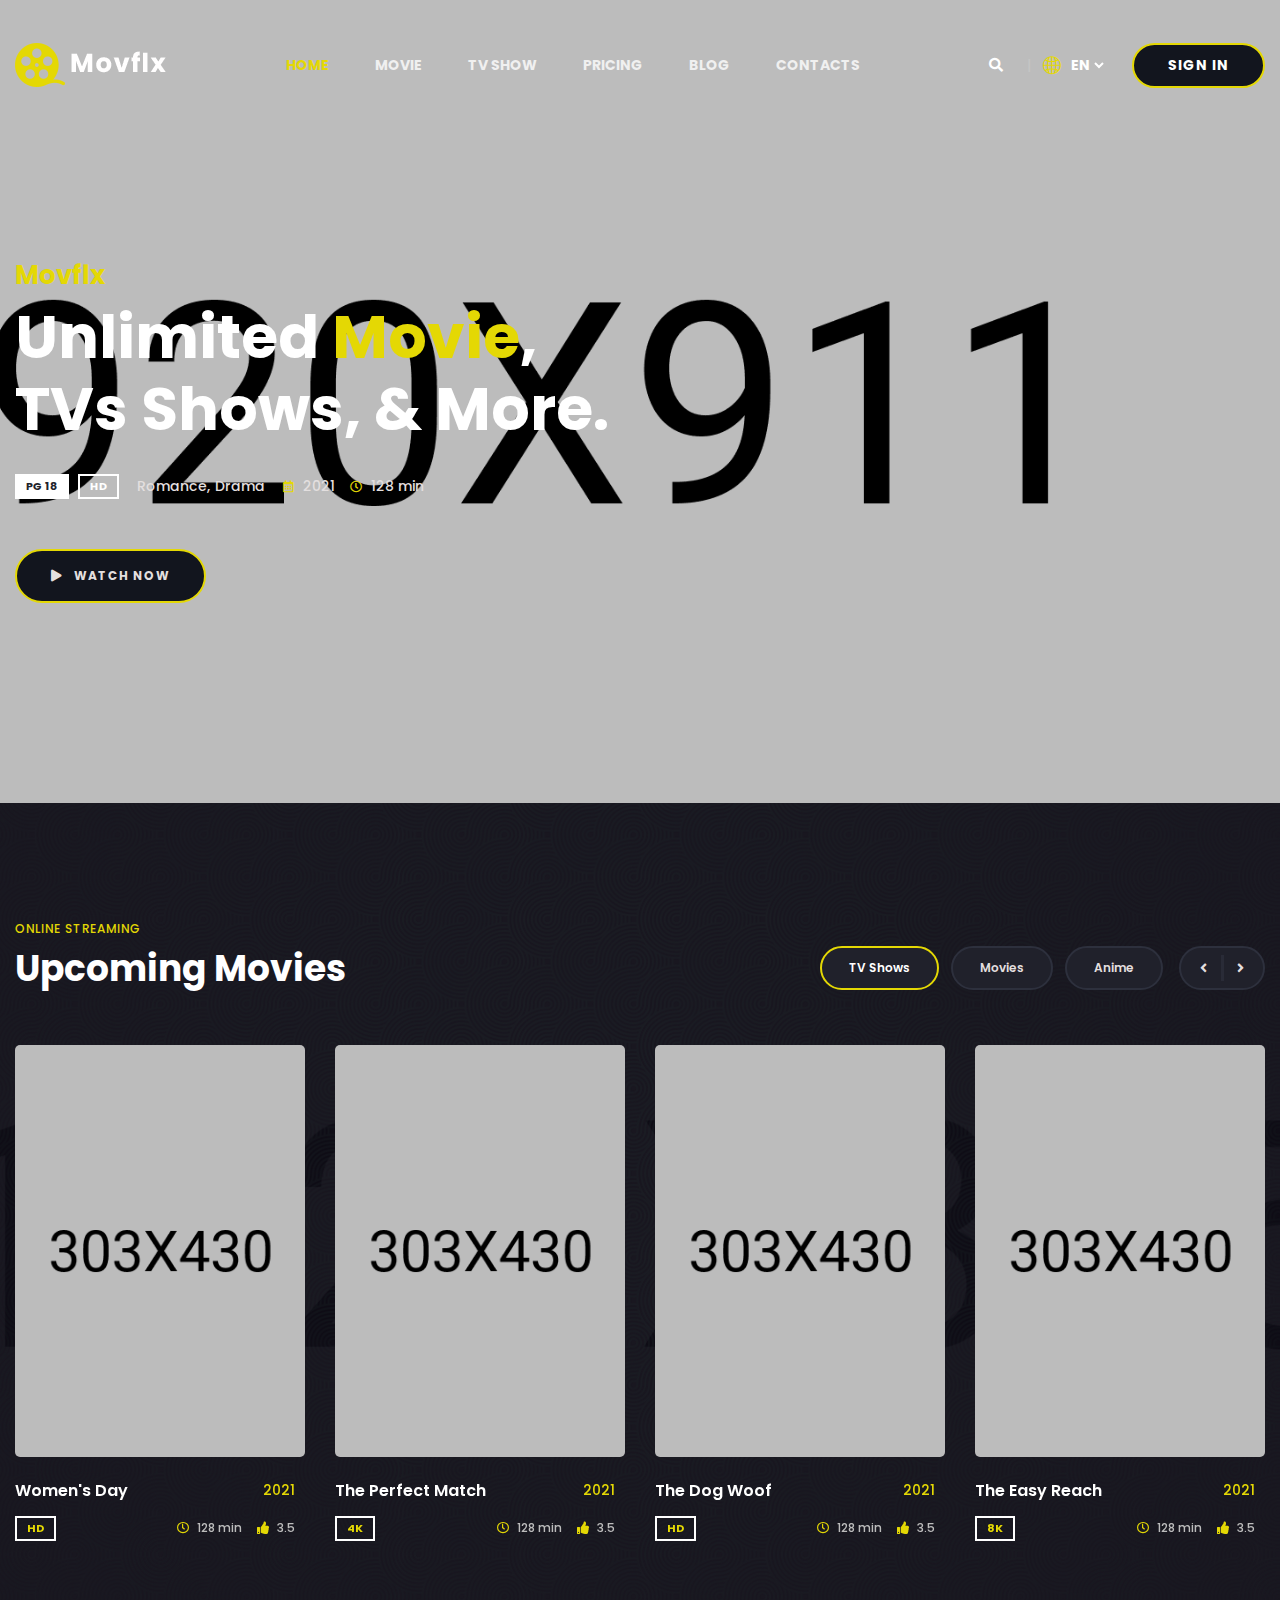
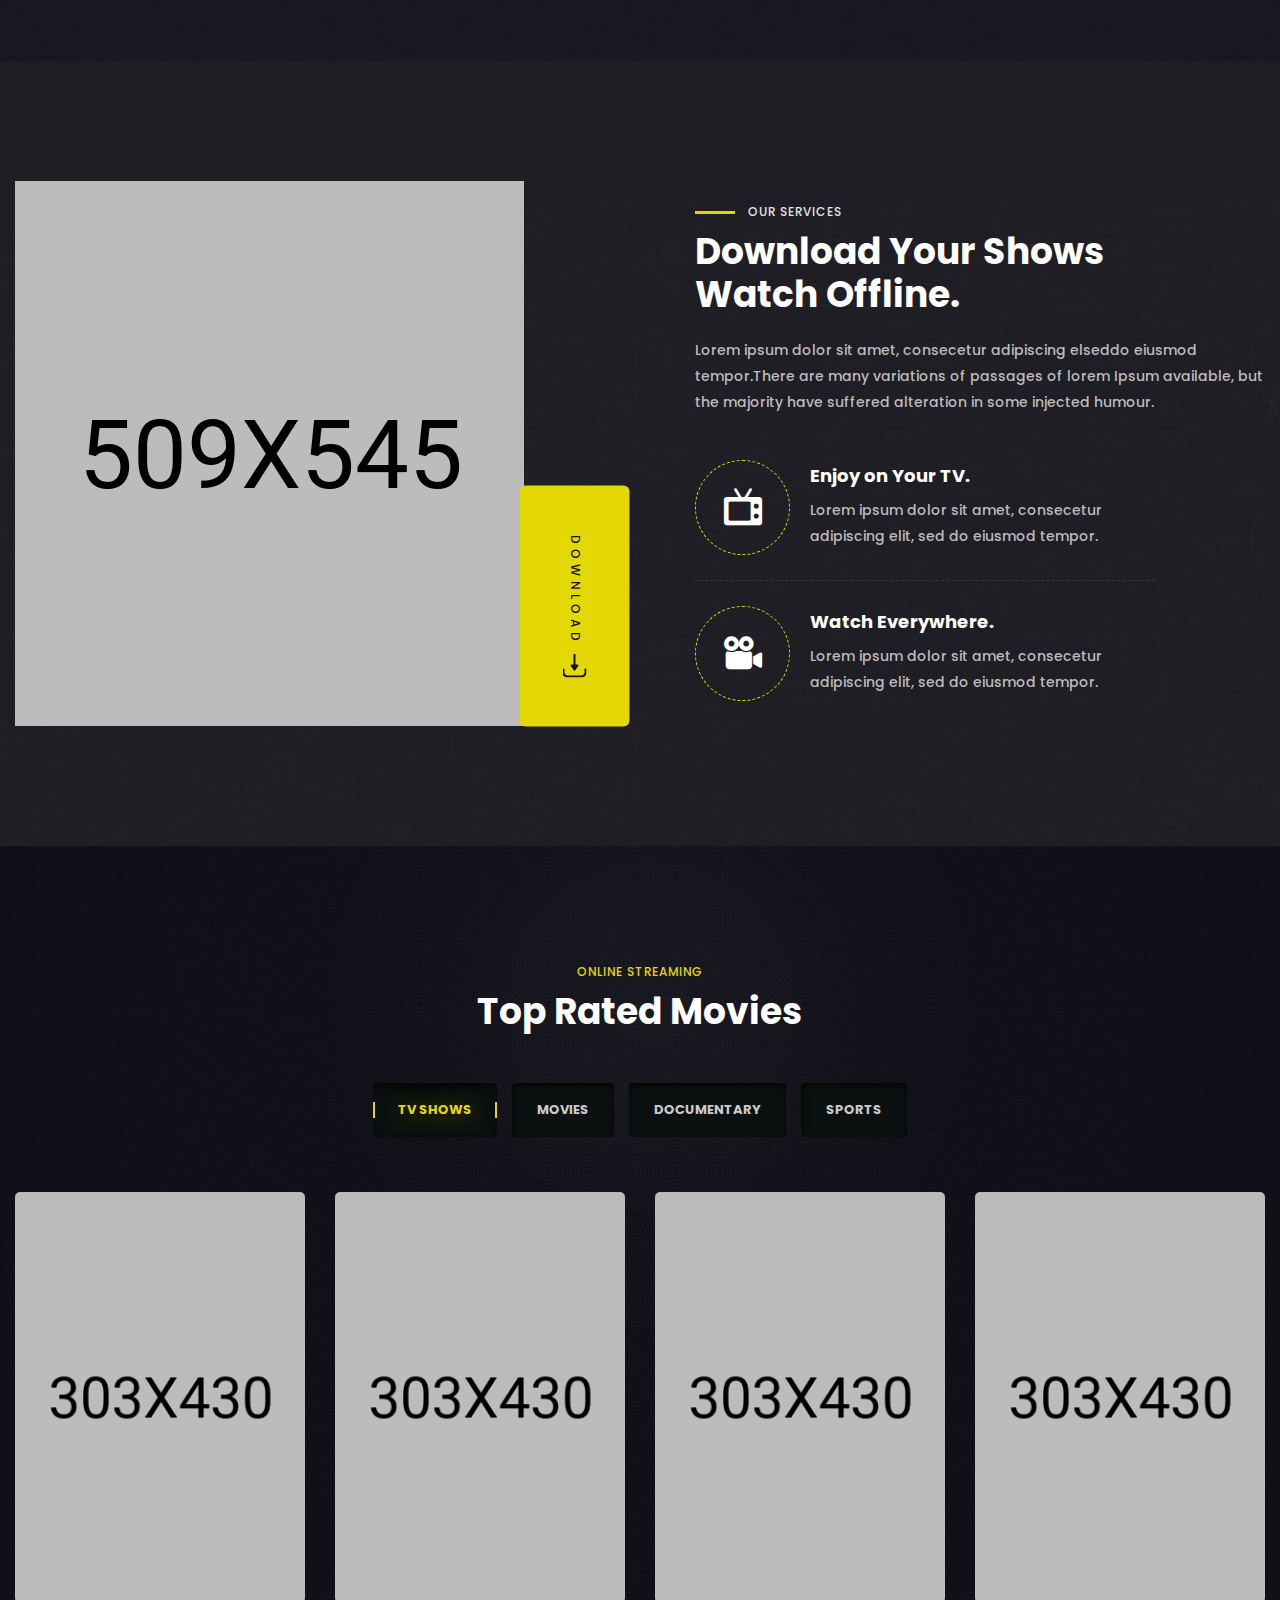
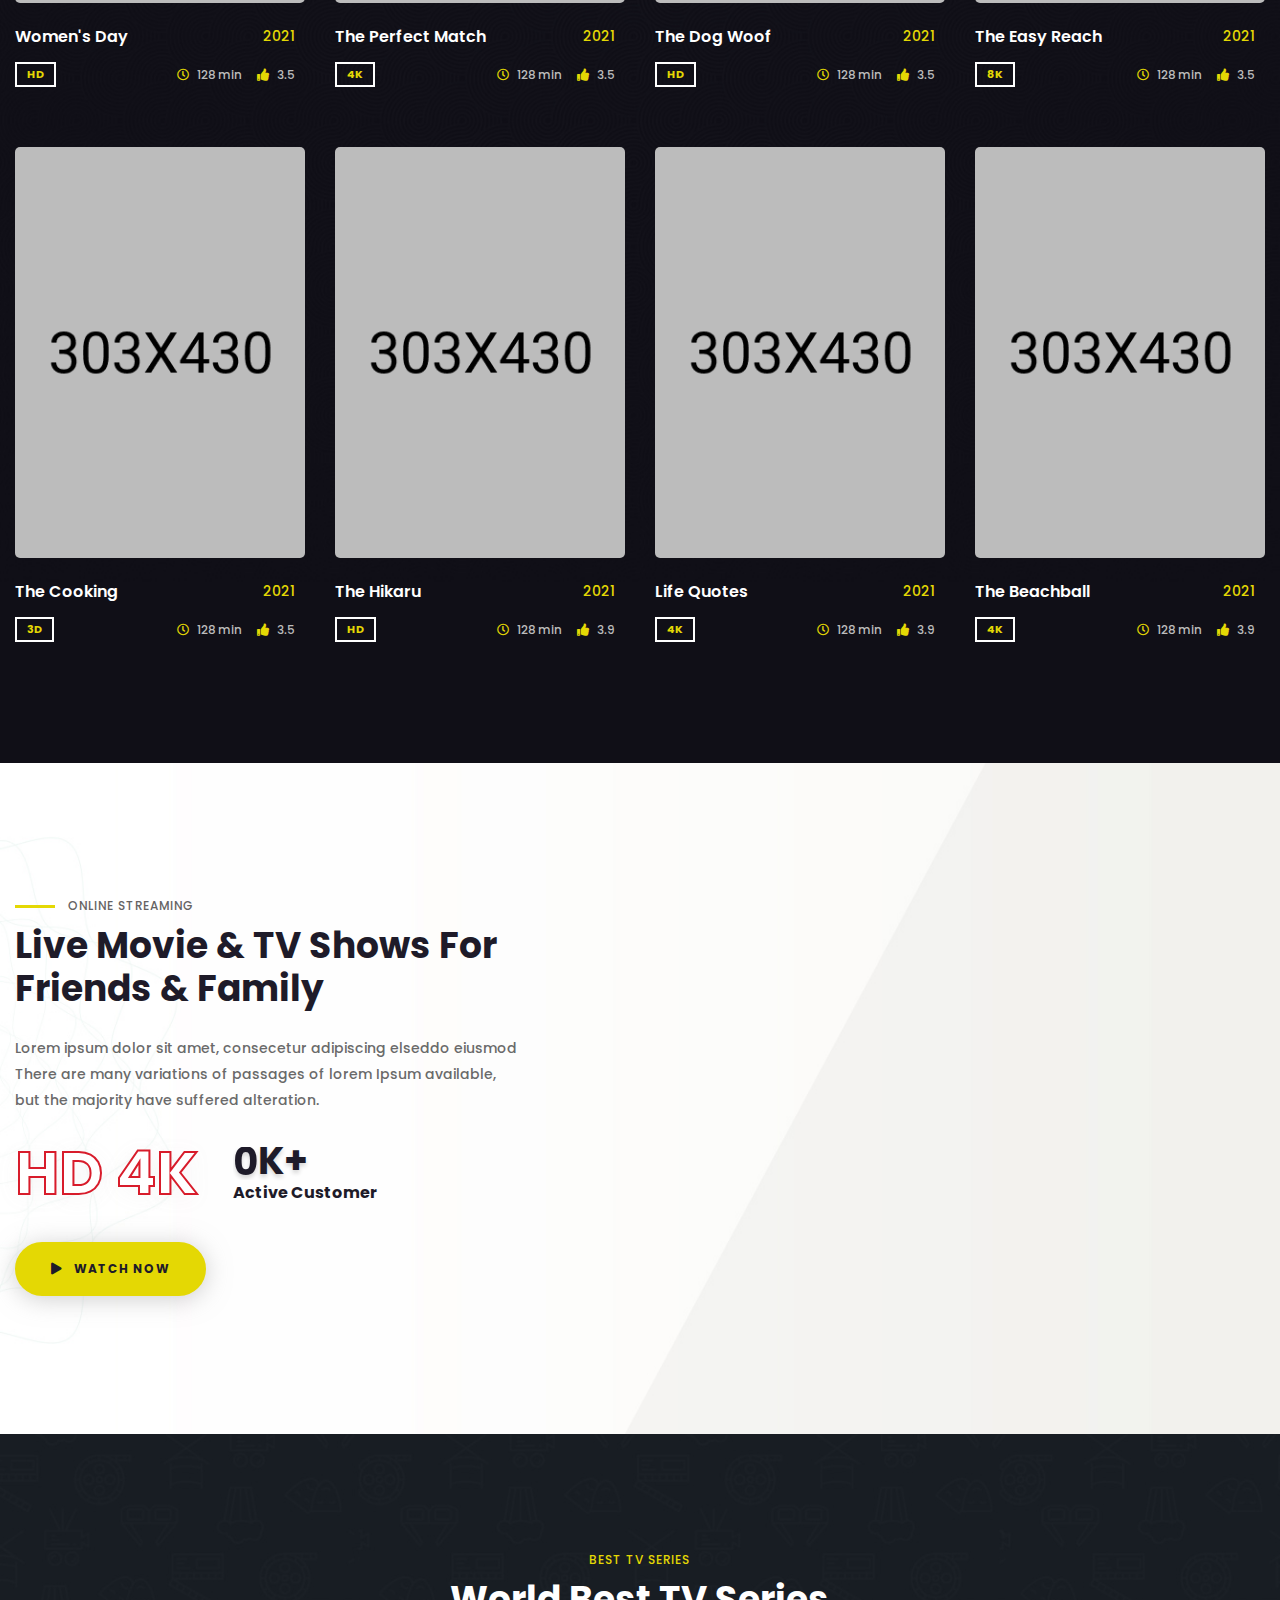
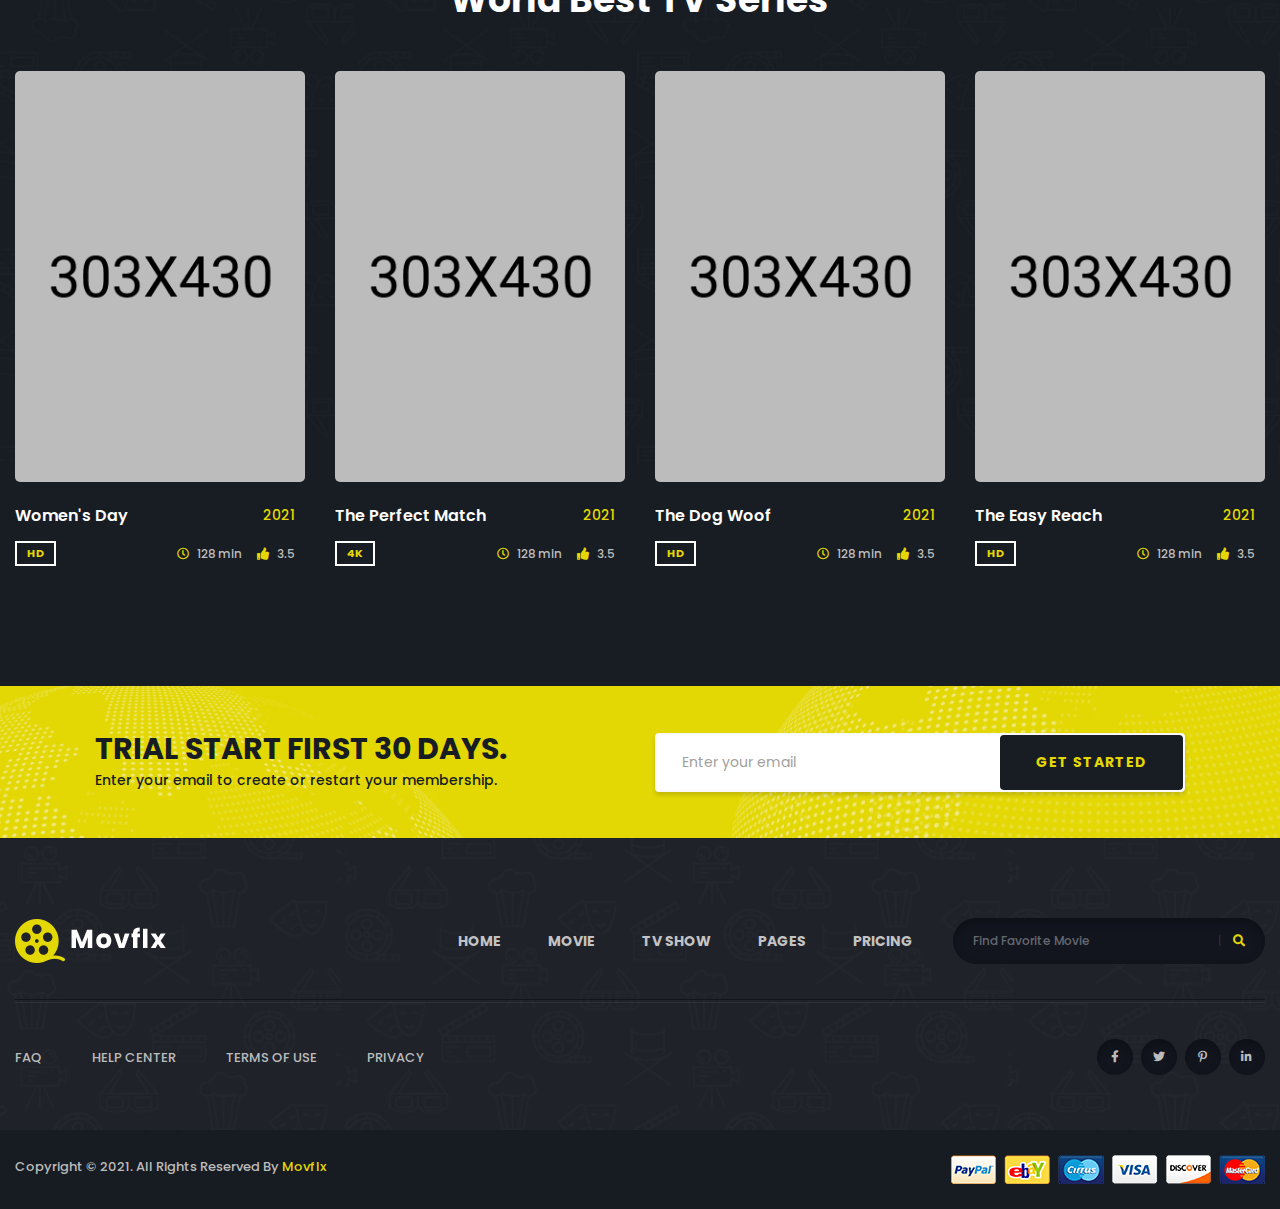
==== index.html @ c2e5f26b "init" ====
<!doctype html>
<html class="no-js" lang="">
    <head>
        <meta charset="utf-8">
        <meta http-equiv="x-ua-compatible" content="ie=edge">
        <title>Movfix - Online Movies & TV Shows Template</title>
        <meta name="description" content="">
        <meta name="viewport" content="width=device-width, initial-scale=1">

		<link rel="shortcut icon" type="image/x-icon" href="img/favicon.png">
        <!-- Place favicon.ico in the root directory -->

		<!-- CSS here -->
        <link rel="stylesheet" href="css/bootstrap.min.css">
        <link rel="stylesheet" href="css/animate.min.css">
        <link rel="stylesheet" href="css/magnific-popup.css">
        <link rel="stylesheet" href="css/fontawesome-all.min.css">
        <link rel="stylesheet" href="css/owl.carousel.min.css">
        <link rel="stylesheet" href="css/flaticon.css">
        <link rel="stylesheet" href="css/odometer.css">
        <link rel="stylesheet" href="css/aos.css">
        <link rel="stylesheet" href="css/slick.css">
        <link rel="stylesheet" href="css/default.css">
        <link rel="stylesheet" href="css/style.css">
        <link rel="stylesheet" href="css/responsive.css">
    </head>
    <body>

        <!-- preloader -->
        <div id="preloader">
            <div id="loading-center">
                <div id="loading-center-absolute">
                    <img src="img/preloader.svg" alt="">
                </div>
            </div>
        </div>
        <!-- preloader-end -->

		<!-- Scroll-top -->
        <button class="scroll-top scroll-to-target" data-target="html">
            <i class="fas fa-angle-up"></i>
        </button>
        <!-- Scroll-top-end-->

        <!-- header-area -->
        <header>
            <div id="sticky-header" class="menu-area transparent-header">
                <div class="container custom-container">
                    <div class="row">
                        <div class="col-12">
                            <div class="mobile-nav-toggler"><i class="fas fa-bars"></i></div>
                            <div class="menu-wrap">
                                <nav class="menu-nav show">
                                    <div class="logo">
                                        <a href="index.html">
                                            <img src="img/logo/logo.png" alt="Logo">
                                        </a>
                                    </div>
                                    <div class="navbar-wrap main-menu d-none d-lg-flex">
                                        <ul class="navigation">
                                            <li class="active menu-item-has-children"><a href="#">Home</a>
                                                <ul class="submenu">
                                                    <li class="active"><a href="index.html">Home One</a></li>
                                                    <li><a href="index-2.html">Home Two</a></li>
                                                </ul>
                                            </li>
                                            <li class="menu-item-has-children"><a href="#">Movie</a>
                                                <ul class="submenu">
                                                    <li><a href="movie.html">Movie</a></li>
                                                    <li><a href="movie-details.html">Movie Details</a></li>
                                                </ul>
                                            </li>
                                            <li><a href="tv-show.html">tv show</a></li>
                                            <li><a href="pricing.html">Pricing</a></li>
                                            <li class="menu-item-has-children"><a href="#">blog</a>
                                                <ul class="submenu">
                                                    <li><a href="blog.html">Our Blog</a></li>
                                                    <li><a href="blog-details.html">Blog Details</a></li>
                                                </ul>
                                            </li>
                                            <li><a href="contact.html">contacts</a></li>
                                        </ul>
                                    </div>
                                    <div class="header-action d-none d-md-block">
                                        <ul>
                                            <li class="header-search"><a href="#" data-toggle="modal" data-target="#search-modal"><i class="fas fa-search"></i></a></li>
                                            <li class="header-lang">
                                                <form action="#">
                                                    <div class="icon"><i class="flaticon-globe"></i></div>
                                                    <select id="lang-dropdown">
                                                        <option value="">En</option>
                                                        <option value="">Au</option>
                                                        <option value="">AR</option>
                                                        <option value="">TU</option>
                                                    </select>
                                                </form>
                                            </li>
                                            <li class="header-btn"><a href="#" class="btn">Sign In</a></li>
                                        </ul>
                                    </div>
                                </nav>
                            </div>

                            <!-- Mobile Menu  -->
                            <div class="mobile-menu">
                                <div class="close-btn"><i class="fas fa-times"></i></div>

                                <nav class="menu-box">
                                    <div class="nav-logo"><a href="index.html"><img src="img/logo/logo.png" alt="" title=""></a>
                                    </div>
                                    <div class="menu-outer">
                                        <!--Here Menu Will Come Automatically Via Javascript / Same Menu as in Header-->
                                    </div>
                                    <div class="social-links">
                                        <ul class="clearfix">
                                            <li><a href="#"><span class="fab fa-twitter"></span></a></li>
                                            <li><a href="#"><span class="fab fa-facebook-square"></span></a></li>
                                            <li><a href="#"><span class="fab fa-pinterest-p"></span></a></li>
                                            <li><a href="#"><span class="fab fa-instagram"></span></a></li>
                                            <li><a href="#"><span class="fab fa-youtube"></span></a></li>
                                        </ul>
                                    </div>
                                </nav>
                            </div>
                            <div class="menu-backdrop"></div>
                            <!-- End Mobile Menu -->

                            <!-- Modal Search -->
                            <div class="modal fade" id="search-modal" tabindex="-1" role="dialog" aria-hidden="true">
                                <div class="modal-dialog" role="document">
                                    <div class="modal-content">
                                        <form>
                                            <input type="text" placeholder="Search here...">
                                            <button><i class="fas fa-search"></i></button>
                                        </form>
                                    </div>
                                </div>
                            </div>
                            <!-- Modal Search-end -->

                        </div>
                    </div>
                </div>
            </div>
        </header>
        <!-- header-area-end -->


        <!-- main-area -->
        <main>

            <!-- banner-area -->
            <section class="banner-area banner-bg" data-background="img/banner/banner_bg01.jpg">
                <div class="container custom-container">
                    <div class="row">
                        <div class="col-xl-6 col-lg-8">
                            <div class="banner-content">
                                <h6 class="sub-title wow fadeInUp" data-wow-delay=".2s" data-wow-duration="1.8s">Movflx</h6>
                                <h2 class="title wow fadeInUp" data-wow-delay=".4s" data-wow-duration="1.8s">Unlimited <span>Movie</span>, TVs Shows, & More.</h2>
                                <div class="banner-meta wow fadeInUp" data-wow-delay=".6s" data-wow-duration="1.8s">
                                    <ul>
                                        <li class="quality">
                                            <span>Pg 18</span>
                                            <span>hd</span>
                                        </li>
                                        <li class="category">
                                            <a href="#">Romance,</a>
                                            <a href="#">Drama</a>
                                        </li>
                                        <li class="release-time">
                                            <span><i class="far fa-calendar-alt"></i> 2021</span>
                                            <span><i class="far fa-clock"></i> 128 min</span>
                                        </li>
                                    </ul>
                                </div>
                                <a href="https://www.youtube.com/watch?v=R2gbPxeNk2E" class="banner-btn btn popup-video wow fadeInUp" data-wow-delay=".8s" data-wow-duration="1.8s"><i class="fas fa-play"></i> Watch Now</a>
                            </div>
                        </div>
                    </div>
                </div>
            </section>
            <!-- banner-area-end -->

            <!-- up-coming-movie-area -->
            <section class="ucm-area ucm-bg" data-background="img/bg/ucm_bg.jpg">
                <div class="ucm-bg-shape" data-background="img/bg/ucm_bg_shape.png"></div>
                <div class="container">
                    <div class="row align-items-end mb-55">
                        <div class="col-lg-6">
                            <div class="section-title text-center text-lg-left">
                                <span class="sub-title">ONLINE STREAMING</span>
                                <h2 class="title">Upcoming Movies</h2>
                            </div>
                        </div>
                        <div class="col-lg-6">
                            <div class="ucm-nav-wrap">
                                <ul class="nav nav-tabs" id="myTab" role="tablist">
                                    <li class="nav-item" role="presentation">
                                        <a class="nav-link active" id="tvShow-tab" data-toggle="tab" href="#tvShow" role="tab" aria-controls="tvShow" aria-selected="true">TV Shows</a>
                                    </li>
                                    <li class="nav-item" role="presentation">
                                        <a class="nav-link" id="movies-tab" data-toggle="tab" href="#movies" role="tab" aria-controls="movies" aria-selected="false">Movies</a>
                                    </li>
                                    <li class="nav-item" role="presentation">
                                        <a class="nav-link" id="anime-tab" data-toggle="tab" href="#anime" role="tab" aria-controls="anime" aria-selected="false">Anime</a>
                                    </li>
                                </ul>
                            </div>
                        </div>
                    </div>
                    <div class="tab-content" id="myTabContent">
                        <div class="tab-pane fade show active" id="tvShow" role="tabpanel" aria-labelledby="tvShow-tab">
                            <div class="ucm-active owl-carousel">
                                <div class="movie-item mb-50">
                                    <div class="movie-poster">
                                        <a href="movie-details.html"><img src="img/poster/ucm_poster01.jpg" alt=""></a>
                                    </div>
                                    <div class="movie-content">
                                        <div class="top">
                                            <h5 class="title"><a href="movie-details.html">Women's Day</a></h5>
                                            <span class="date">2021</span>
                                        </div>
                                        <div class="bottom">
                                            <ul>
                                                <li><span class="quality">hd</span></li>
                                                <li>
                                                    <span class="duration"><i class="far fa-clock"></i> 128 min</span>
                                                    <span class="rating"><i class="fas fa-thumbs-up"></i> 3.5</span>
                                                </li>
                                            </ul>
                                        </div>
                                    </div>
                                </div>
                                <div class="movie-item mb-50">
                                    <div class="movie-poster">
                                        <a href="movie-details.html"><img src="img/poster/ucm_poster02.jpg" alt=""></a>
                                    </div>
                                    <div class="movie-content">
                                        <div class="top">
                                            <h5 class="title"><a href="movie-details.html">The Perfect Match</a></h5>
                                            <span class="date">2021</span>
                                        </div>
                                        <div class="bottom">
                                            <ul>
                                                <li><span class="quality">4k</span></li>
                                                <li>
                                                    <span class="duration"><i class="far fa-clock"></i> 128 min</span>
                                                    <span class="rating"><i class="fas fa-thumbs-up"></i> 3.5</span>
                                                </li>
                                            </ul>
                                        </div>
                                    </div>
                                </div>
                                <div class="movie-item mb-50">
                                    <div class="movie-poster">
                                        <a href="movie-details.html"><img src="img/poster/ucm_poster03.jpg" alt=""></a>
                                    </div>
                                    <div class="movie-content">
                                        <div class="top">
                                            <h5 class="title"><a href="movie-details.html">The Dog Woof</a></h5>
                                            <span class="date">2021</span>
                                        </div>
                                        <div class="bottom">
                                            <ul>
                                                <li><span class="quality">hd</span></li>
                                                <li>
                                                    <span class="duration"><i class="far fa-clock"></i> 128 min</span>
                                                    <span class="rating"><i class="fas fa-thumbs-up"></i> 3.5</span>
                                                </li>
                                            </ul>
                                        </div>
                                    </div>
                                </div>
                                <div class="movie-item mb-50">
                                    <div class="movie-poster">
                                        <a href="movie-details.html"><img src="img/poster/ucm_poster04.jpg" alt=""></a>
                                    </div>
                                    <div class="movie-content">
                                        <div class="top">
                                            <h5 class="title"><a href="movie-details.html">The Easy Reach</a></h5>
                                            <span class="date">2021</span>
                                        </div>
                                        <div class="bottom">
                                            <ul>
                                                <li><span class="quality">8k</span></li>
                                                <li>
                                                    <span class="duration"><i class="far fa-clock"></i> 128 min</span>
                                                    <span class="rating"><i class="fas fa-thumbs-up"></i> 3.5</span>
                                                </li>
                                            </ul>
                                        </div>
                                    </div>
                                </div>
                                <div class="movie-item mb-50">
                                    <div class="movie-poster">
                                        <a href="movie-details.html"><img src="img/poster/ucm_poster05.jpg" alt=""></a>
                                    </div>
                                    <div class="movie-content">
                                        <div class="top">
                                            <h5 class="title"><a href="movie-details.html">The Cooking</a></h5>
                                            <span class="date">2021</span>
                                        </div>
                                        <div class="bottom">
                                            <ul>
                                                <li><span class="quality">hd</span></li>
                                                <li>
                                                    <span class="duration"><i class="far fa-clock"></i> 128 min</span>
                                                    <span class="rating"><i class="fas fa-thumbs-up"></i> 3.5</span>
                                                </li>
                                            </ul>
                                        </div>
                                    </div>
                                </div>
                            </div>
                        </div>
                        <div class="tab-pane fade" id="movies" role="tabpanel" aria-labelledby="movies-tab">
                            <div class="ucm-active owl-carousel">
                                <div class="movie-item mb-50">
                                    <div class="movie-poster">
                                        <a href="movie-details.html"><img src="img/poster/ucm_poster05.jpg" alt=""></a>
                                    </div>
                                    <div class="movie-content">
                                        <div class="top">
                                            <h5 class="title"><a href="movie-details.html">The Cooking</a></h5>
                                            <span class="date">2021</span>
                                        </div>
                                        <div class="bottom">
                                            <ul>
                                                <li><span class="quality">hd</span></li>
                                                <li>
                                                    <span class="duration"><i class="far fa-clock"></i> 128 min</span>
                                                    <span class="rating"><i class="fas fa-thumbs-up"></i> 3.5</span>
                                                </li>
                                            </ul>
                                        </div>
                                    </div>
                                </div>
                                <div class="movie-item mb-50">
                                    <div class="movie-poster">
                                        <a href="movie-details.html"><img src="img/poster/ucm_poster06.jpg" alt=""></a>
                                    </div>
                                    <div class="movie-content">
                                        <div class="top">
                                            <h5 class="title"><a href="movie-details.html">The Hikers</a></h5>
                                            <span class="date">2021</span>
                                        </div>
                                        <div class="bottom">
                                            <ul>
                                                <li><span class="quality">4k</span></li>
                                                <li>
                                                    <span class="duration"><i class="far fa-clock"></i> 128 min</span>
                                                    <span class="rating"><i class="fas fa-thumbs-up"></i> 3.5</span>
                                                </li>
                                            </ul>
                                        </div>
                                    </div>
                                </div>
                                <div class="movie-item mb-50">
                                    <div class="movie-poster">
                                        <a href="movie-details.html"><img src="img/poster/ucm_poster07.jpg" alt=""></a>
                                    </div>
                                    <div class="movie-content">
                                        <div class="top">
                                            <h5 class="title"><a href="movie-details.html">Life Quotes</a></h5>
                                            <span class="date">2021</span>
                                        </div>
                                        <div class="bottom">
                                            <ul>
                                                <li><span class="quality">hd</span></li>
                                                <li>
                                                    <span class="duration"><i class="far fa-clock"></i> 128 min</span>
                                                    <span class="rating"><i class="fas fa-thumbs-up"></i> 3.5</span>
                                                </li>
                                            </ul>
                                        </div>
                                    </div>
                                </div>
                                <div class="movie-item mb-50">
                                    <div class="movie-poster">
                                        <a href="movie-details.html"><img src="img/poster/ucm_poster08.jpg" alt=""></a>
                                    </div>
                                    <div class="movie-content">
                                        <div class="top">
                                            <h5 class="title"><a href="movie-details.html">The Beachball</a></h5>
                                            <span class="date">2021</span>
                                        </div>
                                        <div class="bottom">
                                            <ul>
                                                <li><span class="quality">4k</span></li>
                                                <li>
                                                    <span class="duration"><i class="far fa-clock"></i> 128 min</span>
                                                    <span class="rating"><i class="fas fa-thumbs-up"></i> 3.5</span>
                                                </li>
                                            </ul>
                                        </div>
                                    </div>
                                </div>
                                <div class="movie-item mb-50">
                                    <div class="movie-poster">
                                        <a href="movie-details.html"><img src="img/poster/ucm_poster03.jpg" alt=""></a>
                                    </div>
                                    <div class="movie-content">
                                        <div class="top">
                                            <h5 class="title"><a href="movie-details.html">The Dog Woof</a></h5>
                                            <span class="date">2021</span>
                                        </div>
                                        <div class="bottom">
                                            <ul>
                                                <li><span class="quality">hd</span></li>
                                                <li>
                                                    <span class="duration"><i class="far fa-clock"></i> 128 min</span>
                                                    <span class="rating"><i class="fas fa-thumbs-up"></i> 3.5</span>
                                                </li>
                                            </ul>
                                        </div>
                                    </div>
                                </div>
                            </div>
                        </div>
                        <div class="tab-pane fade" id="anime" role="tabpanel" aria-labelledby="anime-tab">
                            <div class="ucm-active owl-carousel">
                                <div class="movie-item mb-50">
                                    <div class="movie-poster">
                                        <a href="movie-details.html"><img src="img/poster/ucm_poster01.jpg" alt=""></a>
                                    </div>
                                    <div class="movie-content">
                                        <div class="top">
                                            <h5 class="title"><a href="movie-details.html">Women's Day</a></h5>
                                            <span class="date">2021</span>
                                        </div>
                                        <div class="bottom">
                                            <ul>
                                                <li><span class="quality">hd</span></li>
                                                <li>
                                                    <span class="duration"><i class="far fa-clock"></i> 128 min</span>
                                                    <span class="rating"><i class="fas fa-thumbs-up"></i> 3.5</span>
                                                </li>
                                            </ul>
                                        </div>
                                    </div>
                                </div>
                                <div class="movie-item mb-50">
                                    <div class="movie-poster">
                                        <a href="movie-details.html"><img src="img/poster/ucm_poster02.jpg" alt=""></a>
                                    </div>
                                    <div class="movie-content">
                                        <div class="top">
                                            <h5 class="title"><a href="movie-details.html">The Perfect Match</a></h5>
                                            <span class="date">2021</span>
                                        </div>
                                        <div class="bottom">
                                            <ul>
                                                <li><span class="quality">4k</span></li>
                                                <li>
                                                    <span class="duration"><i class="far fa-clock"></i> 128 min</span>
                                                    <span class="rating"><i class="fas fa-thumbs-up"></i> 3.5</span>
                                                </li>
                                            </ul>
                                        </div>
                                    </div>
                                </div>
                                <div class="movie-item mb-50">
                                    <div class="movie-poster">
                                        <a href="movie-details.html"><img src="img/poster/ucm_poster03.jpg" alt=""></a>
                                    </div>
                                    <div class="movie-content">
                                        <div class="top">
                                            <h5 class="title"><a href="movie-details.html">The Dog Woof</a></h5>
                                            <span class="date">2021</span>
                                        </div>
                                        <div class="bottom">
                                            <ul>
                                                <li><span class="quality">hd</span></li>
                                                <li>
                                                    <span class="duration"><i class="far fa-clock"></i> 128 min</span>
                                                    <span class="rating"><i class="fas fa-thumbs-up"></i> 3.5</span>
                                                </li>
                                            </ul>
                                        </div>
                                    </div>
                                </div>
                                <div class="movie-item mb-50">
                                    <div class="movie-poster">
                                        <a href="movie-details.html"><img src="img/poster/ucm_poster04.jpg" alt=""></a>
                                    </div>
                                    <div class="movie-content">
                                        <div class="top">
                                            <h5 class="title"><a href="movie-details.html">The Easy Reach</a></h5>
                                            <span class="date">2021</span>
                                        </div>
                                        <div class="bottom">
                                            <ul>
                                                <li><span class="quality">8k</span></li>
                                                <li>
                                                    <span class="duration"><i class="far fa-clock"></i> 128 min</span>
                                                    <span class="rating"><i class="fas fa-thumbs-up"></i> 3.5</span>
                                                </li>
                                            </ul>
                                        </div>
                                    </div>
                                </div>
                                <div class="movie-item mb-50">
                                    <div class="movie-poster">
                                        <a href="movie-details.html"><img src="img/poster/ucm_poster05.jpg" alt=""></a>
                                    </div>
                                    <div class="movie-content">
                                        <div class="top">
                                            <h5 class="title"><a href="movie-details.html">The Cooking</a></h5>
                                            <span class="date">2021</span>
                                        </div>
                                        <div class="bottom">
                                            <ul>
                                                <li><span class="quality">hd</span></li>
                                                <li>
                                                    <span class="duration"><i class="far fa-clock"></i> 128 min</span>
                                                    <span class="rating"><i class="fas fa-thumbs-up"></i> 3.5</span>
                                                </li>
                                            </ul>
                                        </div>
                                    </div>
                                </div>
                            </div>
                        </div>
                    </div>
                </div>
            </section>
            <!-- up-coming-movie-area-end -->

            <!-- services-area -->
            <section class="services-area services-bg" data-background="img/bg/services_bg.jpg">
                <div class="container">
                    <div class="row align-items-center">
                        <div class="col-lg-6">
                            <div class="services-img-wrap">
                                <img src="img/images/services_img.jpg" alt="">
                                <a href="img/images/services_img.jpg" class="download-btn" download>Download <img src="fonts/download.svg" alt=""></a>
                            </div>
                        </div>
                        <div class="col-lg-6">
                            <div class="services-content-wrap">
                                <div class="section-title title-style-two mb-20">
                                    <span class="sub-title">Our Services</span>
                                    <h2 class="title">Download Your Shows Watch Offline.</h2>
                                </div>
                                <p>Lorem ipsum dolor sit amet, consecetur adipiscing elseddo eiusmod tempor.There are many variations of passages of lorem
                                Ipsum available, but the majority have suffered alteration in some injected humour.</p>
                                <div class="services-list">
                                    <ul>
                                        <li>
                                            <div class="icon">
                                                <i class="flaticon-television"></i>
                                            </div>
                                            <div class="content">
                                                <h5>Enjoy on Your TV.</h5>
                                                <p>Lorem ipsum dolor sit amet, consecetur adipiscing elit, sed do eiusmod tempor.</p>
                                            </div>
                                        </li>
                                        <li>
                                            <div class="icon">
                                                <i class="flaticon-video-camera"></i>
                                            </div>
                                            <div class="content">
                                                <h5>Watch Everywhere.</h5>
                                                <p>Lorem ipsum dolor sit amet, consecetur adipiscing elit, sed do eiusmod tempor.</p>
                                            </div>
                                        </li>
                                    </ul>
                                </div>
                            </div>
                        </div>
                    </div>
                </div>
            </section>
            <!-- services-area-end -->

            <!-- top-rated-movie -->
            <section class="top-rated-movie tr-movie-bg" data-background="img/bg/tr_movies_bg.jpg">
                <div class="container">
                    <div class="row justify-content-center">
                        <div class="col-lg-8">
                            <div class="section-title text-center mb-50">
                                <span class="sub-title">ONLINE STREAMING</span>
                                <h2 class="title">Top Rated Movies</h2>
                            </div>
                        </div>
                    </div>
                    <div class="row justify-content-center">
                        <div class="col-lg-8">
                            <div class="tr-movie-menu-active text-center">
                                <button class="active" data-filter="*">TV Shows</button>
                                <button class="" data-filter=".cat-one">Movies</button>
                                <button class="" data-filter=".cat-two">documentary</button>
                                <button class="" data-filter=".cat-three">sports</button>
                            </div>
                        </div>
                    </div>
                    <div class="row tr-movie-active">
                        <div class="col-xl-3 col-lg-4 col-sm-6 grid-item grid-sizer cat-two">
                            <div class="movie-item mb-60">
                                <div class="movie-poster">
                                    <a href="movie-details.html"><img src="img/poster/ucm_poster01.jpg" alt=""></a>
                                </div>
                                <div class="movie-content">
                                    <div class="top">
                                        <h5 class="title"><a href="movie-details.html">Women's Day</a></h5>
                                        <span class="date">2021</span>
                                    </div>
                                    <div class="bottom">
                                        <ul>
                                            <li><span class="quality">hd</span></li>
                                            <li>
                                                <span class="duration"><i class="far fa-clock"></i> 128 min</span>
                                                <span class="rating"><i class="fas fa-thumbs-up"></i> 3.5</span>
                                            </li>
                                        </ul>
                                    </div>
                                </div>
                            </div>
                        </div>
                        <div class="col-xl-3 col-lg-4 col-sm-6 grid-item grid-sizer cat-one cat-three">
                            <div class="movie-item mb-60">
                                <div class="movie-poster">
                                    <a href="movie-details.html"><img src="img/poster/ucm_poster02.jpg" alt=""></a>
                                </div>
                                <div class="movie-content">
                                    <div class="top">
                                        <h5 class="title"><a href="movie-details.html">The Perfect Match</a></h5>
                                        <span class="date">2021</span>
                                    </div>
                                    <div class="bottom">
                                        <ul>
                                            <li><span class="quality">4k</span></li>
                                            <li>
                                                <span class="duration"><i class="far fa-clock"></i> 128 min</span>
                                                <span class="rating"><i class="fas fa-thumbs-up"></i> 3.5</span>
                                            </li>
                                        </ul>
                                    </div>
                                </div>
                            </div>
                        </div>
                        <div class="col-xl-3 col-lg-4 col-sm-6 grid-item grid-sizer cat-two">
                            <div class="movie-item mb-60">
                                <div class="movie-poster">
                                    <a href="movie-details.html"><img src="img/poster/ucm_poster03.jpg" alt=""></a>
                                </div>
                                <div class="movie-content">
                                    <div class="top">
                                        <h5 class="title"><a href="movie-details.html">The Dog Woof</a></h5>
                                        <span class="date">2021</span>
                                    </div>
                                    <div class="bottom">
                                        <ul>
                                            <li><span class="quality">hd</span></li>
                                            <li>
                                                <span class="duration"><i class="far fa-clock"></i> 128 min</span>
                                                <span class="rating"><i class="fas fa-thumbs-up"></i> 3.5</span>
                                            </li>
                                        </ul>
                                    </div>
                                </div>
                            </div>
                        </div>
                        <div class="col-xl-3 col-lg-4 col-sm-6 grid-item grid-sizer cat-one cat-three">
                            <div class="movie-item mb-60">
                                <div class="movie-poster">
                                    <a href="movie-details.html"><img src="img/poster/ucm_poster04.jpg" alt=""></a>
                                </div>
                                <div class="movie-content">
                                    <div class="top">
                                        <h5 class="title"><a href="movie-details.html">The Easy Reach</a></h5>
                                        <span class="date">2021</span>
                                    </div>
                                    <div class="bottom">
                                        <ul>
                                            <li><span class="quality">8K</span></li>
                                            <li>
                                                <span class="duration"><i class="far fa-clock"></i> 128 min</span>
                                                <span class="rating"><i class="fas fa-thumbs-up"></i> 3.5</span>
                                            </li>
                                        </ul>
                                    </div>
                                </div>
                            </div>
                        </div>
                        <div class="col-xl-3 col-lg-4 col-sm-6 grid-item grid-sizer cat-two">
                            <div class="movie-item mb-60">
                                <div class="movie-poster">
                                    <a href="movie-details.html"><img src="img/poster/ucm_poster05.jpg" alt=""></a>
                                </div>
                                <div class="movie-content">
                                    <div class="top">
                                        <h5 class="title"><a href="movie-details.html">The Cooking</a></h5>
                                        <span class="date">2021</span>
                                    </div>
                                    <div class="bottom">
                                        <ul>
                                            <li><span class="quality">3D</span></li>
                                            <li>
                                                <span class="duration"><i class="far fa-clock"></i> 128 min</span>
                                                <span class="rating"><i class="fas fa-thumbs-up"></i> 3.5</span>
                                            </li>
                                        </ul>
                                    </div>
                                </div>
                            </div>
                        </div>
                        <div class="col-xl-3 col-lg-4 col-sm-6 grid-item grid-sizer cat-one cat-three">
                            <div class="movie-item mb-60">
                                <div class="movie-poster">
                                    <a href="movie-details.html"><img src="img/poster/ucm_poster06.jpg" alt=""></a>
                                </div>
                                <div class="movie-content">
                                    <div class="top">
                                        <h5 class="title"><a href="movie-details.html">The Hikaru</a></h5>
                                        <span class="date">2021</span>
                                    </div>
                                    <div class="bottom">
                                        <ul>
                                            <li><span class="quality">hd</span></li>
                                            <li>
                                                <span class="duration"><i class="far fa-clock"></i> 128 min</span>
                                                <span class="rating"><i class="fas fa-thumbs-up"></i> 3.9</span>
                                            </li>
                                        </ul>
                                    </div>
                                </div>
                            </div>
                        </div>
                        <div class="col-xl-3 col-lg-4 col-sm-6 grid-item grid-sizer cat-two">
                            <div class="movie-item mb-60">
                                <div class="movie-poster">
                                    <a href="movie-details.html"><img src="img/poster/ucm_poster07.jpg" alt=""></a>
                                </div>
                                <div class="movie-content">
                                    <div class="top">
                                        <h5 class="title"><a href="movie-details.html">Life Quotes</a></h5>
                                        <span class="date">2021</span>
                                    </div>
                                    <div class="bottom">
                                        <ul>
                                            <li><span class="quality">4K</span></li>
                                            <li>
                                                <span class="duration"><i class="far fa-clock"></i> 128 min</span>
                                                <span class="rating"><i class="fas fa-thumbs-up"></i> 3.9</span>
                                            </li>
                                        </ul>
                                    </div>
                                </div>
                            </div>
                        </div>
                        <div class="col-xl-3 col-lg-4 col-sm-6 grid-item grid-sizer cat-one cat-three">
                            <div class="movie-item mb-60">
                                <div class="movie-poster">
                                    <a href="movie-details.html"><img src="img/poster/ucm_poster08.jpg" alt=""></a>
                                </div>
                                <div class="movie-content">
                                    <div class="top">
                                        <h5 class="title"><a href="movie-details.html">The Beachball</a></h5>
                                        <span class="date">2021</span>
                                    </div>
                                    <div class="bottom">
                                        <ul>
                                            <li><span class="quality">4K</span></li>
                                            <li>
                                                <span class="duration"><i class="far fa-clock"></i> 128 min</span>
                                                <span class="rating"><i class="fas fa-thumbs-up"></i> 3.9</span>
                                            </li>
                                        </ul>
                                    </div>
                                </div>
                            </div>
                        </div>
                    </div>
                </div>
            </section>
            <!-- top-rated-movie-end -->

            <!-- live-area -->
            <section class="live-area live-bg fix" data-background="img/bg/live_bg.jpg">
                <div class="container">
                    <div class="row align-items-center">
                        <div class="col-xl-5 col-lg-6">
                            <div class="section-title title-style-two mb-25">
                                <span class="sub-title">ONLINE STREAMING</span>
                                <h2 class="title">Live Movie & TV Shows For Friends & Family</h2>
                            </div>
                            <div class="live-movie-content">
                                <p>Lorem ipsum dolor sit amet, consecetur adipiscing elseddo eiusmod There are many variations of passages of lorem Ipsum
                                available, but the majority have suffered alteration.</p>
                                <div class="live-fact-wrap">
                                    <div class="resolution">
                                        <h2>HD 4K</h2>
                                    </div>
                                    <div class="active-customer">
                                        <h4><span class="odometer" data-count="20"></span>K+</h4>
                                        <p>Active Customer</p>
                                    </div>
                                </div>
                                <a href="https://www.youtube.com/watch?v=R2gbPxeNk2E" class="btn popup-video"><i class="fas fa-play"></i> Watch Now</a>
                            </div>
                        </div>
                        <div class="col-xl-7 col-lg-6">
                            <div class="live-movie-img wow fadeInRight" data-wow-delay=".2s" data-wow-duration="1.8s">
                                <img src="img/images/live_img.png" alt="">
                            </div>
                        </div>
                    </div>
                </div>
            </section>
            <!-- live-area-end -->

            <!-- tv-series-area -->
            <section class="tv-series-area tv-series-bg" data-background="img/bg/tv_series_bg.jpg">
                <div class="container">
                    <div class="row justify-content-center">
                        <div class="col-lg-8">
                            <div class="section-title text-center mb-50">
                                <span class="sub-title">Best TV Series</span>
                                <h2 class="title">World Best TV Series</h2>
                            </div>
                        </div>
                    </div>
                    <div class="row justify-content-center">
                        <div class="col-xl-3 col-lg-4 col-sm-6">
                            <div class="movie-item mb-50">
                                <div class="movie-poster">
                                    <a href="movie-details.html"><img src="img/poster/ucm_poster09.jpg" alt=""></a>
                                </div>
                                <div class="movie-content">
                                    <div class="top">
                                        <h5 class="title"><a href="movie-details.html">Women's Day</a></h5>
                                        <span class="date">2021</span>
                                    </div>
                                    <div class="bottom">
                                        <ul>
                                            <li><span class="quality">hd</span></li>
                                            <li>
                                                <span class="duration"><i class="far fa-clock"></i> 128 min</span>
                                                <span class="rating"><i class="fas fa-thumbs-up"></i> 3.5</span>
                                            </li>
                                        </ul>
                                    </div>
                                </div>
                            </div>
                        </div>
                        <div class="col-xl-3 col-lg-4 col-sm-6">
                            <div class="movie-item mb-50">
                                <div class="movie-poster">
                                    <a href="movie-details.html"><img src="img/poster/ucm_poster10.jpg" alt=""></a>
                                </div>
                                <div class="movie-content">
                                    <div class="top">
                                        <h5 class="title"><a href="movie-details.html">The Perfect Match</a></h5>
                                        <span class="date">2021</span>
                                    </div>
                                    <div class="bottom">
                                        <ul>
                                            <li><span class="quality">4k</span></li>
                                            <li>
                                                <span class="duration"><i class="far fa-clock"></i> 128 min</span>
                                                <span class="rating"><i class="fas fa-thumbs-up"></i> 3.5</span>
                                            </li>
                                        </ul>
                                    </div>
                                </div>
                            </div>
                        </div>
                        <div class="col-xl-3 col-lg-4 col-sm-6">
                            <div class="movie-item mb-50">
                                <div class="movie-poster">
                                    <a href="movie-details.html"><img src="img/poster/ucm_poster03.jpg" alt=""></a>
                                </div>
                                <div class="movie-content">
                                    <div class="top">
                                        <h5 class="title"><a href="movie-details.html">The Dog Woof</a></h5>
                                        <span class="date">2021</span>
                                    </div>
                                    <div class="bottom">
                                        <ul>
                                            <li><span class="quality">hd</span></li>
                                            <li>
                                                <span class="duration"><i class="far fa-clock"></i> 128 min</span>
                                                <span class="rating"><i class="fas fa-thumbs-up"></i> 3.5</span>
                                            </li>
                                        </ul>
                                    </div>
                                </div>
                            </div>
                        </div>
                        <div class="col-xl-3 col-lg-4 col-sm-6">
                            <div class="movie-item mb-50">
                                <div class="movie-poster">
                                    <a href="movie-details.html"><img src="img/poster/ucm_poster04.jpg" alt=""></a>
                                </div>
                                <div class="movie-content">
                                    <div class="top">
                                        <h5 class="title"><a href="movie-details.html">The Easy Reach</a></h5>
                                        <span class="date">2021</span>
                                    </div>
                                    <div class="bottom">
                                        <ul>
                                            <li><span class="quality">hd</span></li>
                                            <li>
                                                <span class="duration"><i class="far fa-clock"></i> 128 min</span>
                                                <span class="rating"><i class="fas fa-thumbs-up"></i> 3.5</span>
                                            </li>
                                        </ul>
                                    </div>
                                </div>
                            </div>
                        </div>
                    </div>
                </div>
            </section>
            <!-- tv-series-area-end -->

            <!-- newsletter-area -->
            <section class="newsletter-area newsletter-bg" data-background="img/bg/newsletter_bg.jpg">
                <div class="container">
                    <div class="newsletter-inner-wrap">
                        <div class="row align-items-center">
                            <div class="col-lg-6">
                                <div class="newsletter-content">
                                    <h4>Trial Start First 30 Days.</h4>
                                    <p>Enter your email to create or restart your membership.</p>
                                </div>
                            </div>
                            <div class="col-lg-6">
                                <form action="#" class="newsletter-form">
                                    <input type="email" required placeholder="Enter your email">
                                    <button class="btn">get started</button>
                                </form>
                            </div>
                        </div>
                    </div>
                </div>
            </section>
            <!-- newsletter-area-end -->

        </main>
        <!-- main-area-end -->


        <!-- footer-area -->
        <footer>
            <div class="footer-top-wrap">
                <div class="container">
                    <div class="footer-menu-wrap">
                        <div class="row align-items-center">
                            <div class="col-lg-3">
                                <div class="footer-logo">
                                    <a href="index.html"><img src="img/logo/logo.png" alt=""></a>
                                </div>
                            </div>
                            <div class="col-lg-9">
                                <div class="footer-menu">
                                    <nav>
                                        <ul class="navigation">
                                            <li><a href="index.html">Home</a></li>
                                            <li><a href="index.html">Movie</a></li>
                                            <li><a href="index.html">tv show</a></li>
                                            <li><a href="index.html">pages</a></li>
                                            <li><a href="pricing.html">Pricing</a></li>
                                        </ul>
                                        <div class="footer-search">
                                            <form action="#">
                                                <input type="text" placeholder="Find Favorite Movie">
                                                <button><i class="fas fa-search"></i></button>
                                            </form>
                                        </div>
                                    </nav>
                                </div>
                            </div>
                        </div>
                    </div>
                    <div class="footer-quick-link-wrap">
                        <div class="row align-items-center">
                            <div class="col-md-7">
                                <div class="quick-link-list">
                                    <ul>
                                        <li><a href="#">FAQ</a></li>
                                        <li><a href="#">Help Center</a></li>
                                        <li><a href="#">Terms of Use</a></li>
                                        <li><a href="#">Privacy</a></li>
                                    </ul>
                                </div>
                            </div>
                            <div class="col-md-5">
                                <div class="footer-social">
                                    <ul>
                                        <li><a href="#"><i class="fab fa-facebook-f"></i></a></li>
                                        <li><a href="#"><i class="fab fa-twitter"></i></a></li>
                                        <li><a href="#"><i class="fab fa-pinterest-p"></i></a></li>
                                        <li><a href="#"><i class="fab fa-linkedin-in"></i></a></li>
                                    </ul>
                                </div>
                            </div>
                        </div>
                    </div>
                </div>
            </div>
            <div class="copyright-wrap">
                <div class="container">
                    <div class="row">
                        <div class="col-lg-6 col-md-6">
                            <div class="copyright-text">
                                <p>Copyright &copy; 2021. All Rights Reserved By <a href="index.html">Movflx</a></p>
                            </div>
                        </div>
                        <div class="col-lg-6 col-md-6">
                            <div class="payment-method-img text-center text-md-right">
                                <img src="img/images/card_img.png" alt="img">
                            </div>
                        </div>
                    </div>
                </div>
            </div>
        </footer>
        <!-- footer-area-end -->





		<!-- JS here -->
        <script src="js/vendor/jquery-3.6.0.min.js"></script>
        <script src="js/popper.min.js"></script>
        <script src="js/bootstrap.min.js"></script>
        <script src="js/isotope.pkgd.min.js"></script>
        <script src="js/imagesloaded.pkgd.min.js"></script>
        <script src="js/jquery.magnific-popup.min.js"></script>
        <script src="js/owl.carousel.min.js"></script>
        <script src="js/jquery.odometer.min.js"></script>
        <script src="js/jquery.appear.js"></script>
        <script src="js/slick.min.js"></script>
        <script src="js/ajax-form.js"></script>
        <script src="js/wow.min.js"></script>
        <script src="js/aos.js"></script>
        <script src="js/plugins.js"></script>
        <script src="js/main.js"></script>
    </body>
</html>
---- css/flaticon.css ----
/*
  	Flaticon icon font: Flaticon
  	Creation date: 14/03/2021 08:05
  	*/

@font-face {
  font-family: "Flaticon";
  src: url("../fonts/Flaticon.eot");
  src: url("../fonts/Flaticon.eot?#iefix") format("embedded-opentype"),
       url("../fonts/Flaticon.woff2") format("woff2"),
       url("../fonts/Flaticon.woff") format("woff"),
       url("../fonts/Flaticon.ttf") format("truetype"),
       url("../fonts/Flaticon.svg#Flaticon") format("svg");
  font-weight: normal;
  font-style: normal;
}

@media screen and (-webkit-min-device-pixel-ratio:0) {
  @font-face {
    font-family: "Flaticon";
    src: url("../fonts/Flaticon.svg#Flaticon") format("svg");
  }
}

[class^="flaticon-"]:before, [class*=" flaticon-"]:before,
[class^="flaticon-"]:after, [class*=" flaticon-"]:after {
  font-family: Flaticon;
  font-style: normal;
}

.flaticon-television:before { content: "\f100"; }
.flaticon-globe:before { content: "\f101"; }
.flaticon-video-camera:before { content: "\f102"; }
---- css/odometer.css ----
.odometer.odometer-auto-theme, .odometer.odometer-theme-default {
  display: inline-block;
  vertical-align: middle;
  *vertical-align: auto;
  *zoom: 1;
  *display: inline;
  position: relative;
}
.odometer.odometer-auto-theme .odometer-digit, .odometer.odometer-theme-default .odometer-digit {
  display: inline-block;
  vertical-align: middle;
  *vertical-align: auto;
  *zoom: 1;
  *display: inline;
  position: relative;
}
.odometer.odometer-auto-theme .odometer-digit .odometer-digit-spacer, .odometer.odometer-theme-default .odometer-digit .odometer-digit-spacer {
  display: inline-block;
  vertical-align: middle;
  *vertical-align: auto;
  *zoom: 1;
  *display: inline;
  visibility: hidden;
}
.odometer.odometer-auto-theme .odometer-digit .odometer-digit-inner, .odometer.odometer-theme-default .odometer-digit .odometer-digit-inner {
  text-align: left;
  display: block;
  position: absolute;
  top: 0;
  left: 0;
  right: 0;
  bottom: 0;
  overflow: hidden;
}
.odometer.odometer-auto-theme .odometer-digit .odometer-ribbon, .odometer.odometer-theme-default .odometer-digit .odometer-ribbon {
  display: block;
}
.odometer.odometer-auto-theme .odometer-digit .odometer-ribbon-inner, .odometer.odometer-theme-default .odometer-digit .odometer-ribbon-inner {
  display: block;
  -webkit-backface-visibility: hidden;
  backface-visibility: hidden;
}
.odometer.odometer-auto-theme .odometer-digit .odometer-value, .odometer.odometer-theme-default .odometer-digit .odometer-value {
  display: block;
  -webkit-transform: translateZ(0);
  transform: translateZ(0);
}
.odometer.odometer-auto-theme .odometer-digit .odometer-value.odometer-last-value, .odometer.odometer-theme-default .odometer-digit .odometer-value.odometer-last-value {
  position: absolute;
}
.odometer.odometer-auto-theme.odometer-animating-up .odometer-ribbon-inner, .odometer.odometer-theme-default.odometer-animating-up .odometer-ribbon-inner {
  -webkit-transition: -webkit-transform 2s;
  -moz-transition: -moz-transform 2s;
  -ms-transition: -ms-transform 2s;
  -o-transition: -o-transform 2s;
  transition: transform 2s;
}
.odometer.odometer-auto-theme.odometer-animating-up.odometer-animating .odometer-ribbon-inner, .odometer.odometer-theme-default.odometer-animating-up.odometer-animating .odometer-ribbon-inner {
  -webkit-transform: translateY(-100%);
  -moz-transform: translateY(-100%);
  -ms-transform: translateY(-100%);
  -o-transform: translateY(-100%);
  transform: translateY(-100%);
}
.odometer.odometer-auto-theme.odometer-animating-down .odometer-ribbon-inner, .odometer.odometer-theme-default.odometer-animating-down .odometer-ribbon-inner {
  -webkit-transform: translateY(-100%);
  -moz-transform: translateY(-100%);
  -ms-transform: translateY(-100%);
  -o-transform: translateY(-100%);
  transform: translateY(-100%);
}
.odometer.odometer-auto-theme.odometer-animating-down.odometer-animating .odometer-ribbon-inner, .odometer.odometer-theme-default.odometer-animating-down.odometer-animating .odometer-ribbon-inner {
  -webkit-transition: -webkit-transform 2s;
  -moz-transition: -moz-transform 2s;
  -ms-transition: -ms-transform 2s;
  -o-transition: -o-transform 2s;
  transition: transform 2s;
  -webkit-transform: translateY(0);
  -moz-transform: translateY(0);
  -ms-transform: translateY(0);
  -o-transform: translateY(0);
  transform: translateY(0);
}
.odometer.odometer-auto-theme .odometer-value, .odometer.odometer-theme-default .odometer-value {
  text-align: center;
}
.odometer-formatting-mark {
  display: none;
}
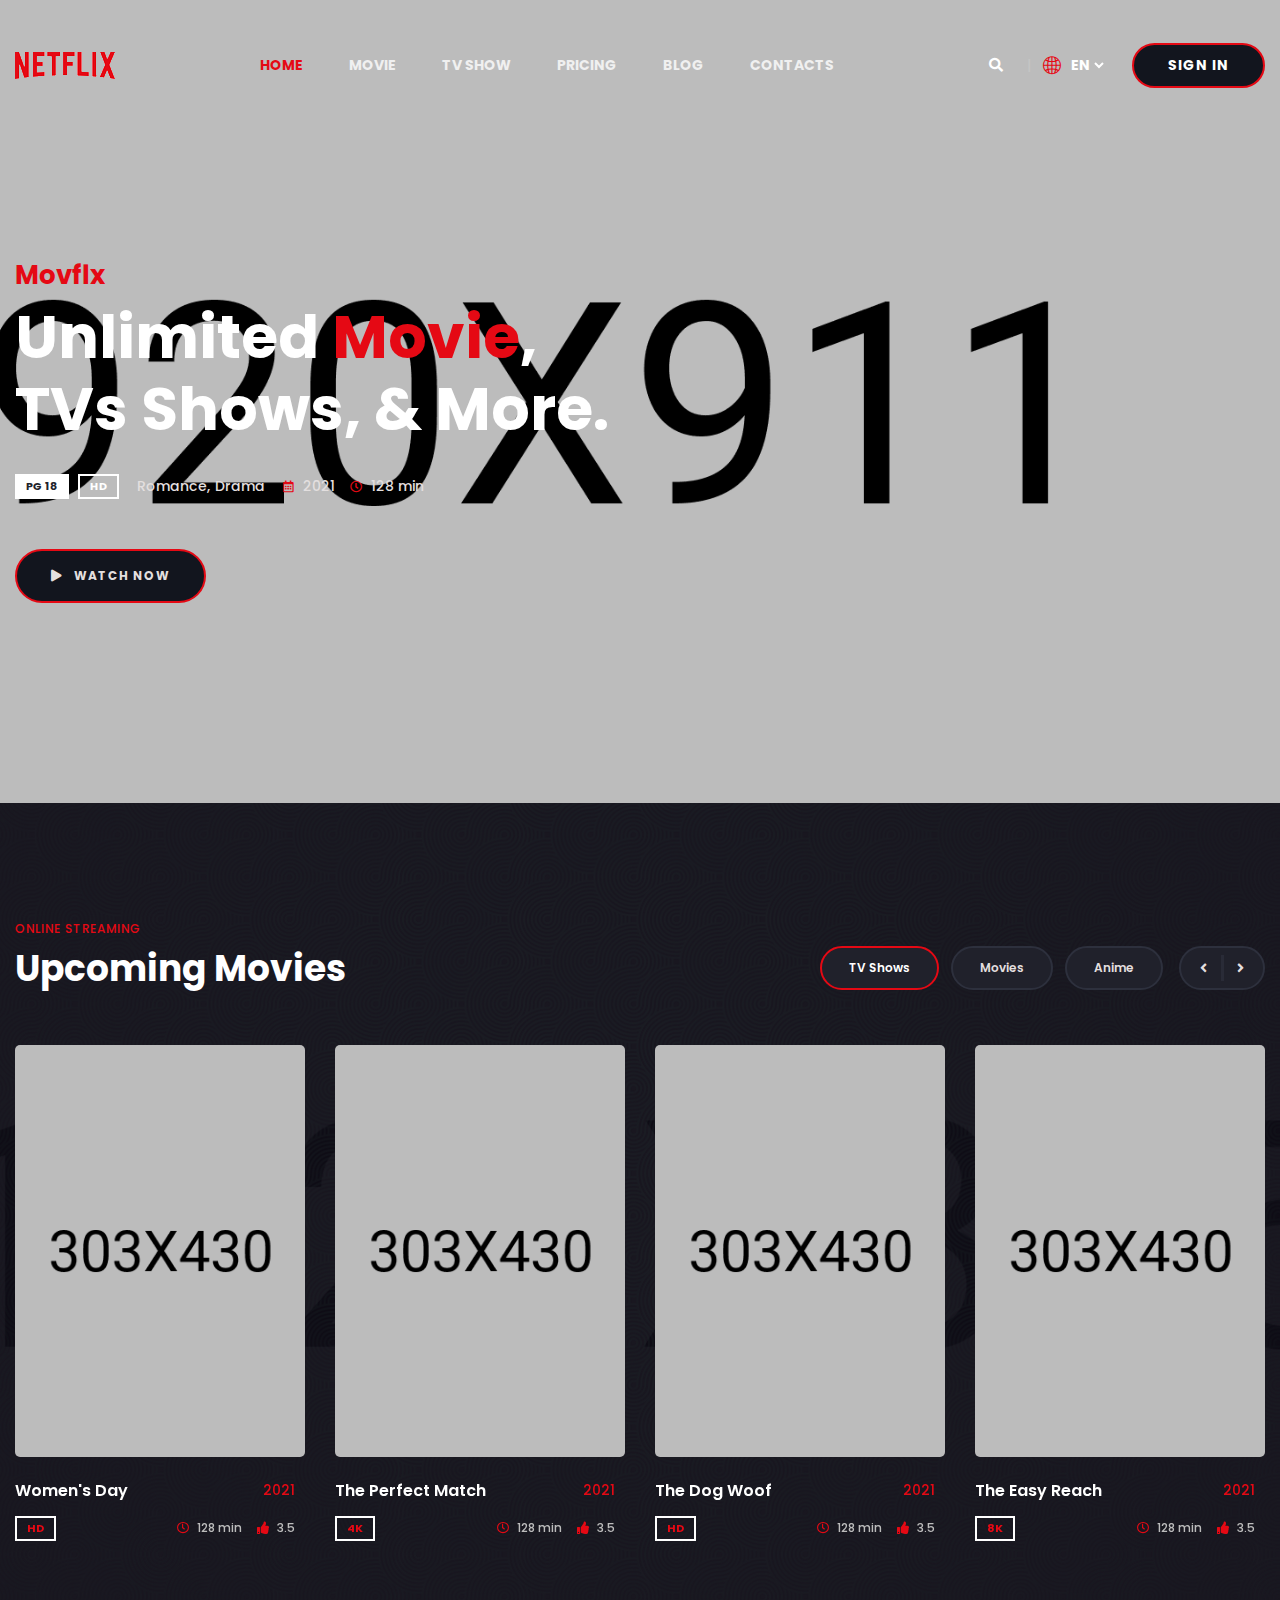
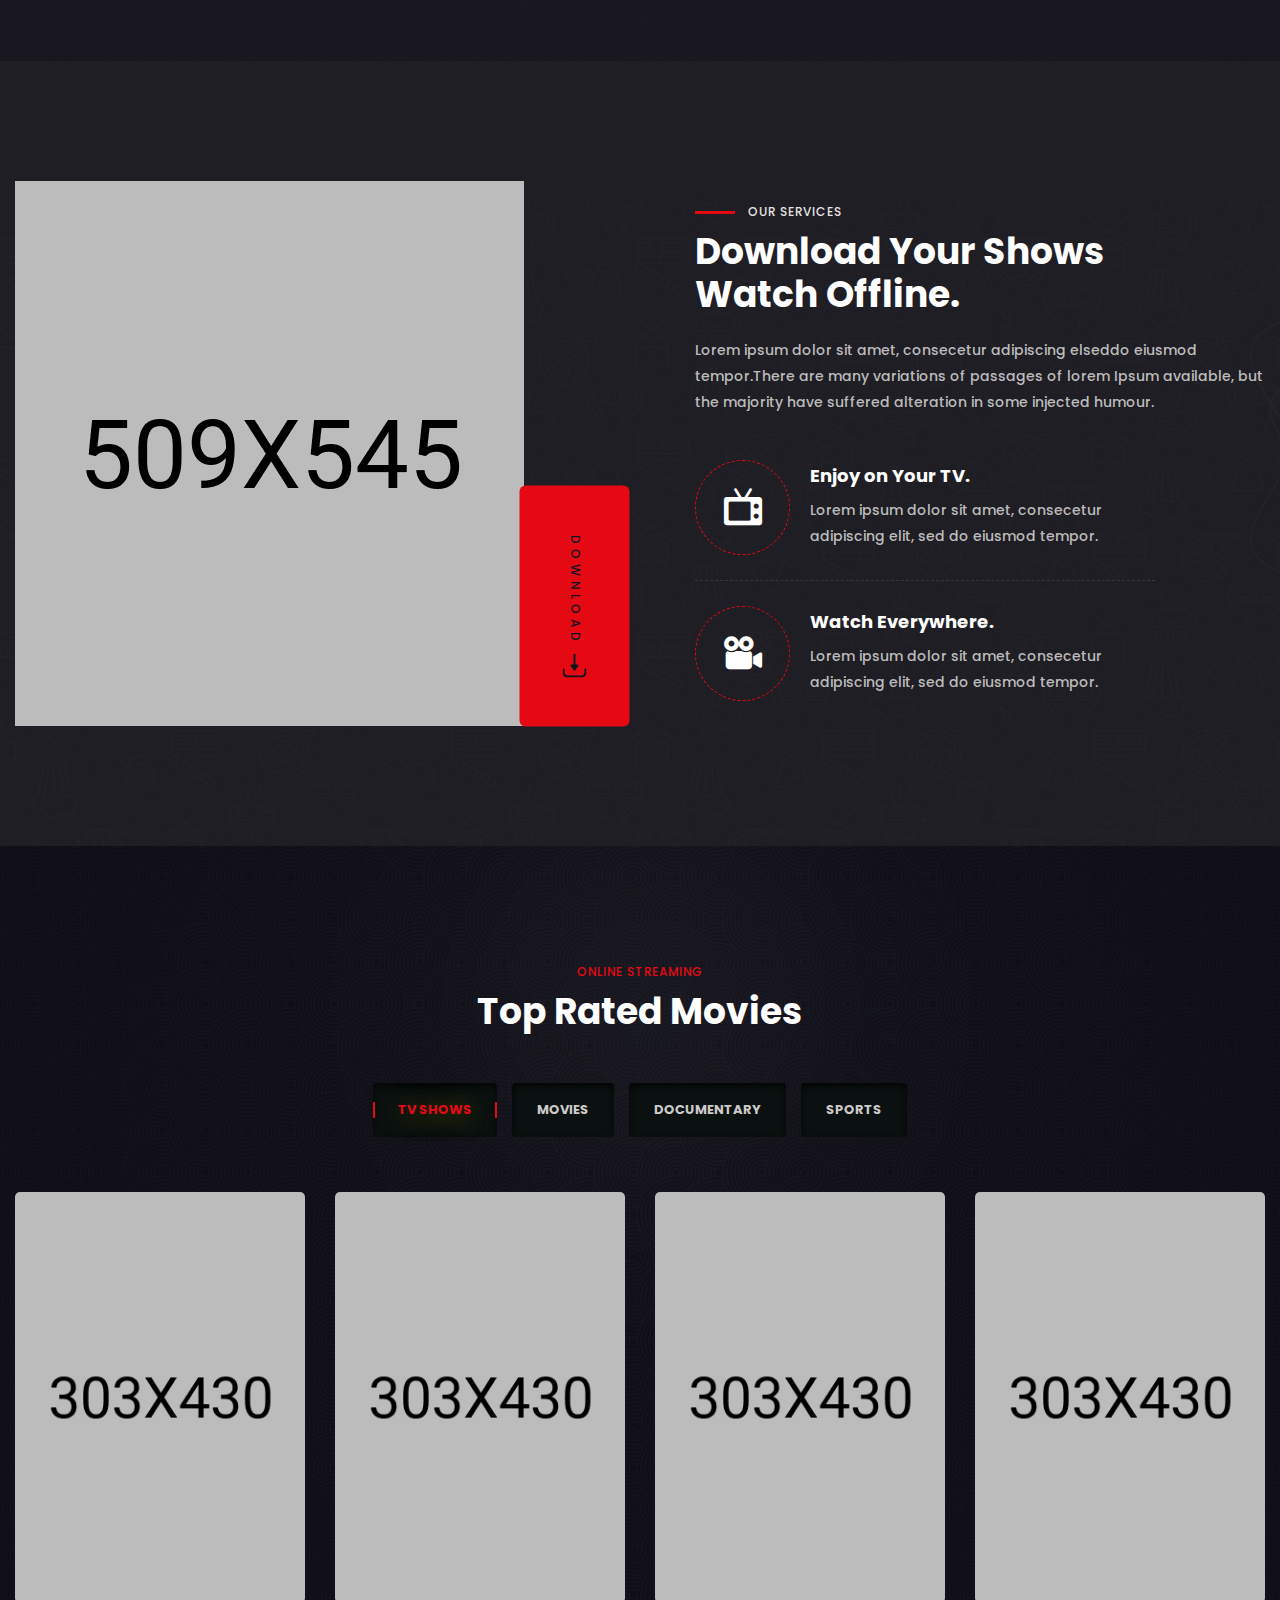
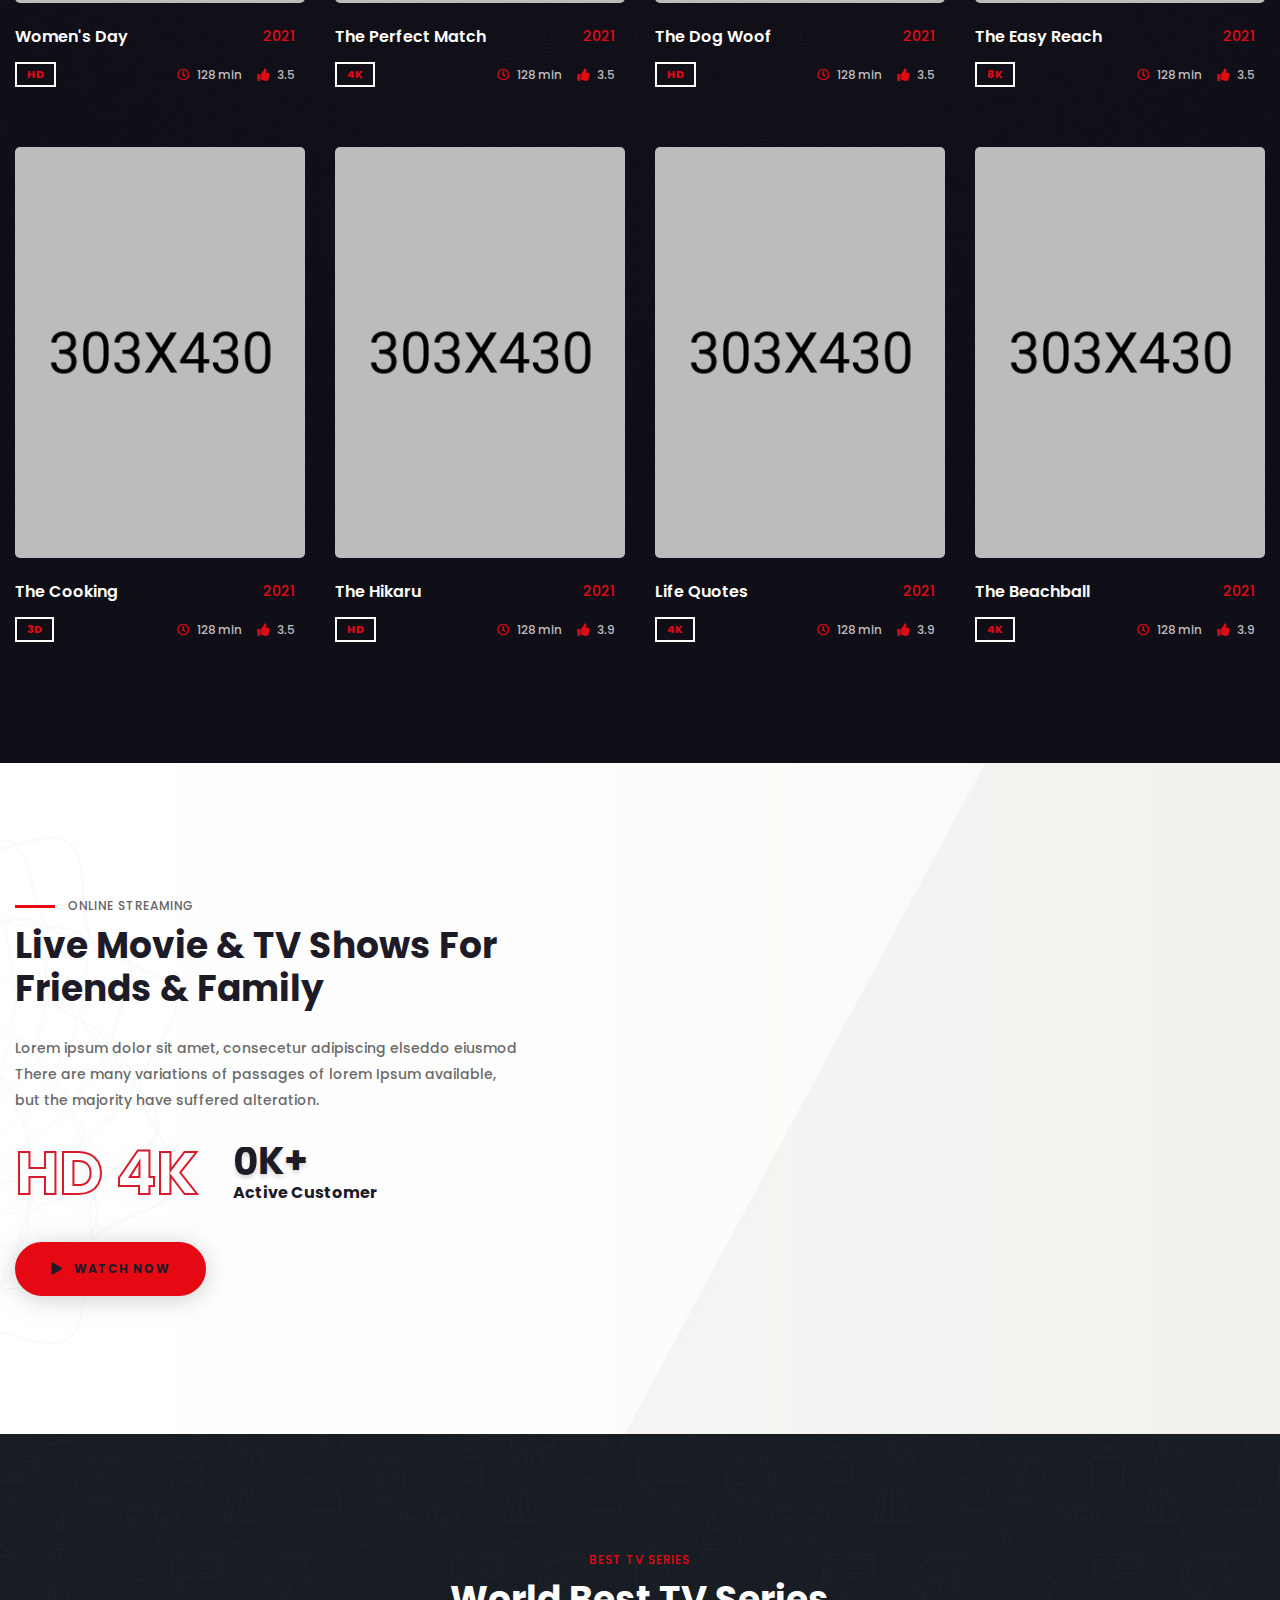
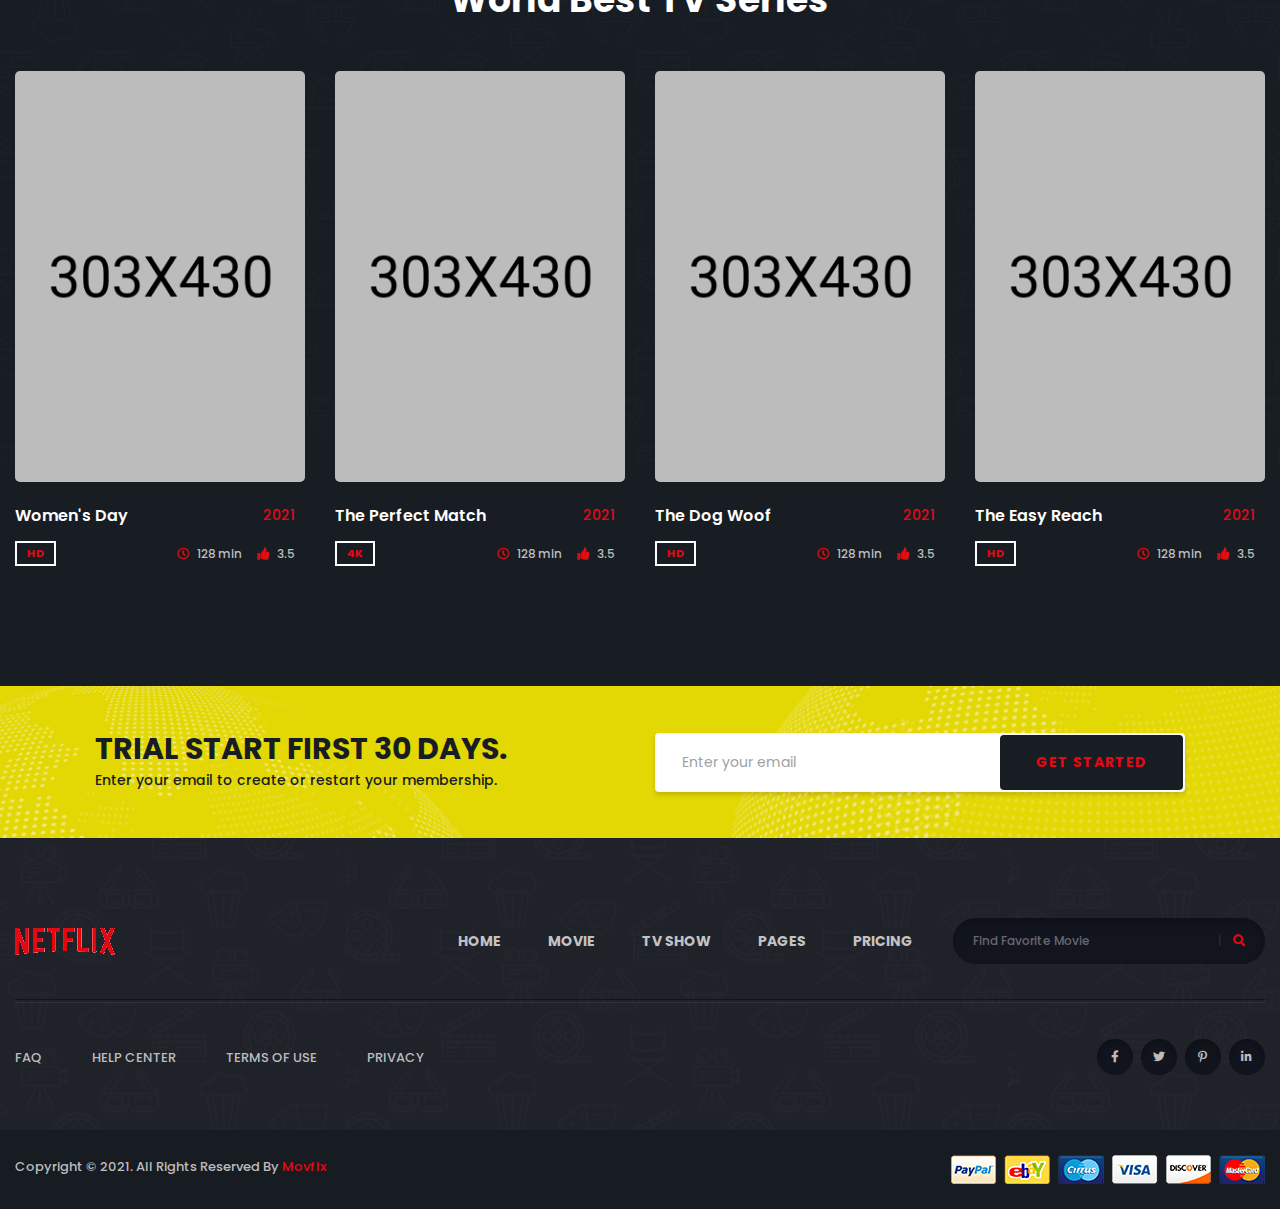
==== commit da5edb36: "color change" ====
--- a/index.html
+++ b/index.html
@@ -3,7 +3,7 @@
     <head>
         <meta charset="utf-8">
         <meta http-equiv="x-ua-compatible" content="ie=edge">
-        <title>Movfix - Online Movies & TV Shows Template</title>
+        <title>Netflix</title>
         <meta name="description" content="">
         <meta name="viewport" content="width=device-width, initial-scale=1">
 
--- a/css/style.css
+++ b/css/style.css
@@ -227,7 +227,7 @@
 .movie-content-bottom ul li.tag a:hover,
 .breadcrumb-content .breadcrumb li a,
 .breadcrumb-content .title > span {
-	color: #e4d804;
+	color: #e50914;
 }
 .scroll-top,
 .btn:hover,
@@ -236,7 +236,7 @@
 .services-list ul li .icon::before,
 .tr-movie-menu-active button::before,
 .tr-movie-menu-active button::after {
-	background: #e4d804;
+	background: #e50914;
 }
 
 /* button style */
@@ -244,7 +244,7 @@
     user-select: none;
     -moz-user-select: none;
     background: #12151e none repeat scroll 0 0;
-    border: 2px solid #e4d804;
+    border: 2px solid #e50914;
     border-radius: 50px;
     color: #e3dfdf;
     cursor: pointer;
@@ -569,7 +569,7 @@
     bottom: 0;
     width: 100%;
     height: 1px;
-    background: #e4d804;
+    background: #e50914;
     -webkit-transition: all 0.3s ease-out 0s;
     -moz-transition: all 0.3s ease-out 0s;
     -ms-transition: all 0.3s ease-out 0s;
@@ -675,7 +675,7 @@
     background: 0 0;
     border: none;
     cursor: pointer;
-	color: #e4d804;
+	color: #e50914;
     top: 8px;
 }
 .modal-backdrop {
@@ -1122,7 +1122,7 @@
 .ucm-nav-wrap .nav-tabs .nav-link.active,
 .movie-bg .tr-movie-menu-active button.active {
 	color: #fff;
-	border-color: #e4d804;
+	border-color: #e50914;
 }
 .ucm-nav-wrap {
     display: flex;
@@ -1292,7 +1292,7 @@
 .movie-item-two .movie-content > .rating {
     font-size: 10px;
     letter-spacing: -.5px;
-    color: #e4d804;
+    color: #e50914;
     margin-bottom: 10px;
 }
 .movie-item-two .movie-content .title {
@@ -1379,7 +1379,7 @@
 	max-width: 100%;
 }
 .services-img-wrap .download-btn {
-    background: #e4d804;
+    background: #e50914;
     text-transform: uppercase;
     font-size: 12px;
     font-weight: 500;
@@ -1429,7 +1429,7 @@
     height: 95px;
     line-height: 93px;
     text-align: center;
-    border: 1px dashed #e4d804;
+    border: 1px dashed #e50914;
     border-radius: 50%;
     flex: 0 0 95px;
     position: relative;
@@ -1615,7 +1615,7 @@
 }
 .movie-item-row .movie-poster .overlay-btn li:first-child .btn,
 .movie-item-three .movie-poster .overlay-btn li:nth-child(2) .btn {
-    background: #e4d804;
+    background: #e50914;
     color: #151517;
 }
 .movie-item-row .movie-item-two:hover .movie-poster .overlay-btn li,
@@ -1654,7 +1654,7 @@
 }
 .movie-item-three .movie-poster .overlay-btn li.rating {
     font-size: 12px;
-    color: #e4d804;
+    color: #e50914;
 }
 
 /* 10. Gallery */
@@ -1717,7 +1717,7 @@
 	margin-right: 5px;
 }
 .slider-nav > span:hover {
-	color: #e4d804;
+	color: #e50914;
 }
 
 /* 11. Pagination */
@@ -1737,8 +1737,8 @@
 .pagination-wrap ul li.active a,
 .pagination-wrap ul li a:hover {
     color: #171d22;
-    border-color: #e4d804;
-    background: #e4d804;
+    border-color: #e50914;
+    background: #e50914;
 }
 
 /* 12. Live-show */
@@ -1803,7 +1803,7 @@
 }
 .live-movie-content > .btn {
     box-shadow: 0px 3px 24px 0px rgba(160, 160, 160, 0.5);
-    background: #e4d804;
+    background: #e50914;
     color: #1e1b29;
 }
 .live-movie-content > .btn:hover {
@@ -1836,7 +1836,7 @@
 .movie-details-content h5 {
     font-size: 26px;
     margin-bottom: 10px;
-    color: #e4d804;
+    color: #e50914;
 }
 .movie-details-content h2 {
     font-size: 60px;
@@ -1847,7 +1847,7 @@
 }
 .movie-details-content h2 > span,
 .movie-details-prime ul li.share a:hover {
-    color: #e4d804;
+    color: #e50914;
 }
 .movie-details-content p {
     margin-bottom: 0;
@@ -1914,10 +1914,10 @@
     background: transparent;
 }
 .movie-details-prime ul li.watch .btn:hover {
-    background: #e4d804;
+    background: #e50914;
 }
 .movie-details-btn .download-btn {
-    background: #e4d804;
+    background: #e50914;
     text-transform: uppercase;
     font-size: 12px;
     font-weight: 500;
@@ -1964,7 +1964,7 @@
 }
 .total-views-count p i {
     margin-left: 12px;
-    color: #e4d804;
+    color: #e50914;
 }
 .episode-watch-wrap .card {
     position: relative;
@@ -2005,7 +2005,7 @@
 .episode-watch-wrap .card-body ul li a:hover,
 .episode-watch-wrap .card-body ul li a i,
 .episode-watch-wrap .card .card-header button .video-count {
-    color: #e4d804;
+    color: #e50914;
 }
 .episode-watch-wrap .card .card-header button.collapsed .video-count {
     color: #9b9b9b;
@@ -2031,7 +2031,7 @@
     color: #e3dfdf;
 }
 .episode-watch-wrap .card-body ul li .duration i {
-    color: #e4d804;
+    color: #e50914;
     margin-right: 7px;
 }
 .episode-watch-wrap .card-body ul li a {
@@ -2065,7 +2065,7 @@
     margin-bottom: 30px;
 }
 .movie-history-wrap .title span {
-    color: #e4d804;
+    color: #e50914;
 }
 .movie-history-wrap p {
     margin-bottom: 0;
@@ -2094,7 +2094,7 @@
 .pricing-box-item.active,
 .pricing-box-item:hover {
     border-radius: 4px;
-    border-color: #e4d804;
+    border-color: #e50914;
 }
 .pricing-top {
     text-align: center;
@@ -2109,7 +2109,7 @@
     border-radius: 4px;
     box-shadow: 0px 3px 5px 0px rgba(0, 0, 0, 0.14),inset 0px 3px 7px 0px rgba(0, 0, 0, 0.31);
     max-width: 138px;
-    background: #e4d804;
+    background: #e50914;
     padding: 30px 25px;
     margin: 22px auto 0;
 }
@@ -2140,7 +2140,7 @@
     padding-right: 5px;
 }
 .pricing-list ul li.quality span {
-    color: #e4d804;
+    color: #e50914;
 }
 .pricing-list ul li:last-child {
     margin-bottom: 0;
@@ -2156,7 +2156,7 @@
     background: #20212b;
 }
 .pricing-btn .btn:hover {
-    background: #e4d804;
+    background: #e50914;
 }
 
 /* 15. Tv-series */
@@ -2167,7 +2167,7 @@
 }
 .tr-movie-btn .btn {
     letter-spacing: 0;
-    background: #e4d804;
+    background: #e50914;
     color: #1a1e21;
 }
 .tr-movie-btn .btn:hover {
@@ -2201,7 +2201,7 @@
 .blog-post-content .date i,
 .blog-details-top-meta .user i {
     margin-right: 5px;
-    color: #e4d804;
+    color: #e50914;
 }
 .blog-post-content .title {
     font-size: 26px;
@@ -2210,7 +2210,7 @@
 }
 .blog-post-content .title a:hover,
 .blog-post-meta ul li a:hover {
-    color: #e4d804;
+    color: #e50914;
 }
 .blog-post-content p {
     margin-bottom: 0;
@@ -2252,7 +2252,7 @@
     color: #6a6a6a;
 }
 .blog-post-meta ul li i {
-    color: #e4d804;
+    color: #e50914;
     margin-right: 8px;
 }
 .blog-post-meta ul li a {
@@ -2264,7 +2264,7 @@
 .blog-post-meta .read-more a {
     font-size: 14px;
     font-weight: 600;
-    color: #e4d804;
+    color: #e50914;
 }
 .blog-post-meta .read-more a i {
     margin-left: 5px;
@@ -2305,7 +2305,7 @@
     border: none;
     font-size: 16px;
     color: #100e17;
-    background: #e4d804;
+    background: #e50914;
     padding: 0 0;
 }
 .sidebar-cat ul li {
@@ -2323,7 +2323,7 @@
     float: right;
 }
 .sidebar-cat ul li a:hover {
-    color: #e4d804;
+    color: #e50914;
 }
 .rc-post-item {
     display: flex;
@@ -2351,14 +2351,14 @@
     margin-bottom: 8px;
 }
 .rc-post-item .content .title a:hover {
-    color: #e4d804;
+    color: #e50914;
 }
 .rc-post-item .content .date {
     display: block;
     font-size: 12px;
 }
 .rc-post-item .content .date i {
-    color: #e4d804;
+    color: #e50914;
     margin-right: 5px;
 }
 .tag-list ul li {
@@ -2407,13 +2407,13 @@
 }
 .tag-list ul li a:hover {
 	color: #100e17;
-	background: #e4d804;
+	background: #e50914;
 }
 .tag-list ul li a:hover::before {
-	border-color: transparent transparent #e4d804 transparent;
+	border-color: transparent transparent #e50914 transparent;
 }
 .tag-list ul li a:hover::after {
-	border-color: transparent transparent transparent #e4d804;
+	border-color: transparent transparent transparent #e50914;
 }
 .blog-details-wrap .blog-post-meta ul li + li::before {
     display: none;
@@ -2456,7 +2456,7 @@
 .blog-details-wrap blockquote > i {
     float: left;
     font-size: 55px;
-    color: #e4d804;
+    color: #e50914;
     margin-right: 30px;
     line-height: 1;
 }
@@ -2479,7 +2479,7 @@
 .blog-details-wrap blockquote figure > span {
     position: relative;
     font-size: 16px;
-    color: #e4d804;
+    color: #e50914;
     padding-right: 14px;
     margin-right: 14px;
 }
@@ -2615,7 +2615,7 @@
 }
 .comment-reply-link i {
     margin-left: 7px;
-    color: #e4d804;
+    color: #e50914;
 }
 .comment-text p {
     margin-bottom: 0;
@@ -2629,7 +2629,7 @@
 	margin-bottom: 0;
 }
 .comment-reply-link:hover {
-    color: #e4d804;
+    color: #e50914;
 }
 
 /* 17. Newsletter */
@@ -2673,7 +2673,7 @@
     border-radius: 4px;
     background: #171d22;
     border-color: #171d22;
-    color: #e4d804;
+    color: #e50914;
     font-size: 14px;
     padding: 15px 34px;
 }
@@ -2699,7 +2699,7 @@
     bottom: 0;
     width: 40px;
     height: 3px;
-    background: #e4d804;
+    background: #e50914;
     border-radius: 1.5px;
 }
 .contact-form {
@@ -2729,7 +2729,7 @@
 }
 .contact-form input:focus,
 .contact-form textarea:focus {
-    border-color: #e4d804;
+    border-color: #e50914;
 }
 .contact-info-wrap {
     background: #1f1e24;
@@ -2762,7 +2762,7 @@
     text-align: center;
     font-size: 16px;
     color: #1f1e24;
-    background: #e4d804;
+    background: #e50914;
     line-height: 46px;
     border-radius: 50%;
     margin-right: 15px;
@@ -2842,7 +2842,7 @@
     border: none;
     background: transparent;
     font-size: 12px;
-    color: #e4d804;
+    color: #e50914;
     padding: 0;
 }
 .footer-search form button::before {
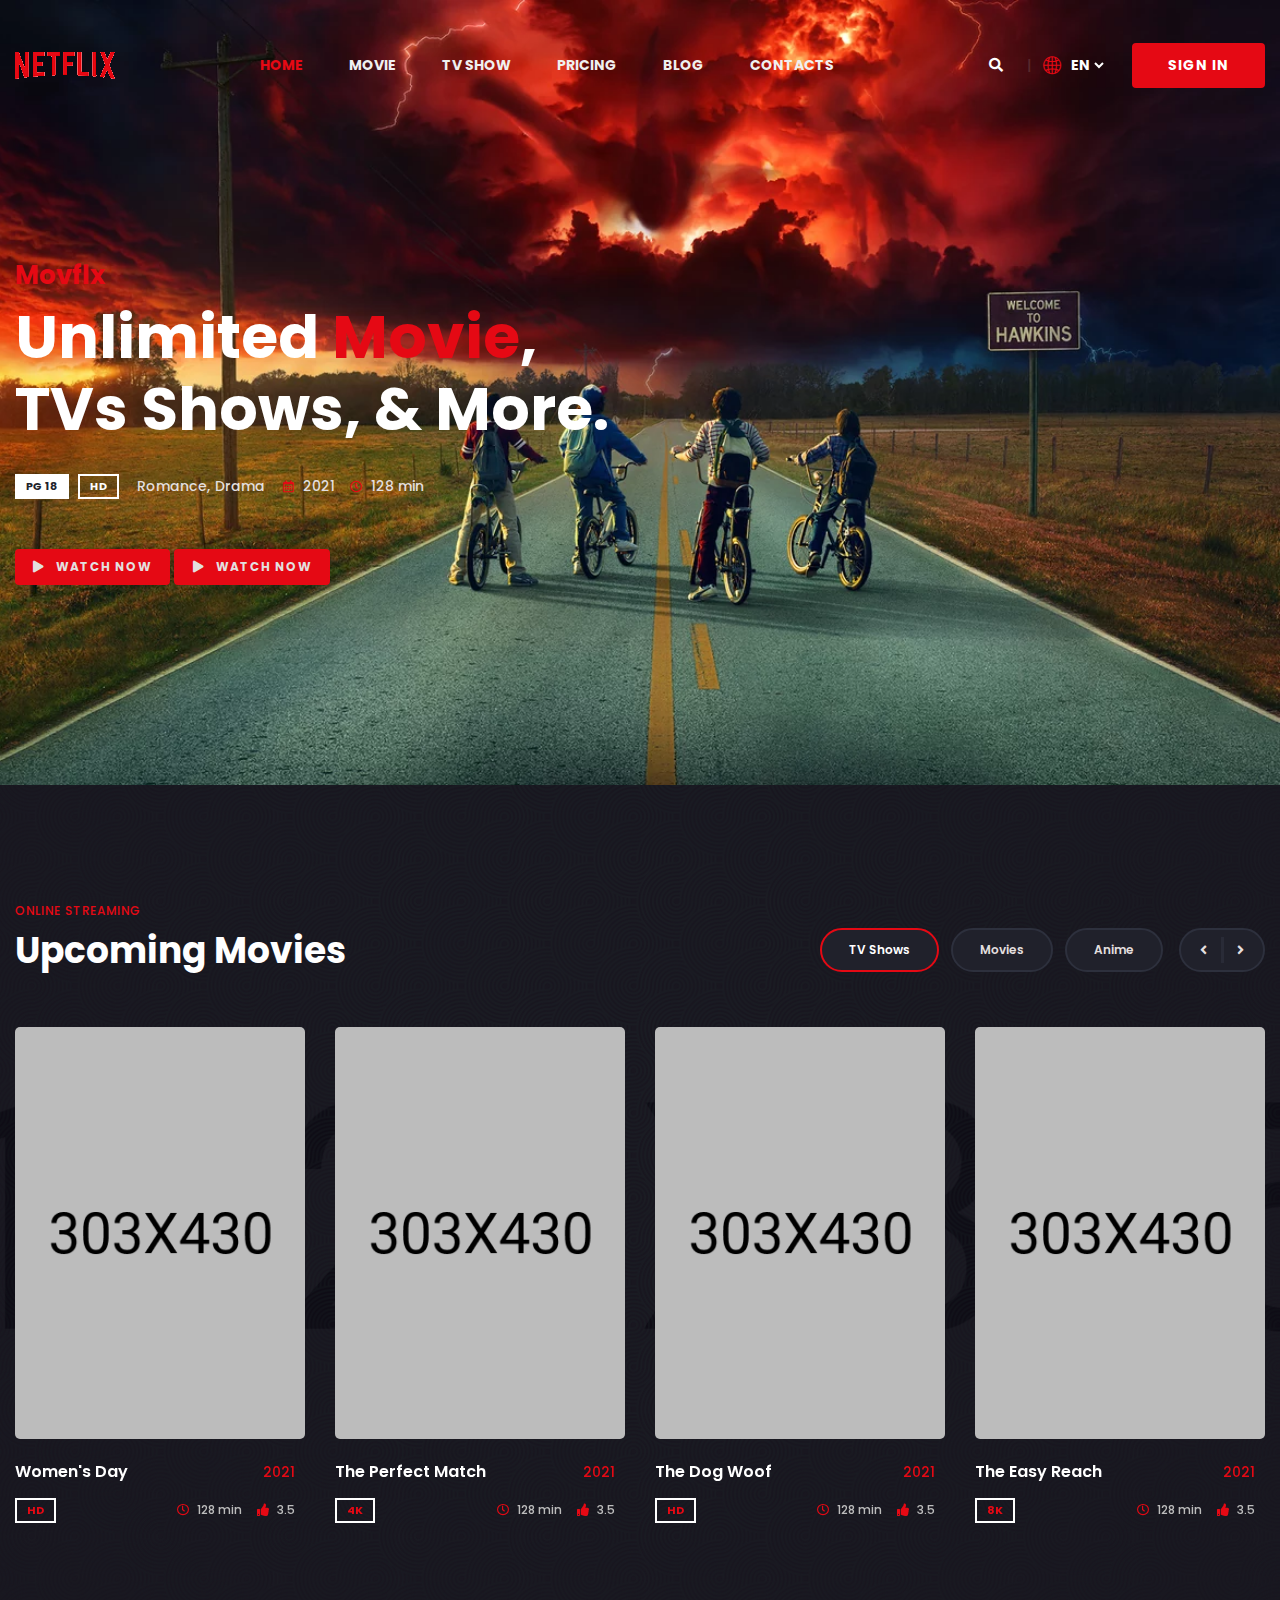
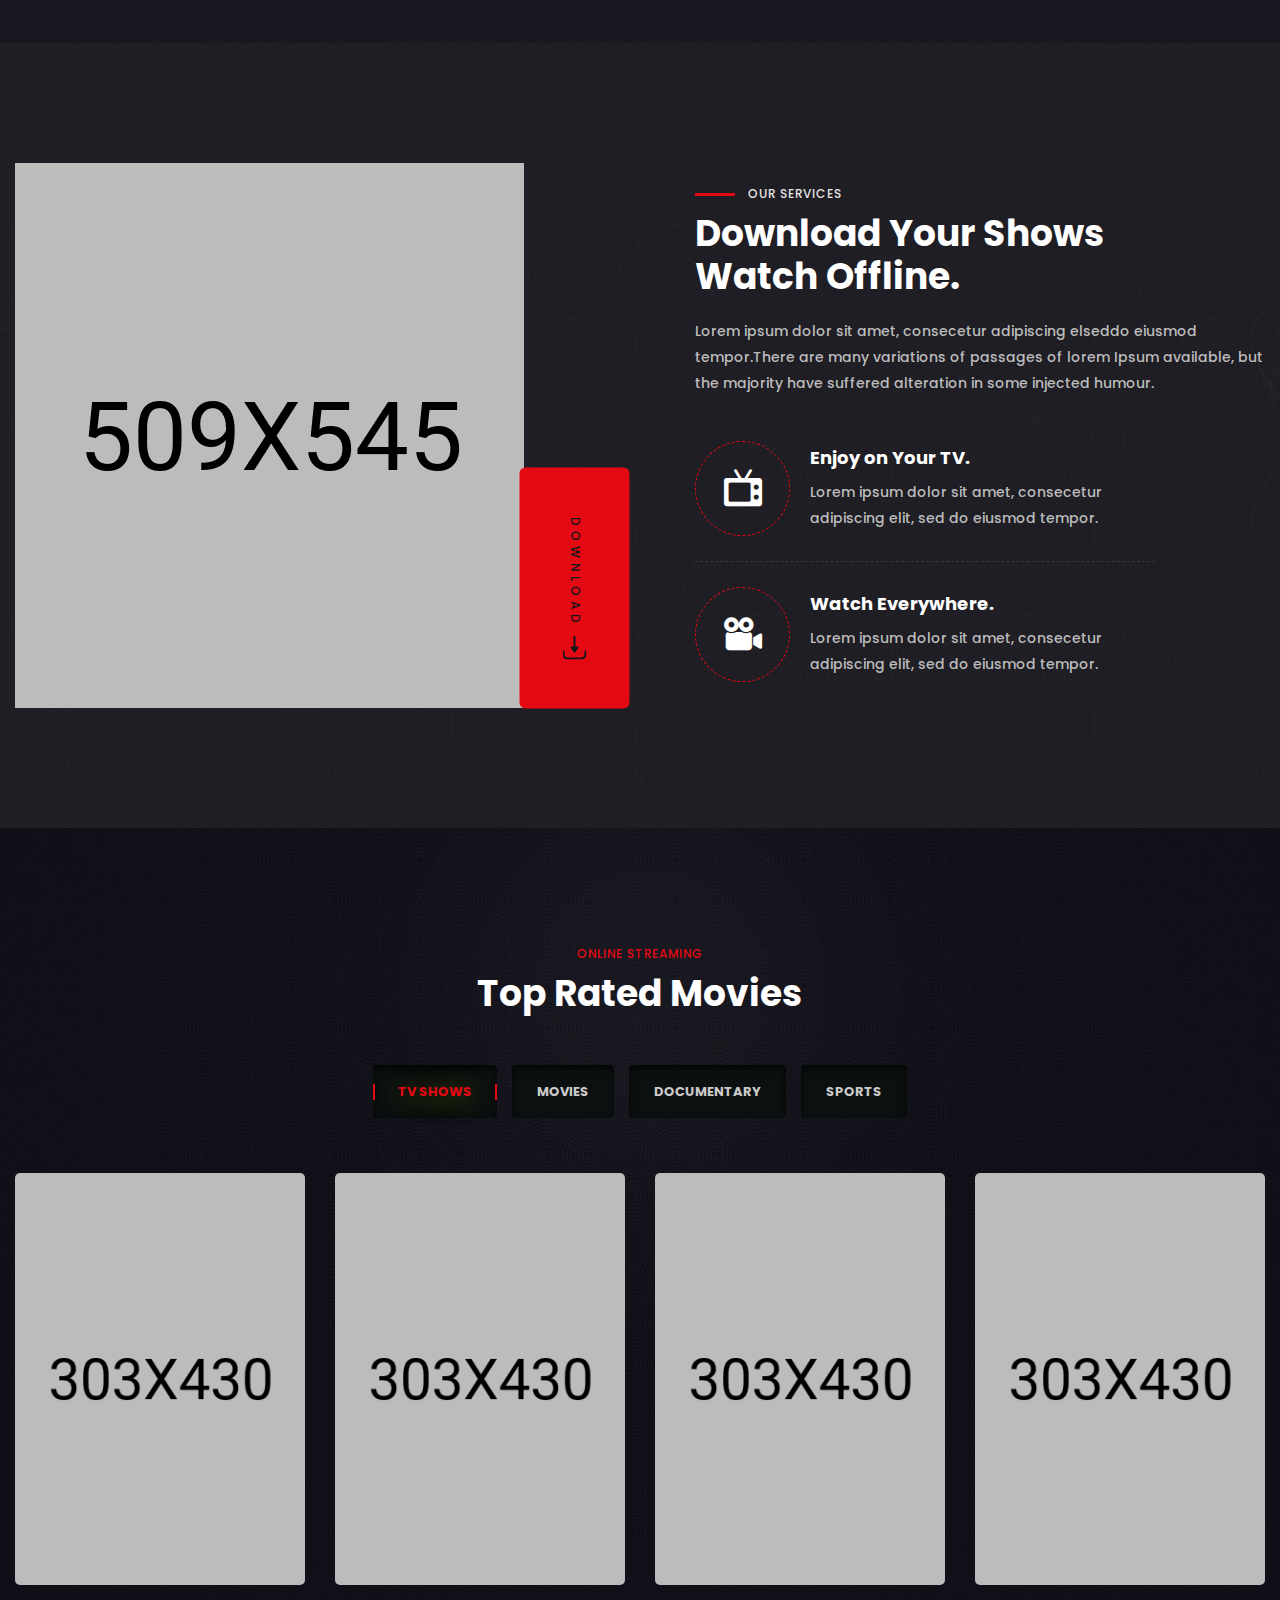
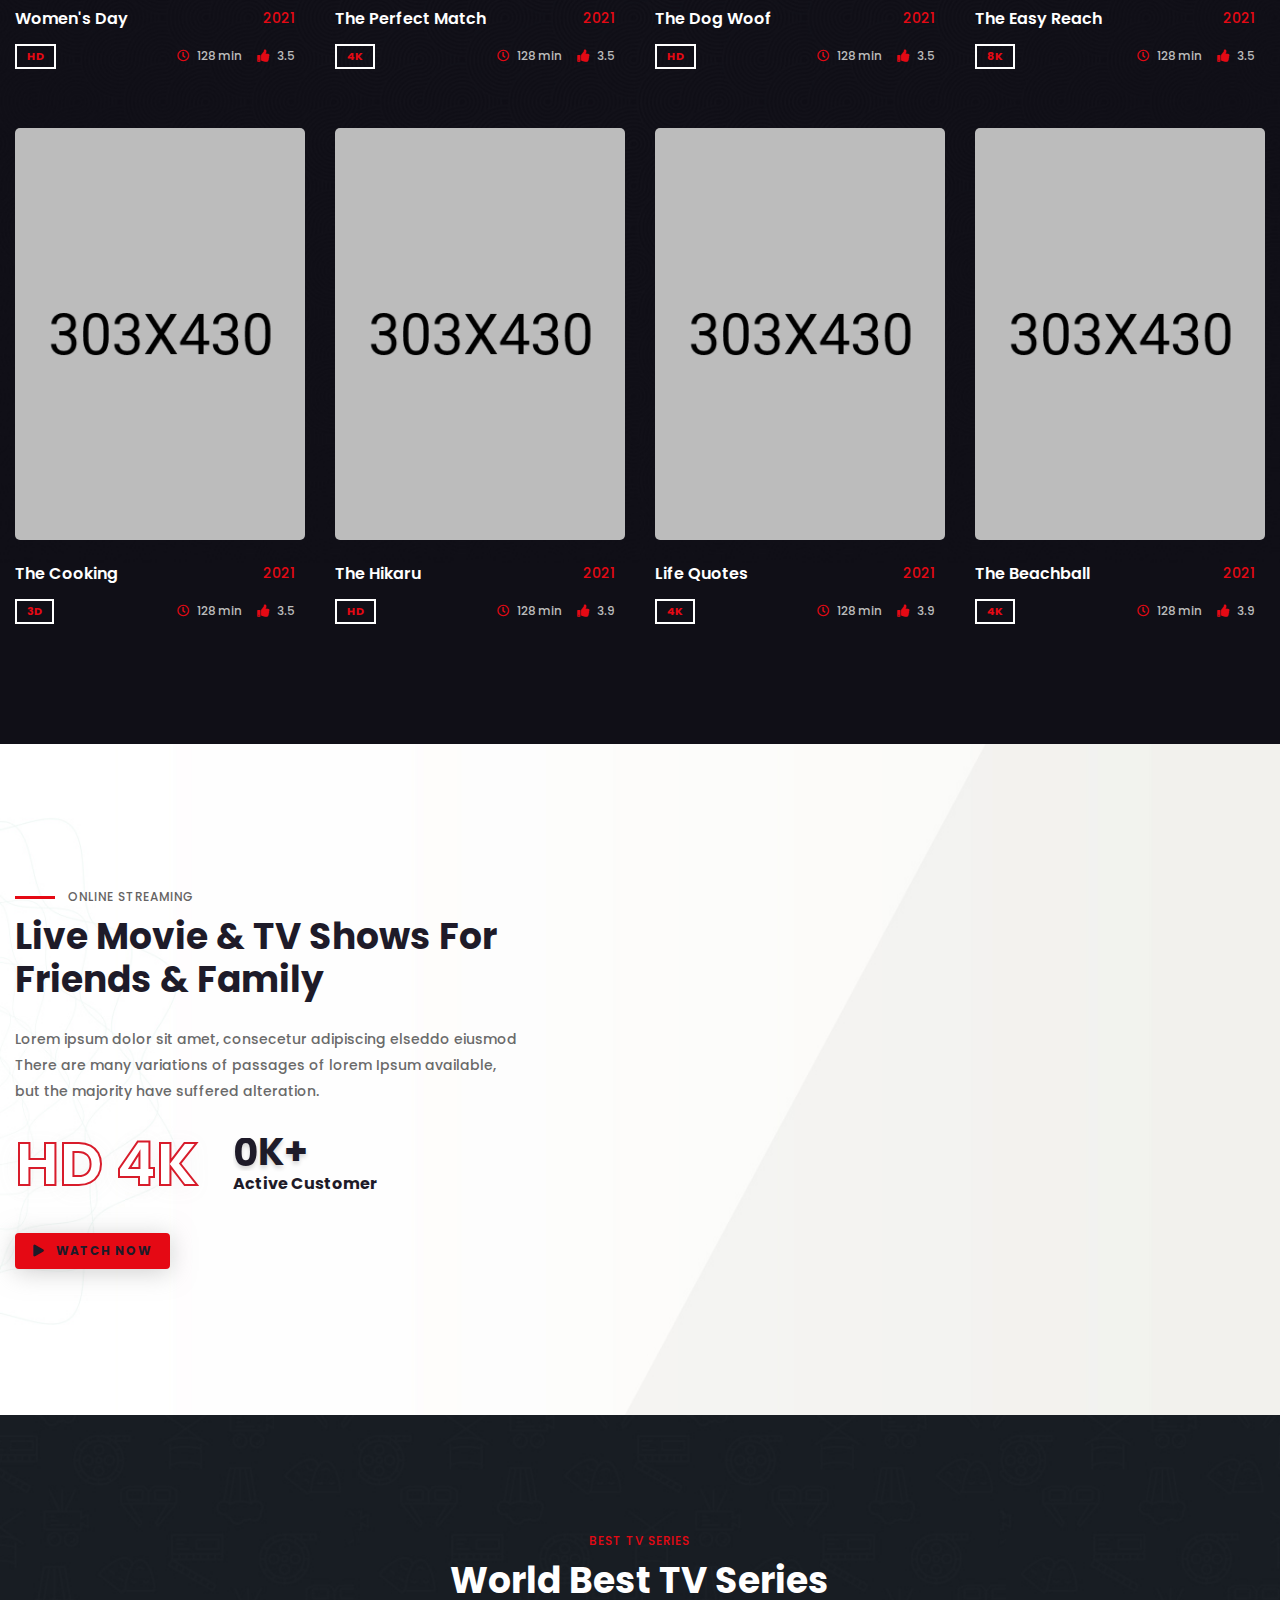
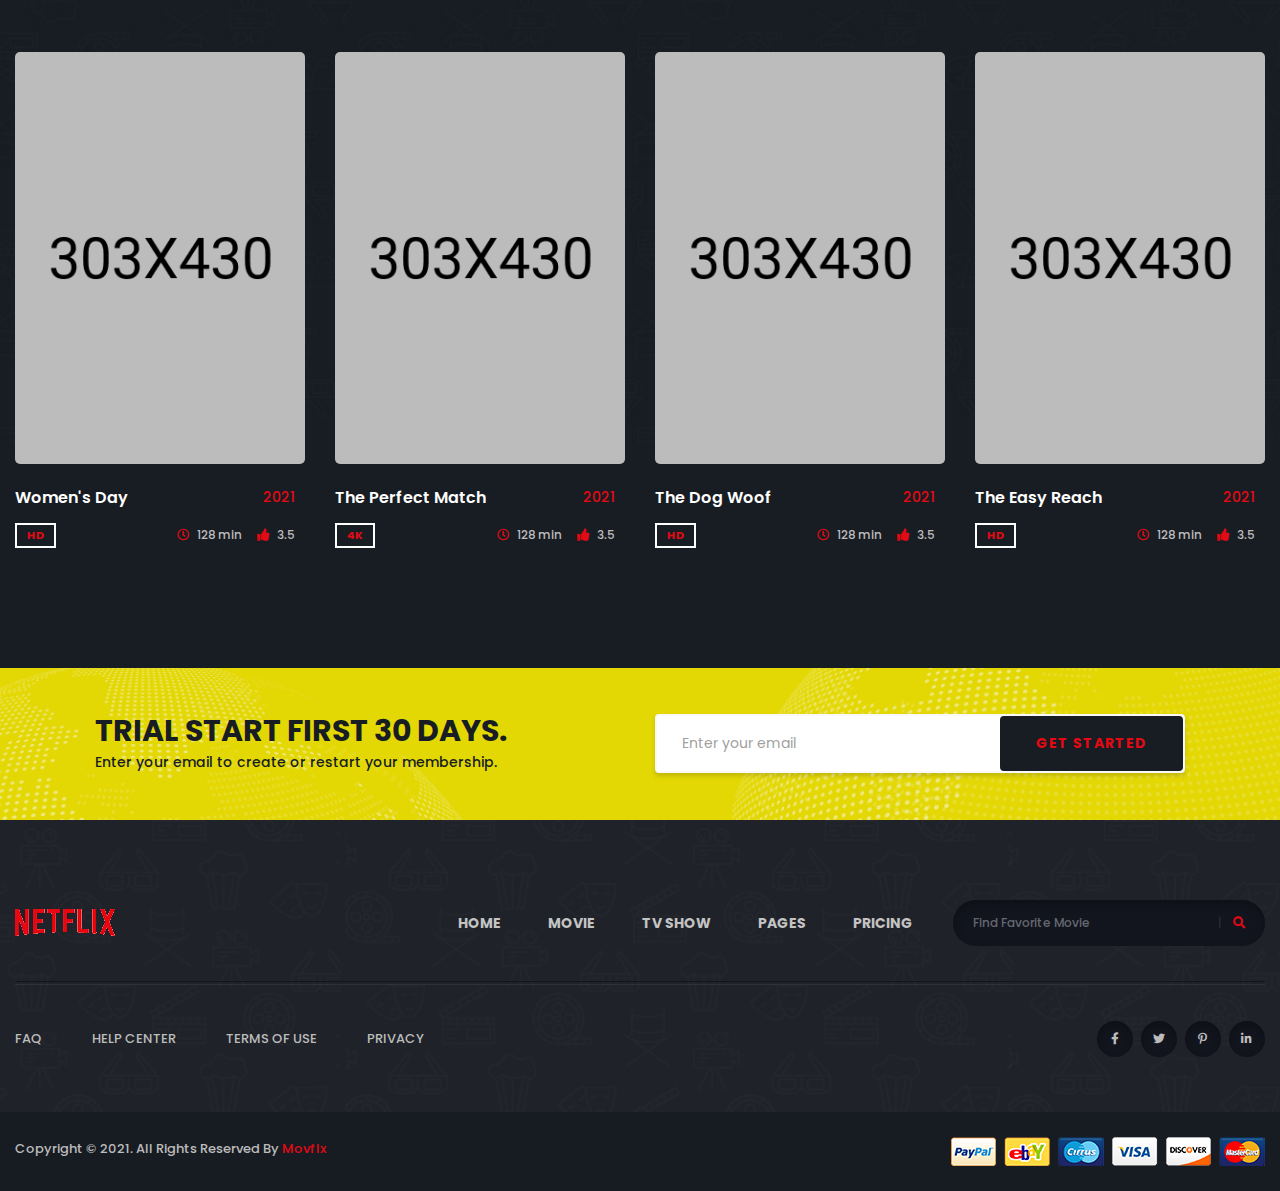
==== commit eb248668: "update button" ====
--- a/index.html
+++ b/index.html
@@ -174,6 +174,7 @@
                                     </ul>
                                 </div>
                                 <a href="https://www.youtube.com/watch?v=R2gbPxeNk2E" class="banner-btn btn popup-video wow fadeInUp" data-wow-delay=".8s" data-wow-duration="1.8s"><i class="fas fa-play"></i> Watch Now</a>
+                                <a href="https://www.youtube.com/watch?v=R2gbPxeNk2E" class="banner-btn btn popup-video wow fadeInUp" data-wow-delay=".8s" data-wow-duration="1.8s"><i class="fas fa-play"></i> Watch Now</a>
                             </div>
                         </div>
                     </div>
--- a/css/style.css
+++ b/css/style.css
@@ -243,9 +243,8 @@
 .btn {
     user-select: none;
     -moz-user-select: none;
-    background: #12151e none repeat scroll 0 0;
+    background: #e50914 none repeat scroll 0 0;
     border: 2px solid #e50914;
-    border-radius: 50px;
     color: #e3dfdf;
     cursor: pointer;
     display: inline-block;
@@ -254,7 +253,7 @@
     letter-spacing: 1px;
     line-height: 1.5;
     margin-bottom: 0;
-    padding: 16px 34px;
+    padding: 0.57em 1.35em;
     text-align: center;
     text-transform: uppercase;
     touch-action: manipulation;
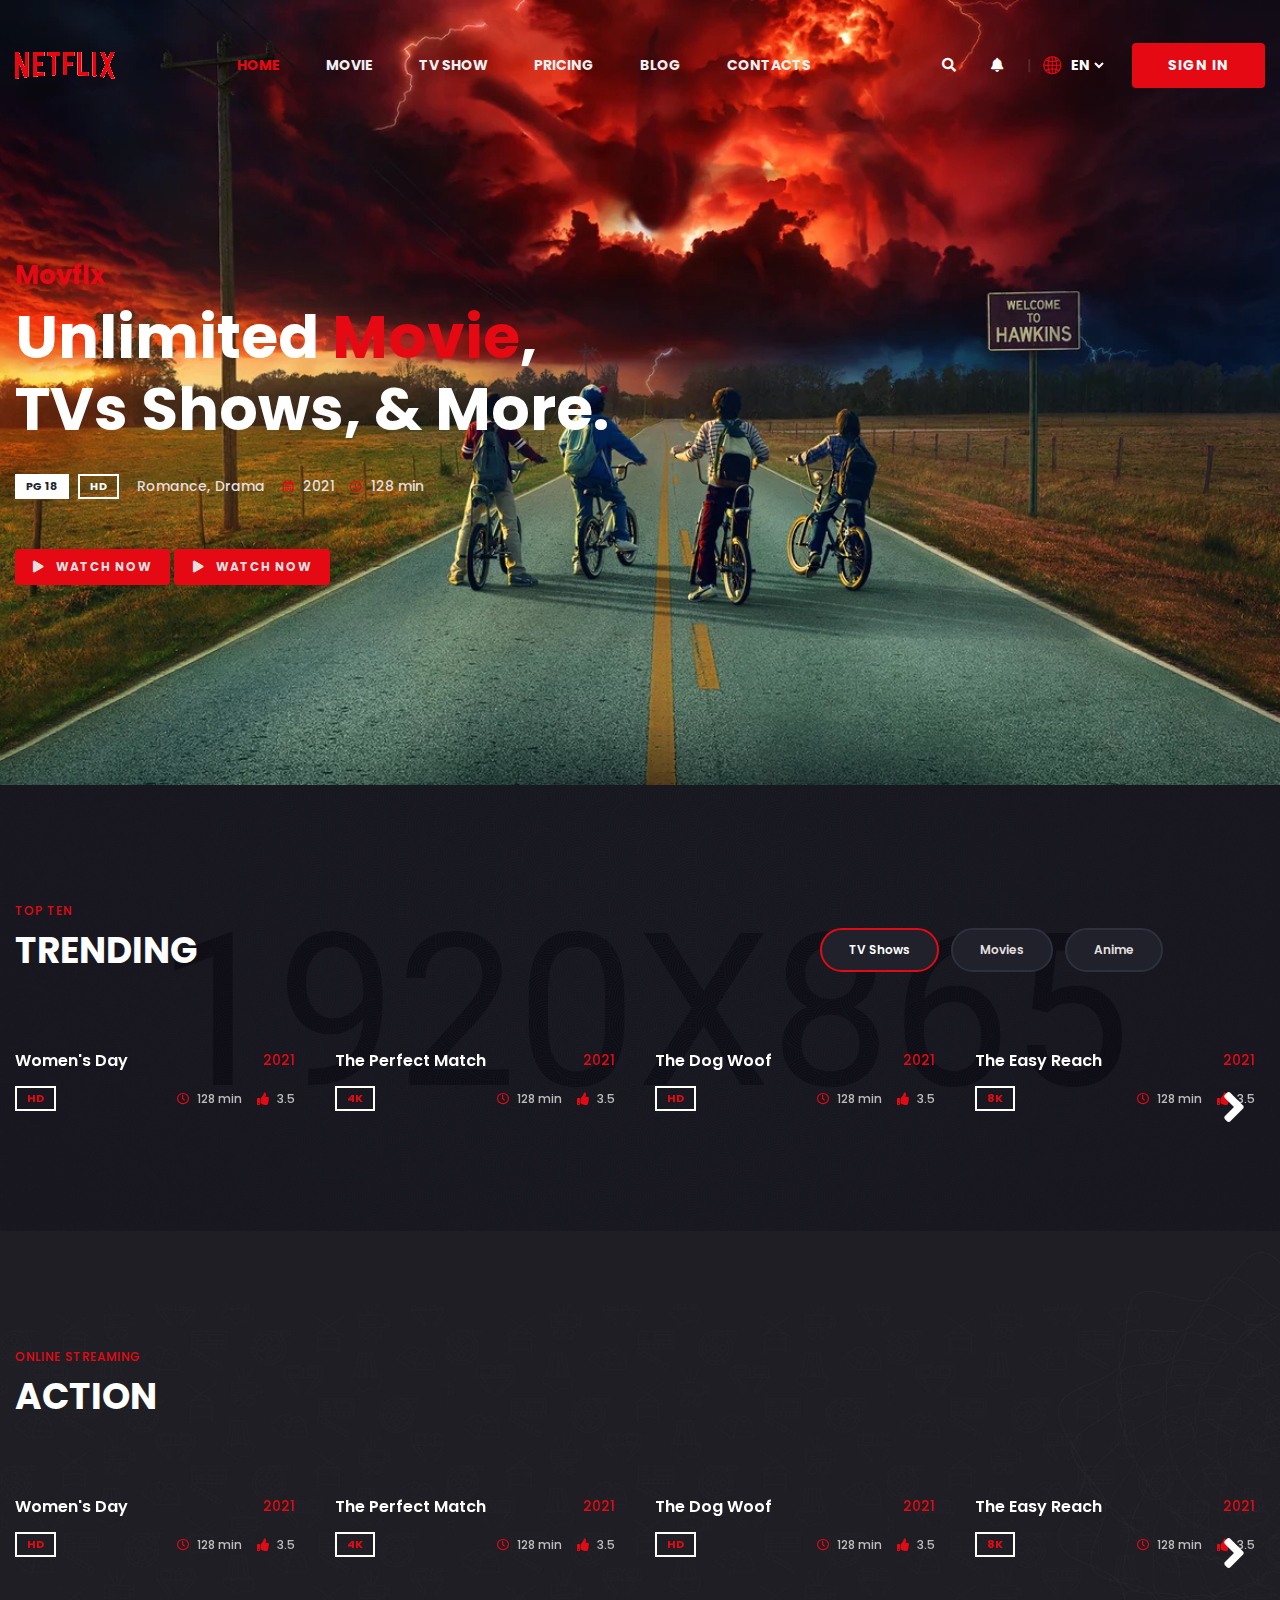
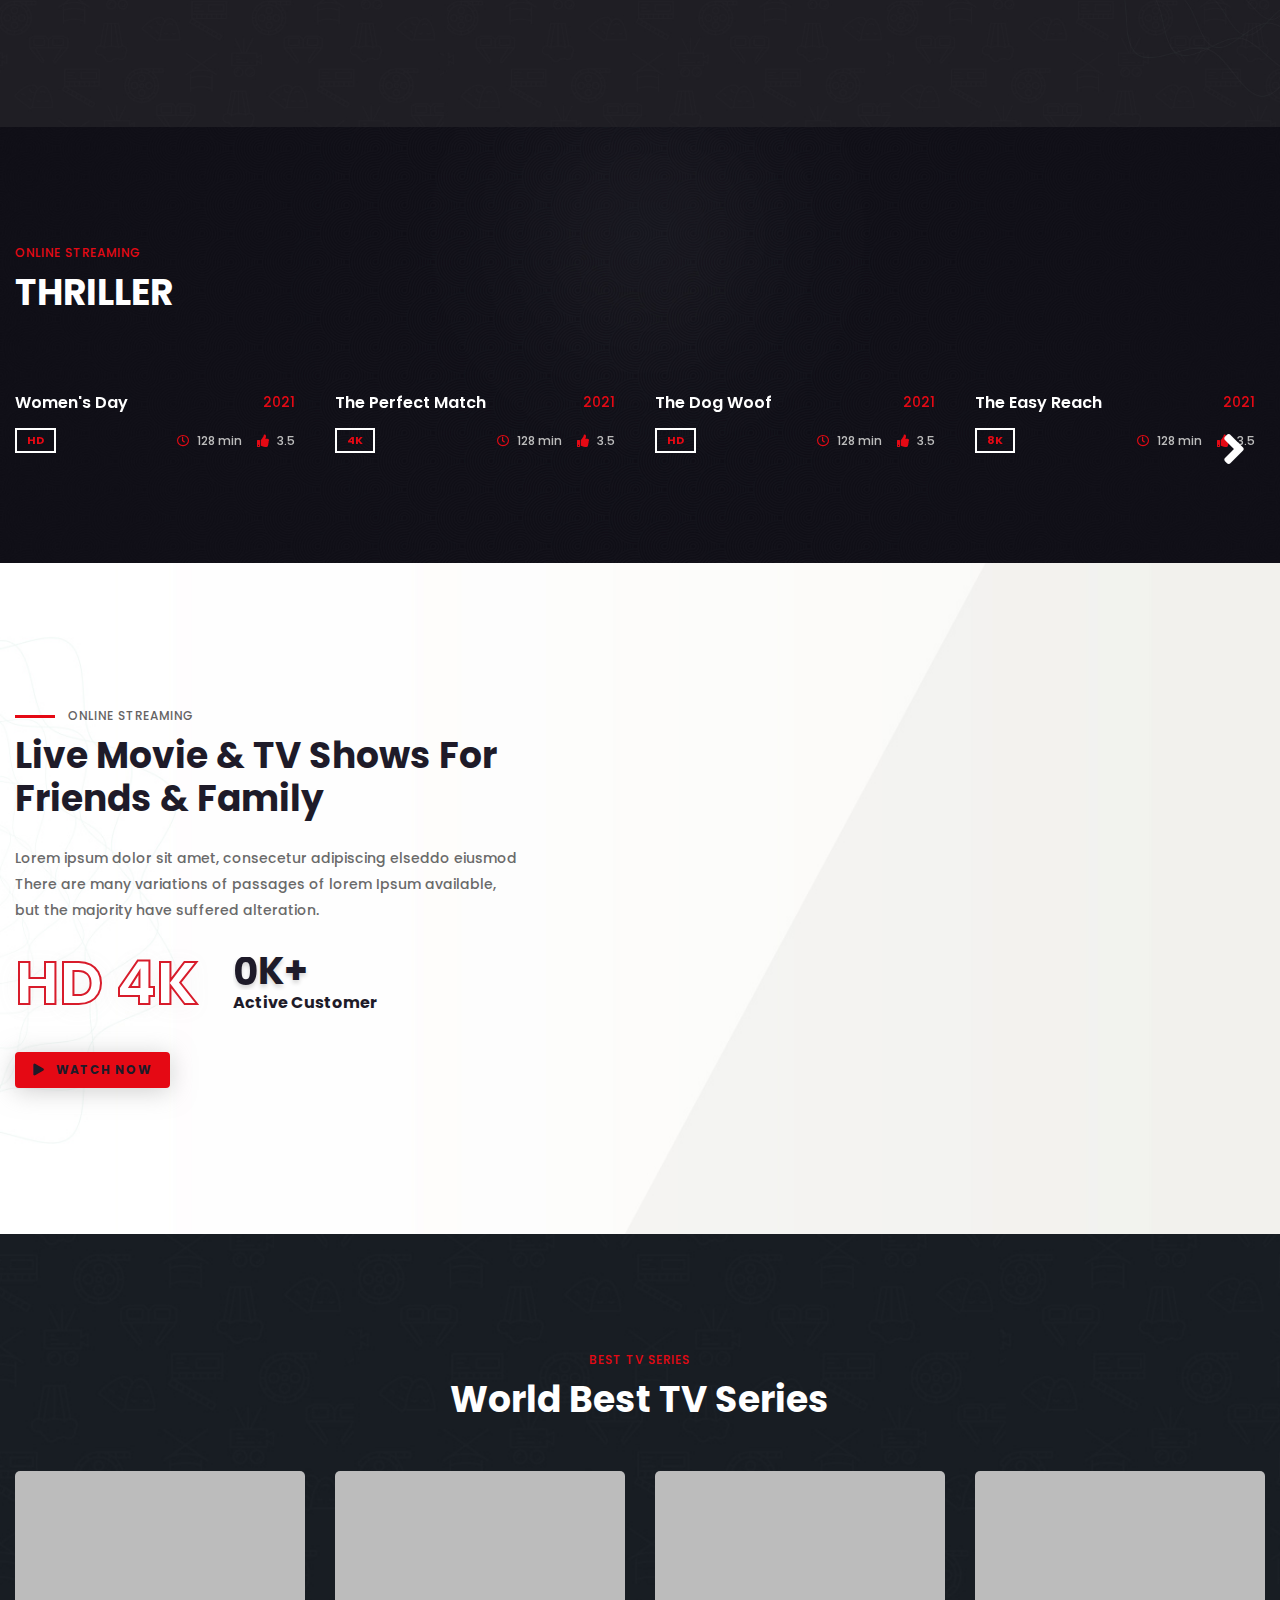
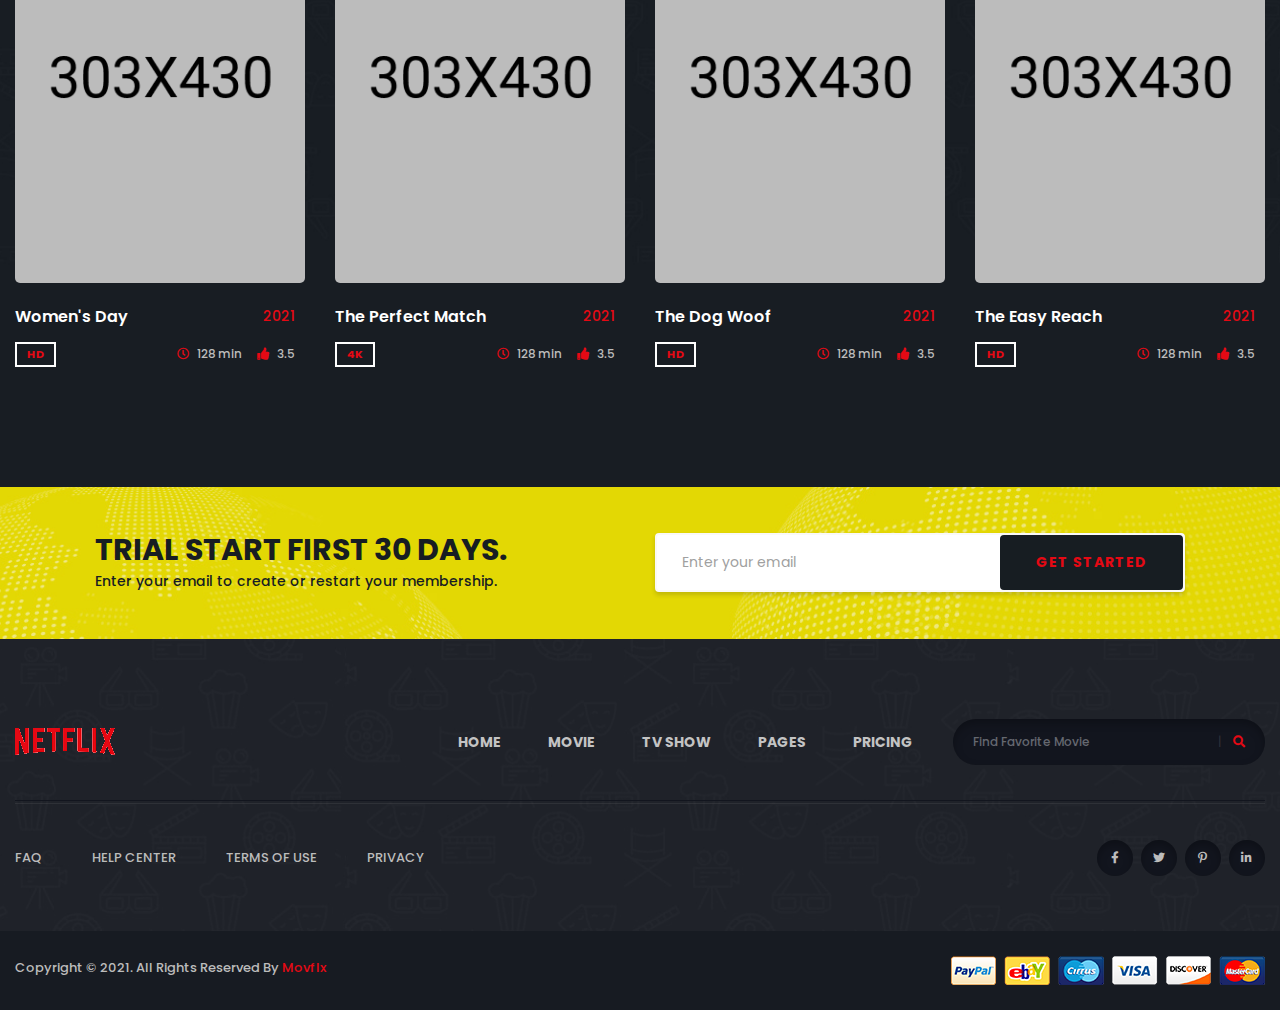
==== commit f90bb72a: "update UI" ====
--- a/index.html
+++ b/index.html
@@ -58,11 +58,7 @@
                                     </div>
                                     <div class="navbar-wrap main-menu d-none d-lg-flex">
                                         <ul class="navigation">
-                                            <li class="active menu-item-has-children"><a href="#">Home</a>
-                                                <ul class="submenu">
-                                                    <li class="active"><a href="index.html">Home One</a></li>
-                                                    <li><a href="index-2.html">Home Two</a></li>
-                                                </ul>
+                                            <li class="active menu-item-has-children"><a href="index.html">Home</a>
                                             </li>
                                             <li class="menu-item-has-children"><a href="#">Movie</a>
                                                 <ul class="submenu">
@@ -84,6 +80,7 @@
                                     <div class="header-action d-none d-md-block">
                                         <ul>
                                             <li class="header-search"><a href="#" data-toggle="modal" data-target="#search-modal"><i class="fas fa-search"></i></a></li>
+                                            <li class="header-search"><a href="#" data-toggle="modal" data-target="#search-modal"><i class="fas fa-bell" aria-hidden="true"></i></a></li>
                                             <li class="header-lang">
                                                 <form action="#">
                                                     <div class="icon"><i class="flaticon-globe"></i></div>
@@ -189,8 +186,8 @@
                     <div class="row align-items-end mb-55">
                         <div class="col-lg-6">
                             <div class="section-title text-center text-lg-left">
-                                <span class="sub-title">ONLINE STREAMING</span>
-                                <h2 class="title">Upcoming Movies</h2>
+                                <span class="sub-title">TOP TEN</span>
+                                <h2 class="title">TRENDING</h2>
                             </div>
                         </div>
                         <div class="col-lg-6">
@@ -214,7 +211,7 @@
                             <div class="ucm-active owl-carousel">
                                 <div class="movie-item mb-50">
                                     <div class="movie-poster">
-                                        <a href="movie-details.html"><img src="img/poster/ucm_poster01.jpg" alt=""></a>
+                                        <a href="movie-details.html"><img src="https://external-content.duckduckgo.com/iu/?u=https%3A%2F%2Fcdn.wallpapersafari.com%2F41%2F1%2Fhj197K.jpg&f=1&nofb=1" alt=""></a>
                                     </div>
                                     <div class="movie-content">
                                         <div class="top">
@@ -234,7 +231,7 @@
                                 </div>
                                 <div class="movie-item mb-50">
                                     <div class="movie-poster">
-                                        <a href="movie-details.html"><img src="img/poster/ucm_poster02.jpg" alt=""></a>
+                                        <a href="movie-details.html"><img src="https://external-content.duckduckgo.com/iu/?u=https%3A%2F%2Ftse2.mm.bing.net%2Fth%3Fid%3DOIP.U2iFUz9mivZeH-h48O5wtwHaEK%26pid%3DApi&f=1" alt=""></a>
                                     </div>
                                     <div class="movie-content">
                                         <div class="top">
@@ -254,7 +251,7 @@
                                 </div>
                                 <div class="movie-item mb-50">
                                     <div class="movie-poster">
-                                        <a href="movie-details.html"><img src="img/poster/ucm_poster03.jpg" alt=""></a>
+                                        <a href="movie-details.html"><img src="https://external-content.duckduckgo.com/iu/?u=http%3A%2F%2Fgetwallpapers.com%2Fwallpaper%2Ffull%2F9%2F6%2F8%2F126147.jpg&f=1&nofb=1" alt=""></a>
                                     </div>
                                     <div class="movie-content">
                                         <div class="top">
@@ -274,7 +271,7 @@
                                 </div>
                                 <div class="movie-item mb-50">
                                     <div class="movie-poster">
-                                        <a href="movie-details.html"><img src="img/poster/ucm_poster04.jpg" alt=""></a>
+                                        <a href="movie-details.html"><img src="https://external-content.duckduckgo.com/iu/?u=http%3A%2F%2Fmoviefail.com%2Fwp-content%2Fuploads%2F2014%2F11%2Finterstellar1.jpeg&f=1&nofb=1" alt=""></a>
                                     </div>
                                     <div class="movie-content">
                                         <div class="top">
@@ -294,7 +291,7 @@
                                 </div>
                                 <div class="movie-item mb-50">
                                     <div class="movie-poster">
-                                        <a href="movie-details.html"><img src="img/poster/ucm_poster05.jpg" alt=""></a>
+                                        <a href="movie-details.html"><img src="https://images.alphacoders.com/586/thumb-1920-586902.jpg" alt=""></a>
                                     </div>
                                     <div class="movie-content">
                                         <div class="top">
@@ -530,42 +527,324 @@
             <!-- services-area -->
             <section class="services-area services-bg" data-background="img/bg/services_bg.jpg">
                 <div class="container">
-                    <div class="row align-items-center">
+                    <div class="row align-items-end mb-55">
                         <div class="col-lg-6">
-                            <div class="services-img-wrap">
-                                <img src="img/images/services_img.jpg" alt="">
-                                <a href="img/images/services_img.jpg" class="download-btn" download>Download <img src="fonts/download.svg" alt=""></a>
-                            </div>
-                        </div>
-                        <div class="col-lg-6">
-                            <div class="services-content-wrap">
-                                <div class="section-title title-style-two mb-20">
-                                    <span class="sub-title">Our Services</span>
-                                    <h2 class="title">Download Your Shows Watch Offline.</h2>
-                                </div>
-                                <p>Lorem ipsum dolor sit amet, consecetur adipiscing elseddo eiusmod tempor.There are many variations of passages of lorem
-                                Ipsum available, but the majority have suffered alteration in some injected humour.</p>
-                                <div class="services-list">
-                                    <ul>
-                                        <li>
-                                            <div class="icon">
-                                                <i class="flaticon-television"></i>
-                                            </div>
-                                            <div class="content">
-                                                <h5>Enjoy on Your TV.</h5>
-                                                <p>Lorem ipsum dolor sit amet, consecetur adipiscing elit, sed do eiusmod tempor.</p>
-                                            </div>
-                                        </li>
-                                        <li>
-                                            <div class="icon">
-                                                <i class="flaticon-video-camera"></i>
-                                            </div>
-                                            <div class="content">
-                                                <h5>Watch Everywhere.</h5>
-                                                <p>Lorem ipsum dolor sit amet, consecetur adipiscing elit, sed do eiusmod tempor.</p>
-                                            </div>
-                                        </li>
-                                    </ul>
+                            <div class="section-title text-center text-lg-left">
+                                <span class="sub-title">ONLINE STREAMING</span>
+                                <h2 class="title">ACTION</h2>
+                            </div>
+                        </div>
+                    </div>
+                    <div class="tab-content" id="myTabContent">
+                        <div class="tab-pane fade show active" id="tvShow" role="tabpanel" aria-labelledby="tvShow-tab">
+                            <div class="ucm-active owl-carousel">
+                                <div class="movie-item mb-50">
+                                    <div class="movie-poster">
+                                        <a href="movie-details.html"><img src="https://external-content.duckduckgo.com/iu/?u=https%3A%2F%2Fcdn.wallpapersafari.com%2F41%2F1%2Fhj197K.jpg&f=1&nofb=1" alt=""></a>
+                                    </div>
+                                    <div class="movie-content">
+                                        <div class="top">
+                                            <h5 class="title"><a href="movie-details.html">Women's Day</a></h5>
+                                            <span class="date">2021</span>
+                                        </div>
+                                        <div class="bottom">
+                                            <ul>
+                                                <li><span class="quality">hd</span></li>
+                                                <li>
+                                                    <span class="duration"><i class="far fa-clock"></i> 128 min</span>
+                                                    <span class="rating"><i class="fas fa-thumbs-up"></i> 3.5</span>
+                                                </li>
+                                            </ul>
+                                        </div>
+                                    </div>
+                                </div>
+                                <div class="movie-item mb-50">
+                                    <div class="movie-poster">
+                                        <a href="movie-details.html"><img src="https://external-content.duckduckgo.com/iu/?u=https%3A%2F%2Ftse2.mm.bing.net%2Fth%3Fid%3DOIP.U2iFUz9mivZeH-h48O5wtwHaEK%26pid%3DApi&f=1" alt=""></a>
+                                    </div>
+                                    <div class="movie-content">
+                                        <div class="top">
+                                            <h5 class="title"><a href="movie-details.html">The Perfect Match</a></h5>
+                                            <span class="date">2021</span>
+                                        </div>
+                                        <div class="bottom">
+                                            <ul>
+                                                <li><span class="quality">4k</span></li>
+                                                <li>
+                                                    <span class="duration"><i class="far fa-clock"></i> 128 min</span>
+                                                    <span class="rating"><i class="fas fa-thumbs-up"></i> 3.5</span>
+                                                </li>
+                                            </ul>
+                                        </div>
+                                    </div>
+                                </div>
+                                <div class="movie-item mb-50">
+                                    <div class="movie-poster">
+                                        <a href="movie-details.html"><img src="https://img.youtube.com/vi/i0jgz7S-6Iw/maxresdefault.jpg" alt=""></a>
+                                    </div>
+                                    <div class="movie-content">
+                                        <div class="top">
+                                            <h5 class="title"><a href="movie-details.html">The Dog Woof</a></h5>
+                                            <span class="date">2021</span>
+                                        </div>
+                                        <div class="bottom">
+                                            <ul>
+                                                <li><span class="quality">hd</span></li>
+                                                <li>
+                                                    <span class="duration"><i class="far fa-clock"></i> 128 min</span>
+                                                    <span class="rating"><i class="fas fa-thumbs-up"></i> 3.5</span>
+                                                </li>
+                                            </ul>
+                                        </div>
+                                    </div>
+                                </div>
+                                <div class="movie-item mb-50">
+                                    <div class="movie-poster">
+                                        <a href="movie-details.html"><img src="https://external-content.duckduckgo.com/iu/?u=http%3A%2F%2Fmoviefail.com%2Fwp-content%2Fuploads%2F2014%2F11%2Finterstellar1.jpeg&f=1&nofb=1" alt=""></a>
+                                    </div>
+                                    <div class="movie-content">
+                                        <div class="top">
+                                            <h5 class="title"><a href="movie-details.html">The Easy Reach</a></h5>
+                                            <span class="date">2021</span>
+                                        </div>
+                                        <div class="bottom">
+                                            <ul>
+                                                <li><span class="quality">8k</span></li>
+                                                <li>
+                                                    <span class="duration"><i class="far fa-clock"></i> 128 min</span>
+                                                    <span class="rating"><i class="fas fa-thumbs-up"></i> 3.5</span>
+                                                </li>
+                                            </ul>
+                                        </div>
+                                    </div>
+                                </div>
+                                <div class="movie-item mb-50">
+                                    <div class="movie-poster">
+                                        <a href="movie-details.html"><img src="https://images.alphacoders.com/586/thumb-1920-586902.jpg" alt=""></a>
+                                    </div>
+                                    <div class="movie-content">
+                                        <div class="top">
+                                            <h5 class="title"><a href="movie-details.html">The Cooking</a></h5>
+                                            <span class="date">2021</span>
+                                        </div>
+                                        <div class="bottom">
+                                            <ul>
+                                                <li><span class="quality">hd</span></li>
+                                                <li>
+                                                    <span class="duration"><i class="far fa-clock"></i> 128 min</span>
+                                                    <span class="rating"><i class="fas fa-thumbs-up"></i> 3.5</span>
+                                                </li>
+                                            </ul>
+                                        </div>
+                                    </div>
+                                </div>
+                            </div>
+                        </div>
+                        <div class="tab-pane fade" id="movies" role="tabpanel" aria-labelledby="movies-tab">
+                            <div class="ucm-active owl-carousel">
+                                <div class="movie-item mb-50">
+                                    <div class="movie-poster">
+                                        <a href="movie-details.html"><img src="img/poster/ucm_poster05.jpg" alt=""></a>
+                                    </div>
+                                    <div class="movie-content">
+                                        <div class="top">
+                                            <h5 class="title"><a href="movie-details.html">The Cooking</a></h5>
+                                            <span class="date">2021</span>
+                                        </div>
+                                        <div class="bottom">
+                                            <ul>
+                                                <li><span class="quality">hd</span></li>
+                                                <li>
+                                                    <span class="duration"><i class="far fa-clock"></i> 128 min</span>
+                                                    <span class="rating"><i class="fas fa-thumbs-up"></i> 3.5</span>
+                                                </li>
+                                            </ul>
+                                        </div>
+                                    </div>
+                                </div>
+                                <div class="movie-item mb-50">
+                                    <div class="movie-poster">
+                                        <a href="movie-details.html"><img src="img/poster/ucm_poster06.jpg" alt=""></a>
+                                    </div>
+                                    <div class="movie-content">
+                                        <div class="top">
+                                            <h5 class="title"><a href="movie-details.html">The Hikers</a></h5>
+                                            <span class="date">2021</span>
+                                        </div>
+                                        <div class="bottom">
+                                            <ul>
+                                                <li><span class="quality">4k</span></li>
+                                                <li>
+                                                    <span class="duration"><i class="far fa-clock"></i> 128 min</span>
+                                                    <span class="rating"><i class="fas fa-thumbs-up"></i> 3.5</span>
+                                                </li>
+                                            </ul>
+                                        </div>
+                                    </div>
+                                </div>
+                                <div class="movie-item mb-50">
+                                    <div class="movie-poster">
+                                        <a href="movie-details.html"><img src="img/poster/ucm_poster07.jpg" alt=""></a>
+                                    </div>
+                                    <div class="movie-content">
+                                        <div class="top">
+                                            <h5 class="title"><a href="movie-details.html">Life Quotes</a></h5>
+                                            <span class="date">2021</span>
+                                        </div>
+                                        <div class="bottom">
+                                            <ul>
+                                                <li><span class="quality">hd</span></li>
+                                                <li>
+                                                    <span class="duration"><i class="far fa-clock"></i> 128 min</span>
+                                                    <span class="rating"><i class="fas fa-thumbs-up"></i> 3.5</span>
+                                                </li>
+                                            </ul>
+                                        </div>
+                                    </div>
+                                </div>
+                                <div class="movie-item mb-50">
+                                    <div class="movie-poster">
+                                        <a href="movie-details.html"><img src="img/poster/ucm_poster08.jpg" alt=""></a>
+                                    </div>
+                                    <div class="movie-content">
+                                        <div class="top">
+                                            <h5 class="title"><a href="movie-details.html">The Beachball</a></h5>
+                                            <span class="date">2021</span>
+                                        </div>
+                                        <div class="bottom">
+                                            <ul>
+                                                <li><span class="quality">4k</span></li>
+                                                <li>
+                                                    <span class="duration"><i class="far fa-clock"></i> 128 min</span>
+                                                    <span class="rating"><i class="fas fa-thumbs-up"></i> 3.5</span>
+                                                </li>
+                                            </ul>
+                                        </div>
+                                    </div>
+                                </div>
+                                <div class="movie-item mb-50">
+                                    <div class="movie-poster">
+                                        <a href="movie-details.html"><img src="img/poster/ucm_poster03.jpg" alt=""></a>
+                                    </div>
+                                    <div class="movie-content">
+                                        <div class="top">
+                                            <h5 class="title"><a href="movie-details.html">The Dog Woof</a></h5>
+                                            <span class="date">2021</span>
+                                        </div>
+                                        <div class="bottom">
+                                            <ul>
+                                                <li><span class="quality">hd</span></li>
+                                                <li>
+                                                    <span class="duration"><i class="far fa-clock"></i> 128 min</span>
+                                                    <span class="rating"><i class="fas fa-thumbs-up"></i> 3.5</span>
+                                                </li>
+                                            </ul>
+                                        </div>
+                                    </div>
+                                </div>
+                            </div>
+                        </div>
+                        <div class="tab-pane fade" id="anime" role="tabpanel" aria-labelledby="anime-tab">
+                            <div class="ucm-active owl-carousel">
+                                <div class="movie-item mb-50">
+                                    <div class="movie-poster">
+                                        <a href="movie-details.html"><img src="img/poster/ucm_poster01.jpg" alt=""></a>
+                                    </div>
+                                    <div class="movie-content">
+                                        <div class="top">
+                                            <h5 class="title"><a href="movie-details.html">Women's Day</a></h5>
+                                            <span class="date">2021</span>
+                                        </div>
+                                        <div class="bottom">
+                                            <ul>
+                                                <li><span class="quality">hd</span></li>
+                                                <li>
+                                                    <span class="duration"><i class="far fa-clock"></i> 128 min</span>
+                                                    <span class="rating"><i class="fas fa-thumbs-up"></i> 3.5</span>
+                                                </li>
+                                            </ul>
+                                        </div>
+                                    </div>
+                                </div>
+                                <div class="movie-item mb-50">
+                                    <div class="movie-poster">
+                                        <a href="movie-details.html"><img src="img/poster/ucm_poster02.jpg" alt=""></a>
+                                    </div>
+                                    <div class="movie-content">
+                                        <div class="top">
+                                            <h5 class="title"><a href="movie-details.html">The Perfect Match</a></h5>
+                                            <span class="date">2021</span>
+                                        </div>
+                                        <div class="bottom">
+                                            <ul>
+                                                <li><span class="quality">4k</span></li>
+                                                <li>
+                                                    <span class="duration"><i class="far fa-clock"></i> 128 min</span>
+                                                    <span class="rating"><i class="fas fa-thumbs-up"></i> 3.5</span>
+                                                </li>
+                                            </ul>
+                                        </div>
+                                    </div>
+                                </div>
+                                <div class="movie-item mb-50">
+                                    <div class="movie-poster">
+                                        <a href="movie-details.html"><img src="img/poster/ucm_poster03.jpg" alt=""></a>
+                                    </div>
+                                    <div class="movie-content">
+                                        <div class="top">
+                                            <h5 class="title"><a href="movie-details.html">The Dog Woof</a></h5>
+                                            <span class="date">2021</span>
+                                        </div>
+                                        <div class="bottom">
+                                            <ul>
+                                                <li><span class="quality">hd</span></li>
+                                                <li>
+                                                    <span class="duration"><i class="far fa-clock"></i> 128 min</span>
+                                                    <span class="rating"><i class="fas fa-thumbs-up"></i> 3.5</span>
+                                                </li>
+                                            </ul>
+                                        </div>
+                                    </div>
+                                </div>
+                                <div class="movie-item mb-50">
+                                    <div class="movie-poster">
+                                        <a href="movie-details.html"><img src="img/poster/ucm_poster04.jpg" alt=""></a>
+                                    </div>
+                                    <div class="movie-content">
+                                        <div class="top">
+                                            <h5 class="title"><a href="movie-details.html">The Easy Reach</a></h5>
+                                            <span class="date">2021</span>
+                                        </div>
+                                        <div class="bottom">
+                                            <ul>
+                                                <li><span class="quality">8k</span></li>
+                                                <li>
+                                                    <span class="duration"><i class="far fa-clock"></i> 128 min</span>
+                                                    <span class="rating"><i class="fas fa-thumbs-up"></i> 3.5</span>
+                                                </li>
+                                            </ul>
+                                        </div>
+                                    </div>
+                                </div>
+                                <div class="movie-item mb-50">
+                                    <div class="movie-poster">
+                                        <a href="movie-details.html"><img src="img/poster/ucm_poster05.jpg" alt=""></a>
+                                    </div>
+                                    <div class="movie-content">
+                                        <div class="top">
+                                            <h5 class="title"><a href="movie-details.html">The Cooking</a></h5>
+                                            <span class="date">2021</span>
+                                        </div>
+                                        <div class="bottom">
+                                            <ul>
+                                                <li><span class="quality">hd</span></li>
+                                                <li>
+                                                    <span class="duration"><i class="far fa-clock"></i> 128 min</span>
+                                                    <span class="rating"><i class="fas fa-thumbs-up"></i> 3.5</span>
+                                                </li>
+                                            </ul>
+                                        </div>
+                                    </div>
                                 </div>
                             </div>
                         </div>
@@ -577,197 +856,323 @@
             <!-- top-rated-movie -->
             <section class="top-rated-movie tr-movie-bg" data-background="img/bg/tr_movies_bg.jpg">
                 <div class="container">
-                    <div class="row justify-content-center">
-                        <div class="col-lg-8">
-                            <div class="section-title text-center mb-50">
+                    <div class="row align-items-end mb-55">
+                        <div class="col-lg-6">
+                            <div class="section-title text-center text-lg-left">
                                 <span class="sub-title">ONLINE STREAMING</span>
-                                <h2 class="title">Top Rated Movies</h2>
+                                <h2 class="title">THRILLER</h2>
                             </div>
                         </div>
                     </div>
-                    <div class="row justify-content-center">
-                        <div class="col-lg-8">
-                            <div class="tr-movie-menu-active text-center">
-                                <button class="active" data-filter="*">TV Shows</button>
-                                <button class="" data-filter=".cat-one">Movies</button>
-                                <button class="" data-filter=".cat-two">documentary</button>
-                                <button class="" data-filter=".cat-three">sports</button>
-                            </div>
-                        </div>
-                    </div>
-                    <div class="row tr-movie-active">
-                        <div class="col-xl-3 col-lg-4 col-sm-6 grid-item grid-sizer cat-two">
-                            <div class="movie-item mb-60">
-                                <div class="movie-poster">
-                                    <a href="movie-details.html"><img src="img/poster/ucm_poster01.jpg" alt=""></a>
-                                </div>
-                                <div class="movie-content">
-                                    <div class="top">
-                                        <h5 class="title"><a href="movie-details.html">Women's Day</a></h5>
-                                        <span class="date">2021</span>
-                                    </div>
-                                    <div class="bottom">
-                                        <ul>
-                                            <li><span class="quality">hd</span></li>
-                                            <li>
-                                                <span class="duration"><i class="far fa-clock"></i> 128 min</span>
-                                                <span class="rating"><i class="fas fa-thumbs-up"></i> 3.5</span>
-                                            </li>
-                                        </ul>
-                                    </div>
-                                </div>
-                            </div>
-                        </div>
-                        <div class="col-xl-3 col-lg-4 col-sm-6 grid-item grid-sizer cat-one cat-three">
-                            <div class="movie-item mb-60">
-                                <div class="movie-poster">
-                                    <a href="movie-details.html"><img src="img/poster/ucm_poster02.jpg" alt=""></a>
-                                </div>
-                                <div class="movie-content">
-                                    <div class="top">
-                                        <h5 class="title"><a href="movie-details.html">The Perfect Match</a></h5>
-                                        <span class="date">2021</span>
-                                    </div>
-                                    <div class="bottom">
-                                        <ul>
-                                            <li><span class="quality">4k</span></li>
-                                            <li>
-                                                <span class="duration"><i class="far fa-clock"></i> 128 min</span>
-                                                <span class="rating"><i class="fas fa-thumbs-up"></i> 3.5</span>
-                                            </li>
-                                        </ul>
-                                    </div>
-                                </div>
-                            </div>
-                        </div>
-                        <div class="col-xl-3 col-lg-4 col-sm-6 grid-item grid-sizer cat-two">
-                            <div class="movie-item mb-60">
-                                <div class="movie-poster">
-                                    <a href="movie-details.html"><img src="img/poster/ucm_poster03.jpg" alt=""></a>
-                                </div>
-                                <div class="movie-content">
-                                    <div class="top">
-                                        <h5 class="title"><a href="movie-details.html">The Dog Woof</a></h5>
-                                        <span class="date">2021</span>
-                                    </div>
-                                    <div class="bottom">
-                                        <ul>
-                                            <li><span class="quality">hd</span></li>
-                                            <li>
-                                                <span class="duration"><i class="far fa-clock"></i> 128 min</span>
-                                                <span class="rating"><i class="fas fa-thumbs-up"></i> 3.5</span>
-                                            </li>
-                                        </ul>
-                                    </div>
-                                </div>
-                            </div>
-                        </div>
-                        <div class="col-xl-3 col-lg-4 col-sm-6 grid-item grid-sizer cat-one cat-three">
-                            <div class="movie-item mb-60">
-                                <div class="movie-poster">
-                                    <a href="movie-details.html"><img src="img/poster/ucm_poster04.jpg" alt=""></a>
-                                </div>
-                                <div class="movie-content">
-                                    <div class="top">
-                                        <h5 class="title"><a href="movie-details.html">The Easy Reach</a></h5>
-                                        <span class="date">2021</span>
-                                    </div>
-                                    <div class="bottom">
-                                        <ul>
-                                            <li><span class="quality">8K</span></li>
-                                            <li>
-                                                <span class="duration"><i class="far fa-clock"></i> 128 min</span>
-                                                <span class="rating"><i class="fas fa-thumbs-up"></i> 3.5</span>
-                                            </li>
-                                        </ul>
-                                    </div>
-                                </div>
-                            </div>
-                        </div>
-                        <div class="col-xl-3 col-lg-4 col-sm-6 grid-item grid-sizer cat-two">
-                            <div class="movie-item mb-60">
-                                <div class="movie-poster">
-                                    <a href="movie-details.html"><img src="img/poster/ucm_poster05.jpg" alt=""></a>
-                                </div>
-                                <div class="movie-content">
-                                    <div class="top">
-                                        <h5 class="title"><a href="movie-details.html">The Cooking</a></h5>
-                                        <span class="date">2021</span>
-                                    </div>
-                                    <div class="bottom">
-                                        <ul>
-                                            <li><span class="quality">3D</span></li>
-                                            <li>
-                                                <span class="duration"><i class="far fa-clock"></i> 128 min</span>
-                                                <span class="rating"><i class="fas fa-thumbs-up"></i> 3.5</span>
-                                            </li>
-                                        </ul>
-                                    </div>
-                                </div>
-                            </div>
-                        </div>
-                        <div class="col-xl-3 col-lg-4 col-sm-6 grid-item grid-sizer cat-one cat-three">
-                            <div class="movie-item mb-60">
-                                <div class="movie-poster">
-                                    <a href="movie-details.html"><img src="img/poster/ucm_poster06.jpg" alt=""></a>
-                                </div>
-                                <div class="movie-content">
-                                    <div class="top">
-                                        <h5 class="title"><a href="movie-details.html">The Hikaru</a></h5>
-                                        <span class="date">2021</span>
-                                    </div>
-                                    <div class="bottom">
-                                        <ul>
-                                            <li><span class="quality">hd</span></li>
-                                            <li>
-                                                <span class="duration"><i class="far fa-clock"></i> 128 min</span>
-                                                <span class="rating"><i class="fas fa-thumbs-up"></i> 3.9</span>
-                                            </li>
-                                        </ul>
-                                    </div>
-                                </div>
-                            </div>
-                        </div>
-                        <div class="col-xl-3 col-lg-4 col-sm-6 grid-item grid-sizer cat-two">
-                            <div class="movie-item mb-60">
-                                <div class="movie-poster">
-                                    <a href="movie-details.html"><img src="img/poster/ucm_poster07.jpg" alt=""></a>
-                                </div>
-                                <div class="movie-content">
-                                    <div class="top">
-                                        <h5 class="title"><a href="movie-details.html">Life Quotes</a></h5>
-                                        <span class="date">2021</span>
-                                    </div>
-                                    <div class="bottom">
-                                        <ul>
-                                            <li><span class="quality">4K</span></li>
-                                            <li>
-                                                <span class="duration"><i class="far fa-clock"></i> 128 min</span>
-                                                <span class="rating"><i class="fas fa-thumbs-up"></i> 3.9</span>
-                                            </li>
-                                        </ul>
-                                    </div>
-                                </div>
-                            </div>
-                        </div>
-                        <div class="col-xl-3 col-lg-4 col-sm-6 grid-item grid-sizer cat-one cat-three">
-                            <div class="movie-item mb-60">
-                                <div class="movie-poster">
-                                    <a href="movie-details.html"><img src="img/poster/ucm_poster08.jpg" alt=""></a>
-                                </div>
-                                <div class="movie-content">
-                                    <div class="top">
-                                        <h5 class="title"><a href="movie-details.html">The Beachball</a></h5>
-                                        <span class="date">2021</span>
-                                    </div>
-                                    <div class="bottom">
-                                        <ul>
-                                            <li><span class="quality">4K</span></li>
-                                            <li>
-                                                <span class="duration"><i class="far fa-clock"></i> 128 min</span>
-                                                <span class="rating"><i class="fas fa-thumbs-up"></i> 3.9</span>
-                                            </li>
-                                        </ul>
+                    <div class="tab-content" id="myTabContent">
+                        <div class="tab-pane fade show active" id="tvShow" role="tabpanel" aria-labelledby="tvShow-tab">
+                            <div class="ucm-active owl-carousel">
+                                <div class="movie-item mb-50">
+                                    <div class="movie-poster">
+                                        <a href="movie-details.html"><img src="https://external-content.duckduckgo.com/iu/?u=https%3A%2F%2Fcdn.wallpapersafari.com%2F41%2F1%2Fhj197K.jpg&f=1&nofb=1" alt=""></a>
+                                    </div>
+                                    <div class="movie-content">
+                                        <div class="top">
+                                            <h5 class="title"><a href="movie-details.html">Women's Day</a></h5>
+                                            <span class="date">2021</span>
+                                        </div>
+                                        <div class="bottom">
+                                            <ul>
+                                                <li><span class="quality">hd</span></li>
+                                                <li>
+                                                    <span class="duration"><i class="far fa-clock"></i> 128 min</span>
+                                                    <span class="rating"><i class="fas fa-thumbs-up"></i> 3.5</span>
+                                                </li>
+                                            </ul>
+                                        </div>
+                                    </div>
+                                </div>
+                                <div class="movie-item mb-50">
+                                    <div class="movie-poster">
+                                        <a href="movie-details.html"><img src="https://external-content.duckduckgo.com/iu/?u=https%3A%2F%2Ftse2.mm.bing.net%2Fth%3Fid%3DOIP.U2iFUz9mivZeH-h48O5wtwHaEK%26pid%3DApi&f=1" alt=""></a>
+                                    </div>
+                                    <div class="movie-content">
+                                        <div class="top">
+                                            <h5 class="title"><a href="movie-details.html">The Perfect Match</a></h5>
+                                            <span class="date">2021</span>
+                                        </div>
+                                        <div class="bottom">
+                                            <ul>
+                                                <li><span class="quality">4k</span></li>
+                                                <li>
+                                                    <span class="duration"><i class="far fa-clock"></i> 128 min</span>
+                                                    <span class="rating"><i class="fas fa-thumbs-up"></i> 3.5</span>
+                                                </li>
+                                            </ul>
+                                        </div>
+                                    </div>
+                                </div>
+                                <div class="movie-item mb-50">
+                                    <div class="movie-poster">
+                                        <a href="movie-details.html"><img src="https://external-content.duckduckgo.com/iu/?u=http%3A%2F%2Fgetwallpapers.com%2Fwallpaper%2Ffull%2F9%2F6%2F8%2F126147.jpg&f=1&nofb=1" alt=""></a>
+                                    </div>
+                                    <div class="movie-content">
+                                        <div class="top">
+                                            <h5 class="title"><a href="movie-details.html">The Dog Woof</a></h5>
+                                            <span class="date">2021</span>
+                                        </div>
+                                        <div class="bottom">
+                                            <ul>
+                                                <li><span class="quality">hd</span></li>
+                                                <li>
+                                                    <span class="duration"><i class="far fa-clock"></i> 128 min</span>
+                                                    <span class="rating"><i class="fas fa-thumbs-up"></i> 3.5</span>
+                                                </li>
+                                            </ul>
+                                        </div>
+                                    </div>
+                                </div>
+                                <div class="movie-item mb-50">
+                                    <div class="movie-poster">
+                                        <a href="movie-details.html"><img src="https://external-content.duckduckgo.com/iu/?u=http%3A%2F%2Fmoviefail.com%2Fwp-content%2Fuploads%2F2014%2F11%2Finterstellar1.jpeg&f=1&nofb=1" alt=""></a>
+                                    </div>
+                                    <div class="movie-content">
+                                        <div class="top">
+                                            <h5 class="title"><a href="movie-details.html">The Easy Reach</a></h5>
+                                            <span class="date">2021</span>
+                                        </div>
+                                        <div class="bottom">
+                                            <ul>
+                                                <li><span class="quality">8k</span></li>
+                                                <li>
+                                                    <span class="duration"><i class="far fa-clock"></i> 128 min</span>
+                                                    <span class="rating"><i class="fas fa-thumbs-up"></i> 3.5</span>
+                                                </li>
+                                            </ul>
+                                        </div>
+                                    </div>
+                                </div>
+                                <div class="movie-item mb-50">
+                                    <div class="movie-poster">
+                                        <a href="movie-details.html"><img src="https://images.alphacoders.com/586/thumb-1920-586902.jpg" alt=""></a>
+                                    </div>
+                                    <div class="movie-content">
+                                        <div class="top">
+                                            <h5 class="title"><a href="movie-details.html">The Cooking</a></h5>
+                                            <span class="date">2021</span>
+                                        </div>
+                                        <div class="bottom">
+                                            <ul>
+                                                <li><span class="quality">hd</span></li>
+                                                <li>
+                                                    <span class="duration"><i class="far fa-clock"></i> 128 min</span>
+                                                    <span class="rating"><i class="fas fa-thumbs-up"></i> 3.5</span>
+                                                </li>
+                                            </ul>
+                                        </div>
+                                    </div>
+                                </div>
+                            </div>
+                        </div>
+                        <div class="tab-pane fade" id="movies" role="tabpanel" aria-labelledby="movies-tab">
+                            <div class="ucm-active owl-carousel">
+                                <div class="movie-item mb-50">
+                                    <div class="movie-poster">
+                                        <a href="movie-details.html"><img src="img/poster/ucm_poster05.jpg" alt=""></a>
+                                    </div>
+                                    <div class="movie-content">
+                                        <div class="top">
+                                            <h5 class="title"><a href="movie-details.html">The Cooking</a></h5>
+                                            <span class="date">2021</span>
+                                        </div>
+                                        <div class="bottom">
+                                            <ul>
+                                                <li><span class="quality">hd</span></li>
+                                                <li>
+                                                    <span class="duration"><i class="far fa-clock"></i> 128 min</span>
+                                                    <span class="rating"><i class="fas fa-thumbs-up"></i> 3.5</span>
+                                                </li>
+                                            </ul>
+                                        </div>
+                                    </div>
+                                </div>
+                                <div class="movie-item mb-50">
+                                    <div class="movie-poster">
+                                        <a href="movie-details.html"><img src="img/poster/ucm_poster06.jpg" alt=""></a>
+                                    </div>
+                                    <div class="movie-content">
+                                        <div class="top">
+                                            <h5 class="title"><a href="movie-details.html">The Hikers</a></h5>
+                                            <span class="date">2021</span>
+                                        </div>
+                                        <div class="bottom">
+                                            <ul>
+                                                <li><span class="quality">4k</span></li>
+                                                <li>
+                                                    <span class="duration"><i class="far fa-clock"></i> 128 min</span>
+                                                    <span class="rating"><i class="fas fa-thumbs-up"></i> 3.5</span>
+                                                </li>
+                                            </ul>
+                                        </div>
+                                    </div>
+                                </div>
+                                <div class="movie-item mb-50">
+                                    <div class="movie-poster">
+                                        <a href="movie-details.html"><img src="img/poster/ucm_poster07.jpg" alt=""></a>
+                                    </div>
+                                    <div class="movie-content">
+                                        <div class="top">
+                                            <h5 class="title"><a href="movie-details.html">Life Quotes</a></h5>
+                                            <span class="date">2021</span>
+                                        </div>
+                                        <div class="bottom">
+                                            <ul>
+                                                <li><span class="quality">hd</span></li>
+                                                <li>
+                                                    <span class="duration"><i class="far fa-clock"></i> 128 min</span>
+                                                    <span class="rating"><i class="fas fa-thumbs-up"></i> 3.5</span>
+                                                </li>
+                                            </ul>
+                                        </div>
+                                    </div>
+                                </div>
+                                <div class="movie-item mb-50">
+                                    <div class="movie-poster">
+                                        <a href="movie-details.html"><img src="img/poster/ucm_poster08.jpg" alt=""></a>
+                                    </div>
+                                    <div class="movie-content">
+                                        <div class="top">
+                                            <h5 class="title"><a href="movie-details.html">The Beachball</a></h5>
+                                            <span class="date">2021</span>
+                                        </div>
+                                        <div class="bottom">
+                                            <ul>
+                                                <li><span class="quality">4k</span></li>
+                                                <li>
+                                                    <span class="duration"><i class="far fa-clock"></i> 128 min</span>
+                                                    <span class="rating"><i class="fas fa-thumbs-up"></i> 3.5</span>
+                                                </li>
+                                            </ul>
+                                        </div>
+                                    </div>
+                                </div>
+                                <div class="movie-item mb-50">
+                                    <div class="movie-poster">
+                                        <a href="movie-details.html"><img src="img/poster/ucm_poster03.jpg" alt=""></a>
+                                    </div>
+                                    <div class="movie-content">
+                                        <div class="top">
+                                            <h5 class="title"><a href="movie-details.html">The Dog Woof</a></h5>
+                                            <span class="date">2021</span>
+                                        </div>
+                                        <div class="bottom">
+                                            <ul>
+                                                <li><span class="quality">hd</span></li>
+                                                <li>
+                                                    <span class="duration"><i class="far fa-clock"></i> 128 min</span>
+                                                    <span class="rating"><i class="fas fa-thumbs-up"></i> 3.5</span>
+                                                </li>
+                                            </ul>
+                                        </div>
+                                    </div>
+                                </div>
+                            </div>
+                        </div>
+                        <div class="tab-pane fade" id="anime" role="tabpanel" aria-labelledby="anime-tab">
+                            <div class="ucm-active owl-carousel">
+                                <div class="movie-item mb-50">
+                                    <div class="movie-poster">
+                                        <a href="movie-details.html"><img src="img/poster/ucm_poster01.jpg" alt=""></a>
+                                    </div>
+                                    <div class="movie-content">
+                                        <div class="top">
+                                            <h5 class="title"><a href="movie-details.html">Women's Day</a></h5>
+                                            <span class="date">2021</span>
+                                        </div>
+                                        <div class="bottom">
+                                            <ul>
+                                                <li><span class="quality">hd</span></li>
+                                                <li>
+                                                    <span class="duration"><i class="far fa-clock"></i> 128 min</span>
+                                                    <span class="rating"><i class="fas fa-thumbs-up"></i> 3.5</span>
+                                                </li>
+                                            </ul>
+                                        </div>
+                                    </div>
+                                </div>
+                                <div class="movie-item mb-50">
+                                    <div class="movie-poster">
+                                        <a href="movie-details.html"><img src="img/poster/ucm_poster02.jpg" alt=""></a>
+                                    </div>
+                                    <div class="movie-content">
+                                        <div class="top">
+                                            <h5 class="title"><a href="movie-details.html">The Perfect Match</a></h5>
+                                            <span class="date">2021</span>
+                                        </div>
+                                        <div class="bottom">
+                                            <ul>
+                                                <li><span class="quality">4k</span></li>
+                                                <li>
+                                                    <span class="duration"><i class="far fa-clock"></i> 128 min</span>
+                                                    <span class="rating"><i class="fas fa-thumbs-up"></i> 3.5</span>
+                                                </li>
+                                            </ul>
+                                        </div>
+                                    </div>
+                                </div>
+                                <div class="movie-item mb-50">
+                                    <div class="movie-poster">
+                                        <a href="movie-details.html"><img src="img/poster/ucm_poster03.jpg" alt=""></a>
+                                    </div>
+                                    <div class="movie-content">
+                                        <div class="top">
+                                            <h5 class="title"><a href="movie-details.html">The Dog Woof</a></h5>
+                                            <span class="date">2021</span>
+                                        </div>
+                                        <div class="bottom">
+                                            <ul>
+                                                <li><span class="quality">hd</span></li>
+                                                <li>
+                                                    <span class="duration"><i class="far fa-clock"></i> 128 min</span>
+                                                    <span class="rating"><i class="fas fa-thumbs-up"></i> 3.5</span>
+                                                </li>
+                                            </ul>
+                                        </div>
+                                    </div>
+                                </div>
+                                <div class="movie-item mb-50">
+                                    <div class="movie-poster">
+                                        <a href="movie-details.html"><img src="img/poster/ucm_poster04.jpg" alt=""></a>
+                                    </div>
+                                    <div class="movie-content">
+                                        <div class="top">
+                                            <h5 class="title"><a href="movie-details.html">The Easy Reach</a></h5>
+                                            <span class="date">2021</span>
+                                        </div>
+                                        <div class="bottom">
+                                            <ul>
+                                                <li><span class="quality">8k</span></li>
+                                                <li>
+                                                    <span class="duration"><i class="far fa-clock"></i> 128 min</span>
+                                                    <span class="rating"><i class="fas fa-thumbs-up"></i> 3.5</span>
+                                                </li>
+                                            </ul>
+                                        </div>
+                                    </div>
+                                </div>
+                                <div class="movie-item mb-50">
+                                    <div class="movie-poster">
+                                        <a href="movie-details.html"><img src="img/poster/ucm_poster05.jpg" alt=""></a>
+                                    </div>
+                                    <div class="movie-content">
+                                        <div class="top">
+                                            <h5 class="title"><a href="movie-details.html">The Cooking</a></h5>
+                                            <span class="date">2021</span>
+                                        </div>
+                                        <div class="bottom">
+                                            <ul>
+                                                <li><span class="quality">hd</span></li>
+                                                <li>
+                                                    <span class="duration"><i class="far fa-clock"></i> 128 min</span>
+                                                    <span class="rating"><i class="fas fa-thumbs-up"></i> 3.5</span>
+                                                </li>
+                                            </ul>
+                                        </div>
                                     </div>
                                 </div>
                             </div>
--- a/css/style.css
+++ b/css/style.css
@@ -1229,12 +1229,39 @@
     position: absolute;
     top: -99px;
     right: 0;
-    background: #20212b;
-    border: 2px solid #2d303d;
-    color: #e3dfdf;
+
+    color: white;
     padding: 9.5px 19px;
     border-radius: 50px;
 }
+.owl-nav .owl-next {
+    top:145px;
+    color: white;
+    font-size: 48px;
+}
+.owl-nav .owl-prev {
+    top:145px;
+    color: white;
+    font-size: 48px;
+    right: 1190px;
+}
+.owl-next > i , .owl-prev > i {
+    font-size: 48px !important;
+}
+@media only screen and (width: 1024px) {
+    .owl-nav .owl-next {
+        top:145px;
+        color: white;
+    }
+    .owl-nav .owl-prev {
+        top:145px;
+        color: white;
+        right: 840px;
+    }
+    .owl-next > i , .owl-prev > i {
+        font-size: 32px !important;
+    }
+  }
 .ucm-active.owl-carousel .owl-nav button.owl-prev,
 .ucm-active-two.owl-carousel .owl-nav button.owl-prev {
     padding-right: 17px;
@@ -1250,7 +1277,6 @@
     transform: translateY(-50%);
     width: 3px;
     height: 26px;
-    background: #292b37;
 }
 .ucm-active .owl-nav button,
 .ucm-active-two .owl-nav button {
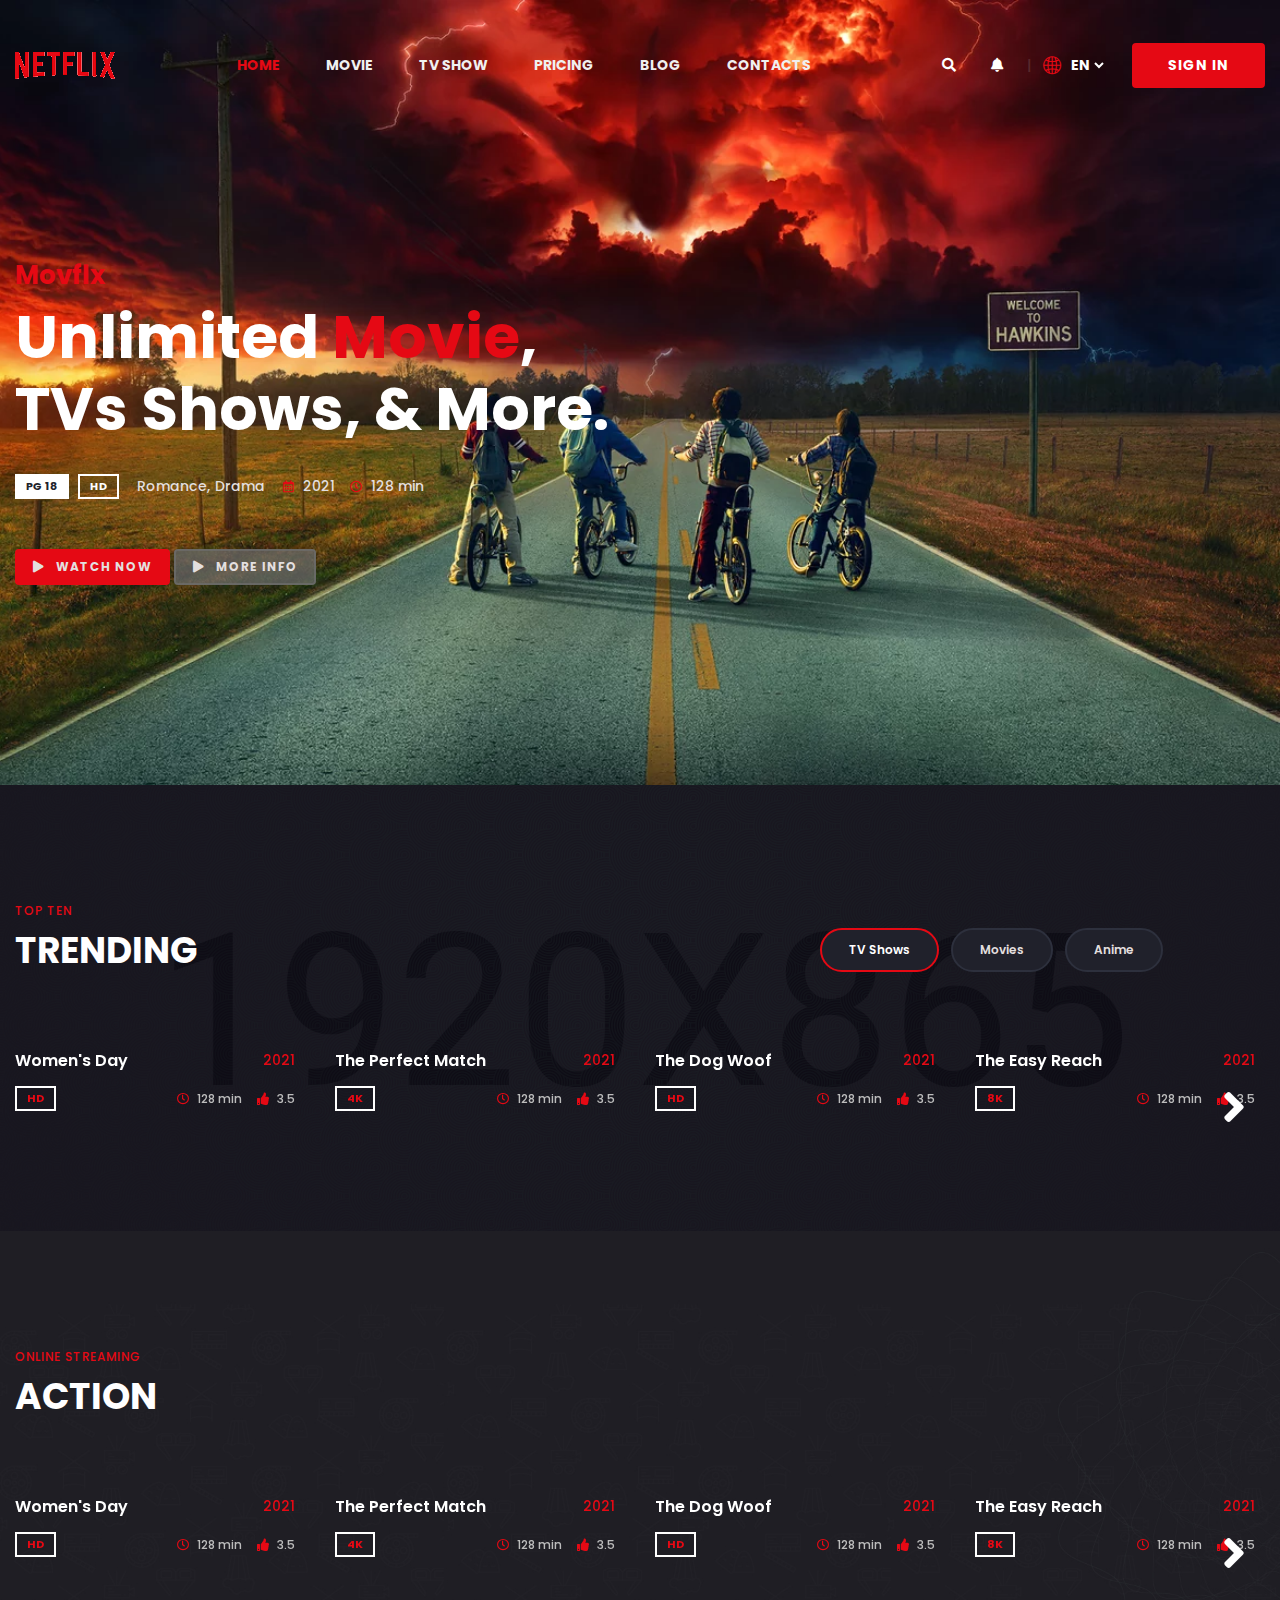
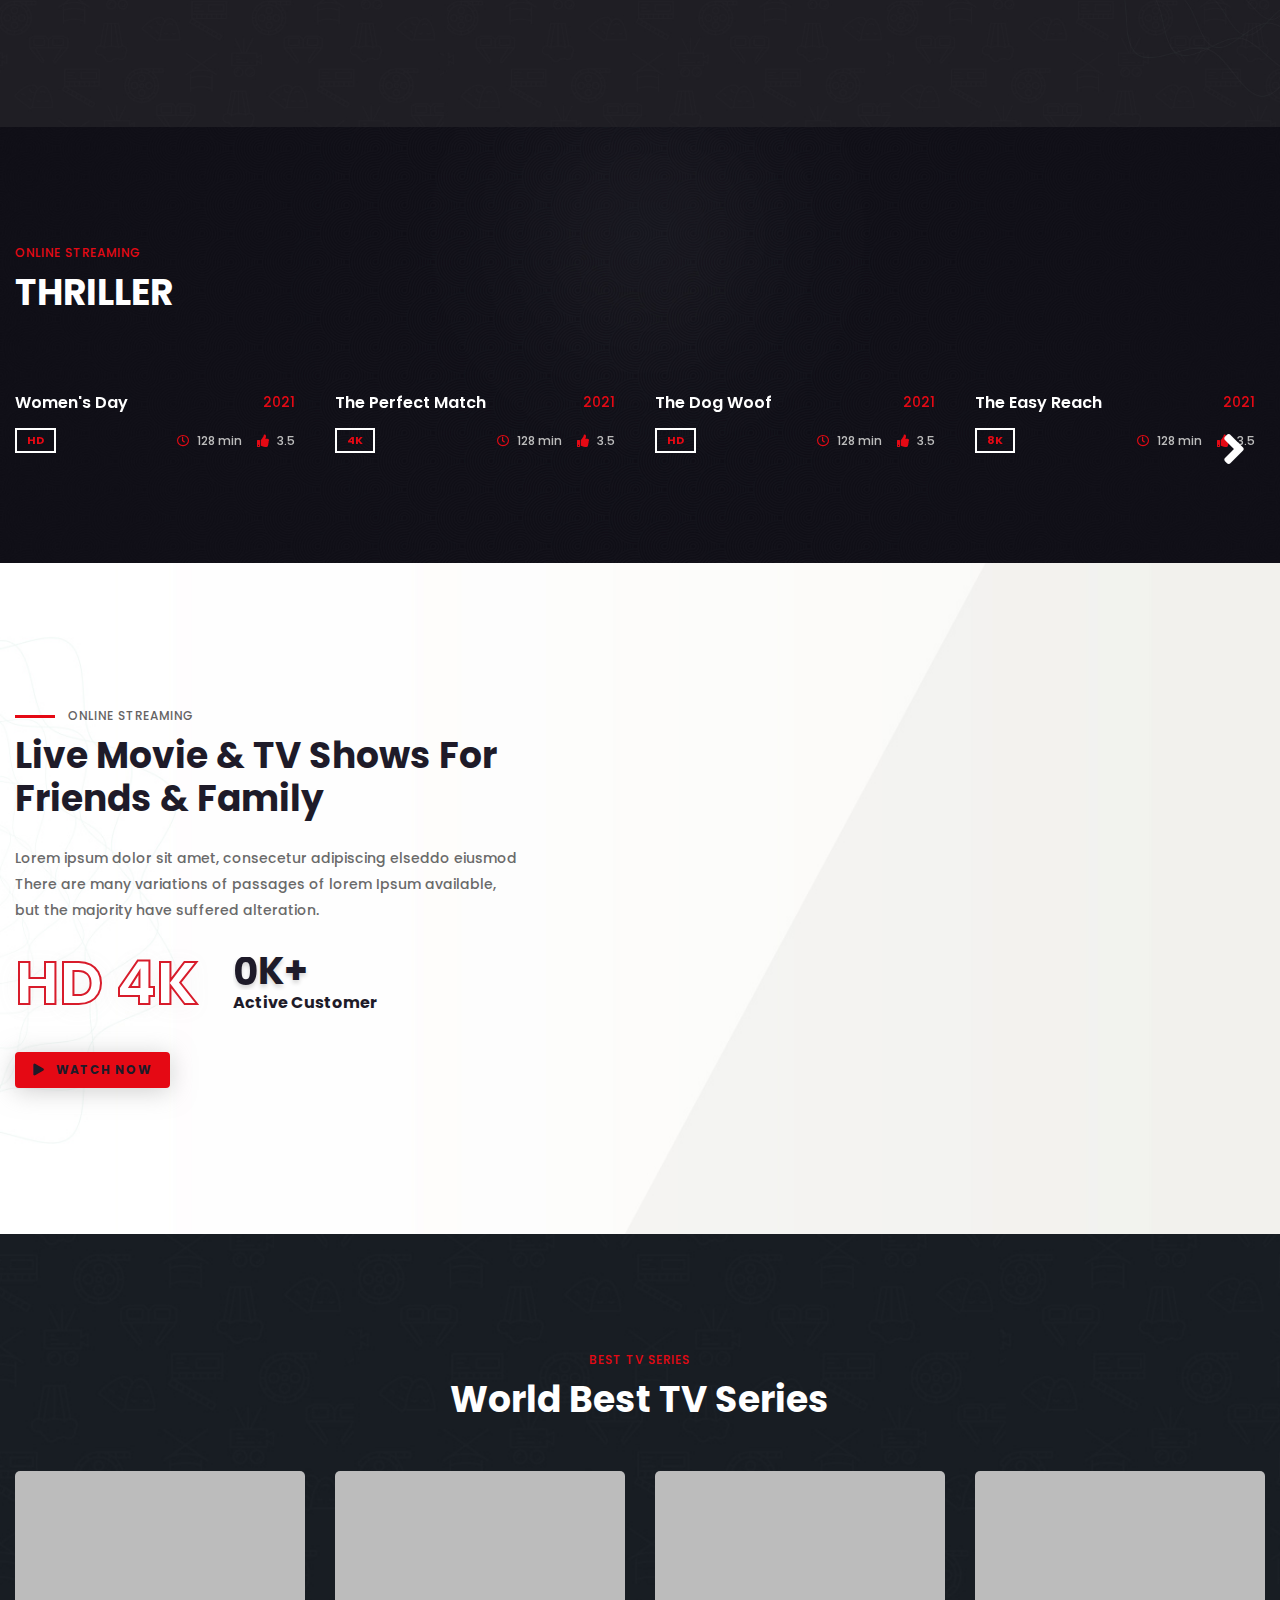
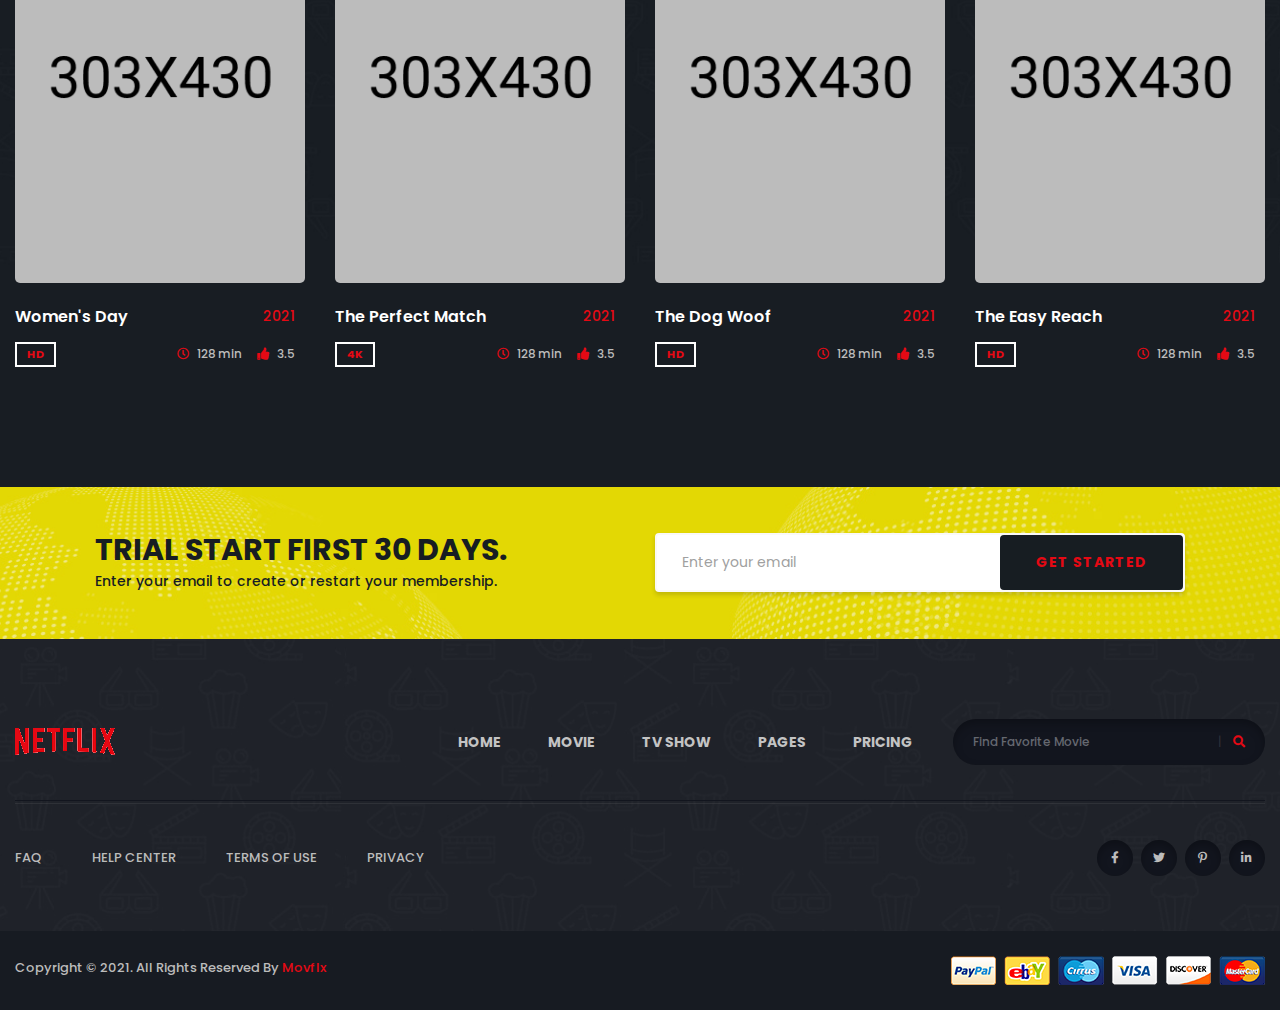
==== commit 447c0612: "update icon" ====
--- a/index.html
+++ b/index.html
@@ -171,7 +171,7 @@
                                     </ul>
                                 </div>
                                 <a href="https://www.youtube.com/watch?v=R2gbPxeNk2E" class="banner-btn btn popup-video wow fadeInUp" data-wow-delay=".8s" data-wow-duration="1.8s"><i class="fas fa-play"></i> Watch Now</a>
-                                <a href="https://www.youtube.com/watch?v=R2gbPxeNk2E" class="banner-btn btn popup-video wow fadeInUp" data-wow-delay=".8s" data-wow-duration="1.8s"><i class="fas fa-play"></i> Watch Now</a>
+                                <a href="https://www.youtube.com/watch?v=R2gbPxeNk2E" class="banner-btn btn more-infoBtn popup-video wow fadeInUp" data-wow-delay=".8s" data-wow-duration="1.8s"><i class="fas fa-play"></i> More Info</a>
                             </div>
                         </div>
                     </div>
--- a/css/style.css
+++ b/css/style.css
@@ -1278,6 +1278,10 @@
     width: 3px;
     height: 26px;
 }
+.more-infoBtn{
+    background: rgba(109,109,110,.7) none repeat scroll 0 0;
+    border: 2px solid rgba(109,109,110,.7);
+}
 .ucm-active .owl-nav button,
 .ucm-active-two .owl-nav button {
     position: relative;
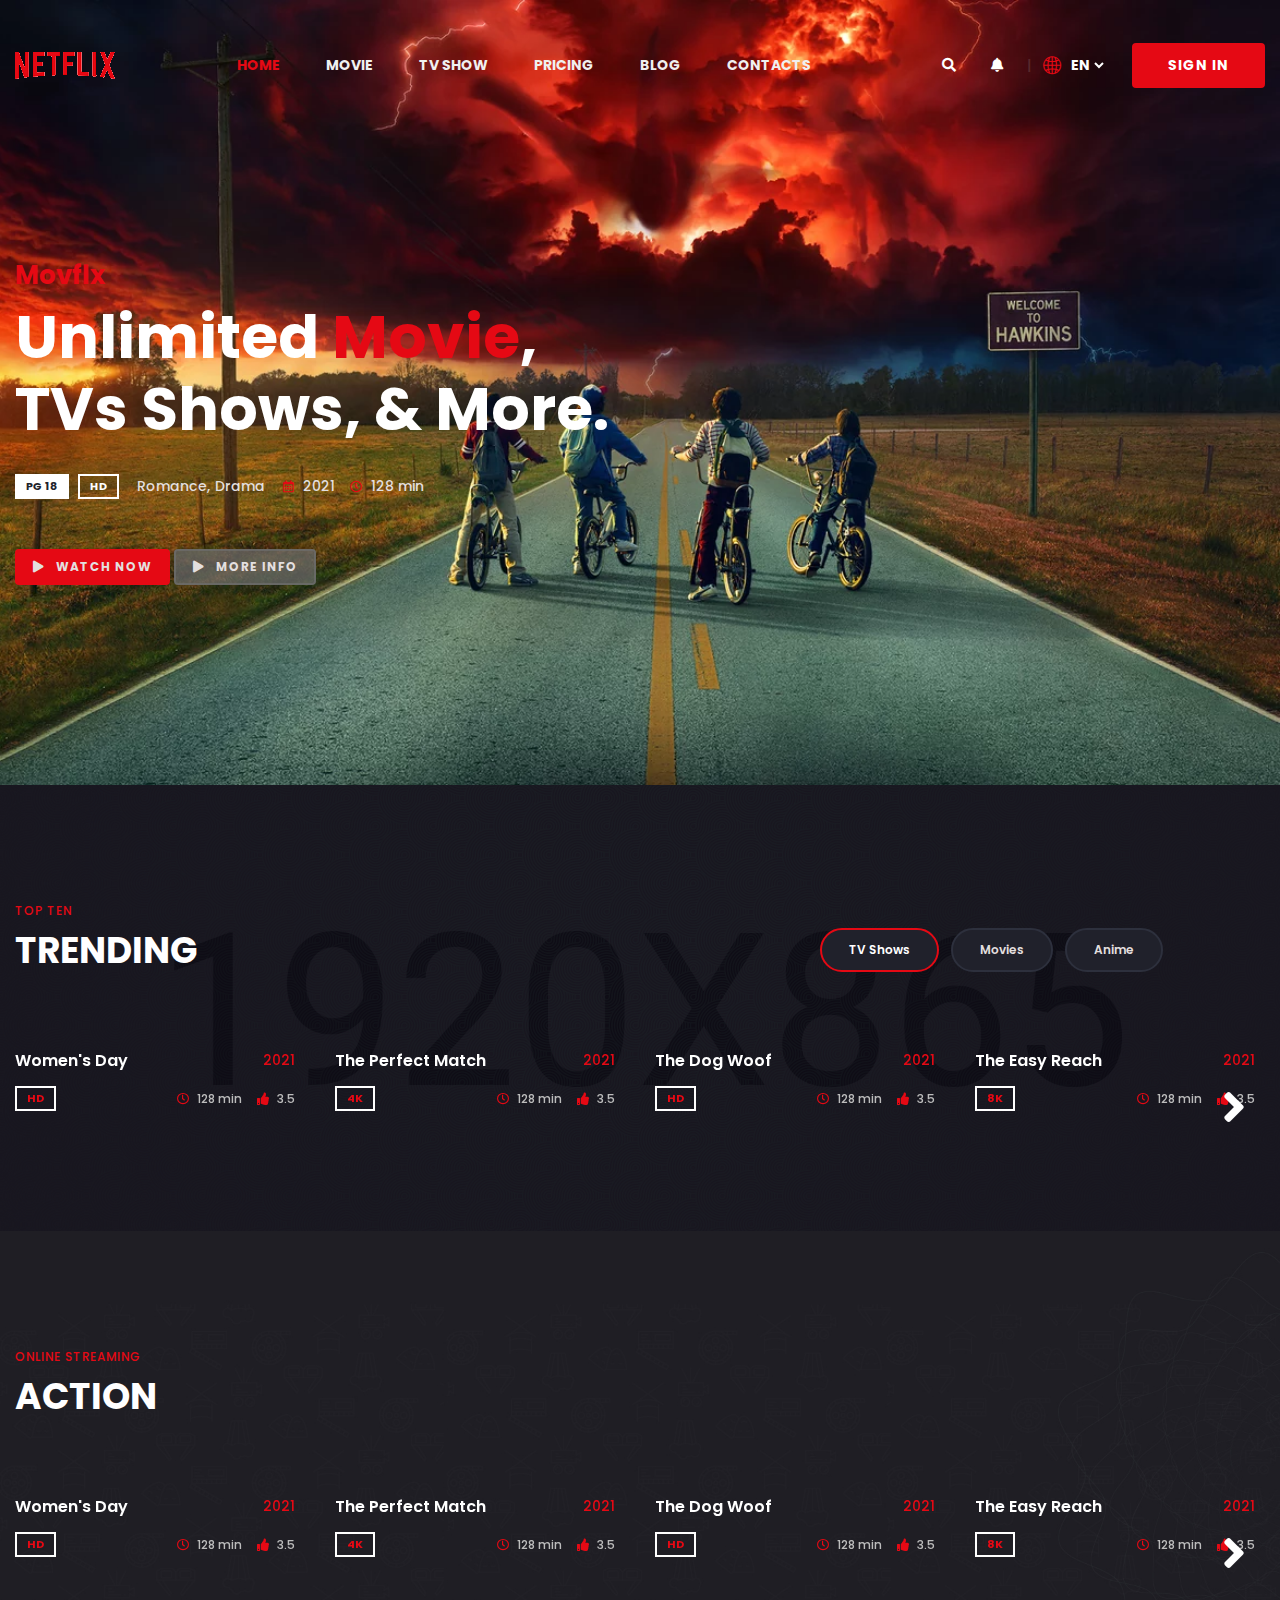
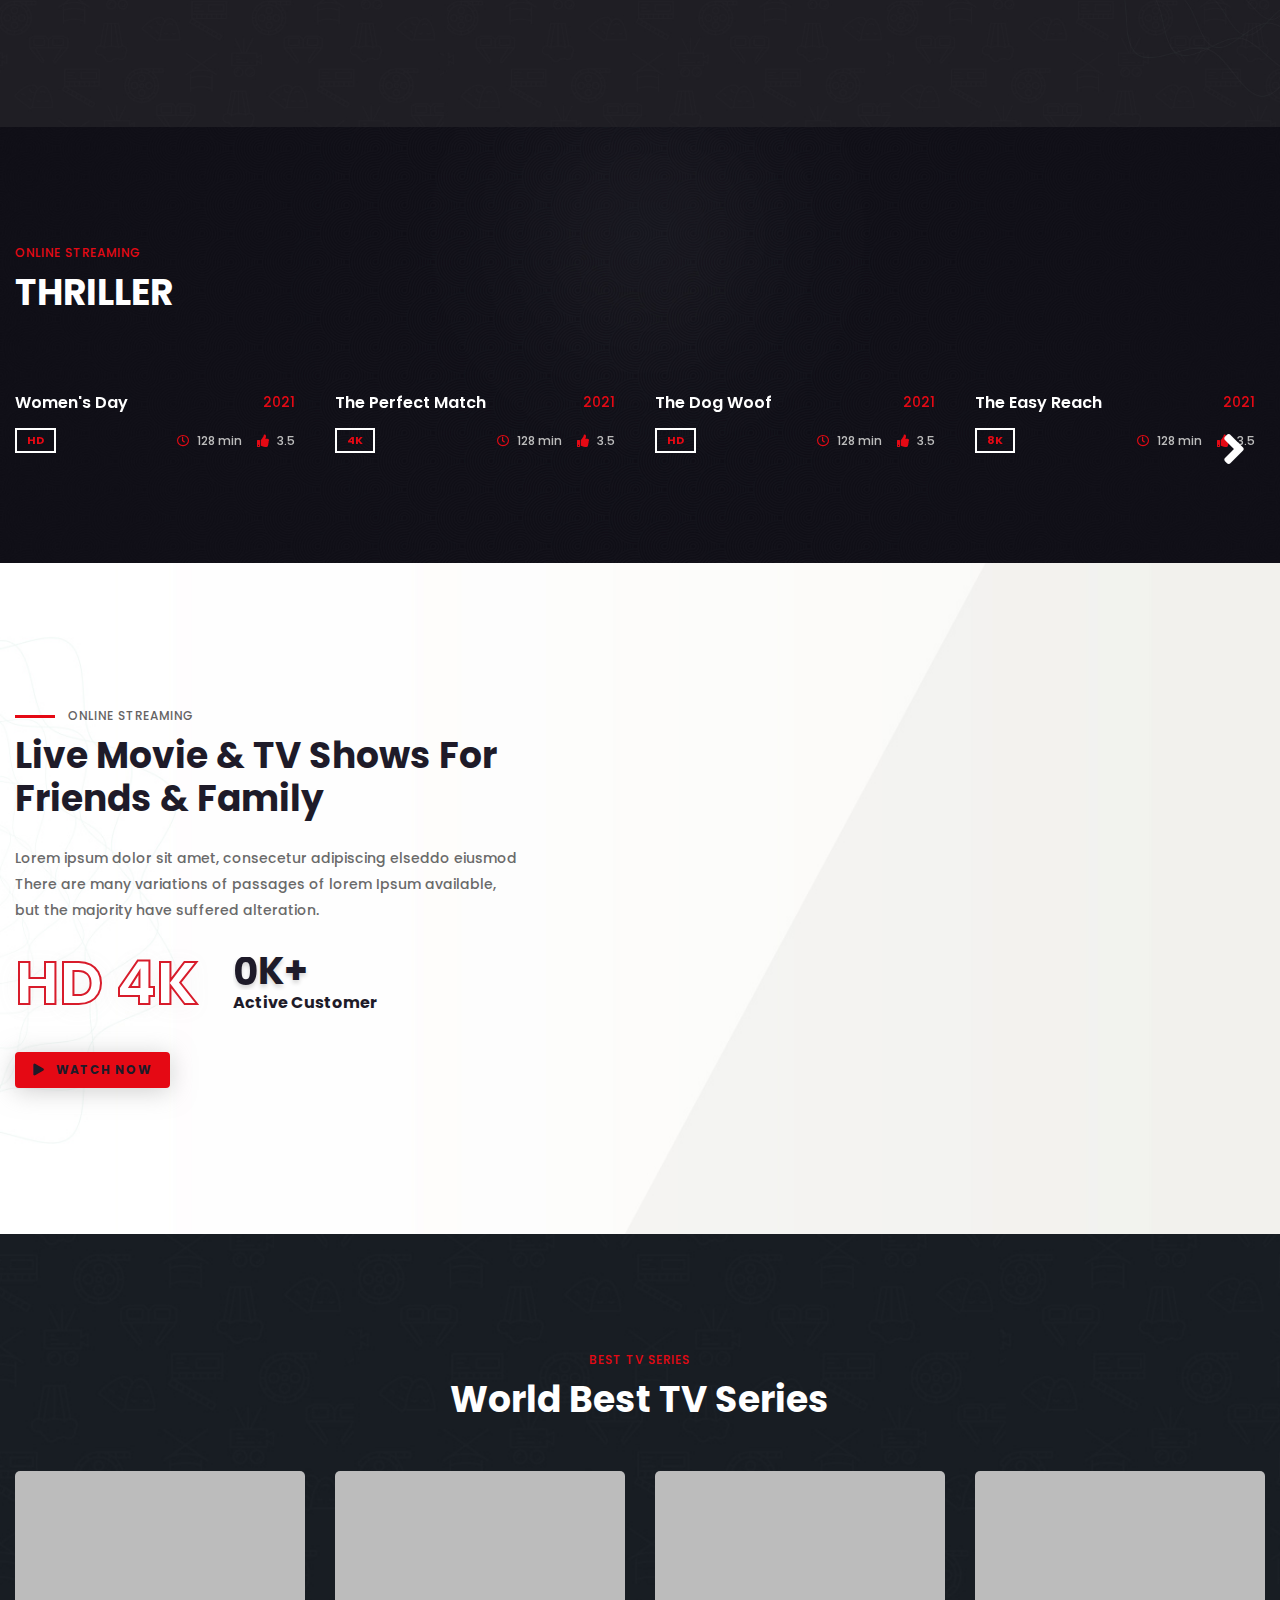
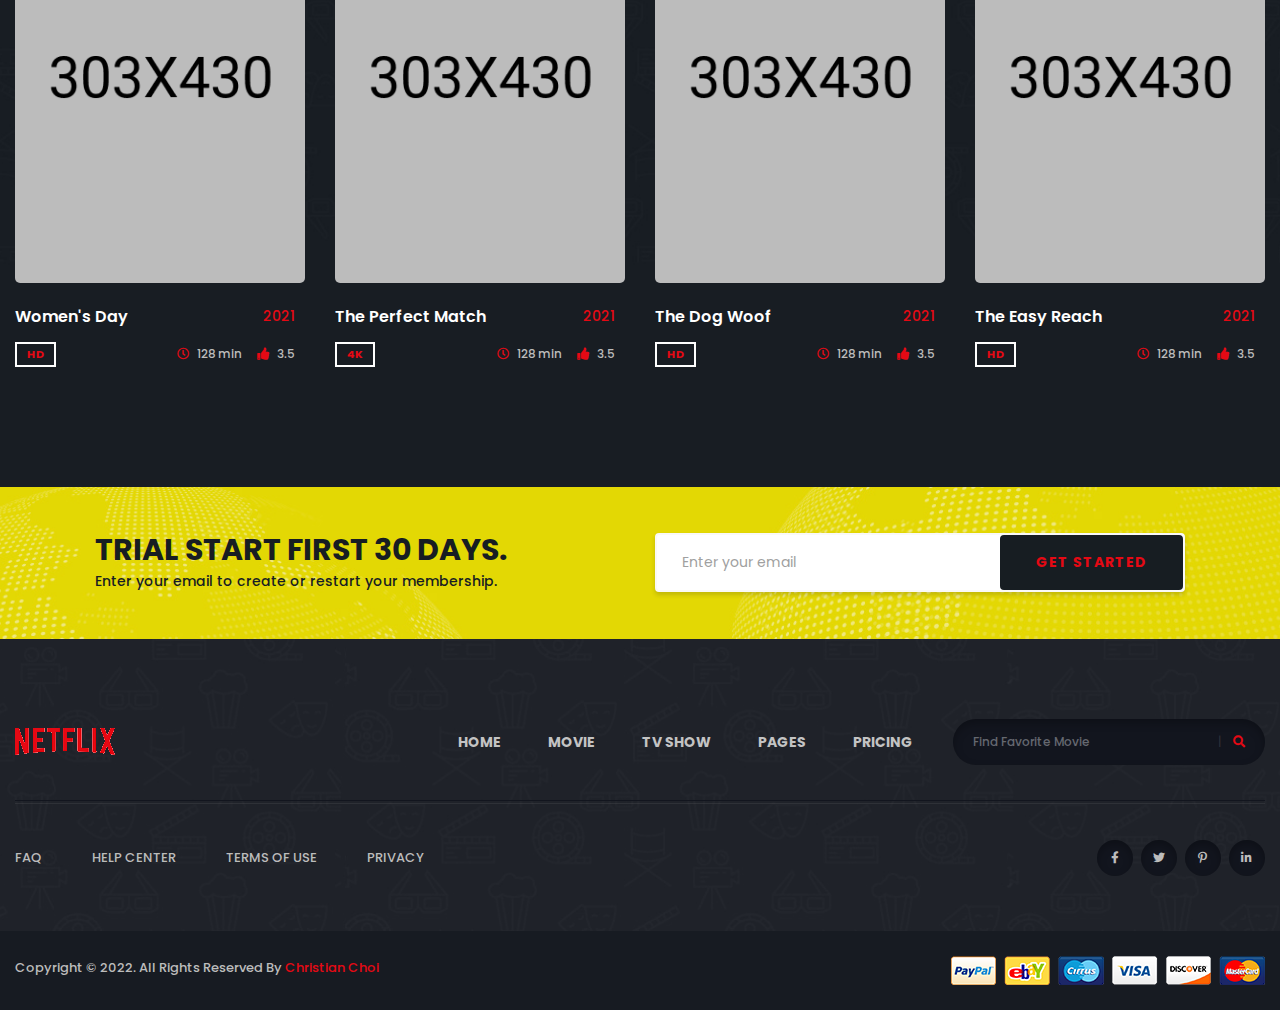
==== commit 7f22824a: "copy right" ====
--- a/index.html
+++ b/index.html
@@ -315,7 +315,7 @@
                             <div class="ucm-active owl-carousel">
                                 <div class="movie-item mb-50">
                                     <div class="movie-poster">
-                                        <a href="movie-details.html"><img src="img/poster/ucm_poster05.jpg" alt=""></a>
+                                        <a href="movie-details.html"><img src="https://external-content.duckduckgo.com/iu/?u=https%3A%2F%2Fimage.tmdb.org%2Ft%2Fp%2Foriginal%2FrPpxrz8o0svAPCLucjsEdMXoDfX.jpg&f=1&nofb=1" alt=""></a>
                                     </div>
                                     <div class="movie-content">
                                         <div class="top">
@@ -335,7 +335,7 @@
                                 </div>
                                 <div class="movie-item mb-50">
                                     <div class="movie-poster">
-                                        <a href="movie-details.html"><img src="img/poster/ucm_poster06.jpg" alt=""></a>
+                                        <a href="movie-details.html"><img src="https://external-content.duckduckgo.com/iu/?u=http%3A%2F%2Fwww.hdwallpapers.in%2Fdownload%2Fskyfall_2012_movie-1920x1080.jpg&f=1&nofb=1" alt=""></a>
                                     </div>
                                     <div class="movie-content">
                                         <div class="top">
@@ -355,7 +355,7 @@
                                 </div>
                                 <div class="movie-item mb-50">
                                     <div class="movie-poster">
-                                        <a href="movie-details.html"><img src="img/poster/ucm_poster07.jpg" alt=""></a>
+                                        <a href="movie-details.html"><img src="https://external-content.duckduckgo.com/iu/?u=https%3A%2F%2Fcdn.wallpapersafari.com%2F41%2F1%2Fhj197K.jpg&f=1&nofb=1" alt=""></a>
                                     </div>
                                     <div class="movie-content">
                                         <div class="top">
@@ -375,7 +375,7 @@
                                 </div>
                                 <div class="movie-item mb-50">
                                     <div class="movie-poster">
-                                        <a href="movie-details.html"><img src="img/poster/ucm_poster08.jpg" alt=""></a>
+                                        <a href="movie-details.html"><img src="https://achsstinger.com/wp-content/uploads/2019/01/bird-box-900x507.jpg" alt=""></a>
                                     </div>
                                     <div class="movie-content">
                                         <div class="top">
@@ -395,7 +395,7 @@
                                 </div>
                                 <div class="movie-item mb-50">
                                     <div class="movie-poster">
-                                        <a href="movie-details.html"><img src="img/poster/ucm_poster03.jpg" alt=""></a>
+                                        <a href="movie-details.html"><img src="https://juju.b-cdn.net/wp-content/uploads/2018/09/Apostle-Age-Rating-2018-Netflix-Movie-Poster-Images-and-Wallpapers.jpg" style="max-height: 170px;"alt=""></a>
                                     </div>
                                     <div class="movie-content">
                                         <div class="top">
@@ -419,7 +419,7 @@
                             <div class="ucm-active owl-carousel">
                                 <div class="movie-item mb-50">
                                     <div class="movie-poster">
-                                        <a href="movie-details.html"><img src="img/poster/ucm_poster01.jpg" alt=""></a>
+                                        <a href="movie-details.html"><img src="https://external-content.duckduckgo.com/iu/?u=https%3A%2F%2Fwallpapertag.com%2Fwallpaper%2Ffull%2F2%2F6%2F8%2F123320-lord-of-the-rings-background-1920x1080-picture.jpg&f=1&nofb=1" alt=""></a>
                                     </div>
                                     <div class="movie-content">
                                         <div class="top">
@@ -439,7 +439,7 @@
                                 </div>
                                 <div class="movie-item mb-50">
                                     <div class="movie-poster">
-                                        <a href="movie-details.html"><img src="img/poster/ucm_poster02.jpg" alt=""></a>
+                                        <a href="movie-details.html"><img src="https://external-content.duckduckgo.com/iu/?u=https%3A%2F%2Fwallpapershome.com%2Fimages%2Fpages%2Fpic_h%2F22685.jpg&f=1&nofb=1" alt=""></a>
                                     </div>
                                     <div class="movie-content">
                                         <div class="top">
@@ -459,7 +459,7 @@
                                 </div>
                                 <div class="movie-item mb-50">
                                     <div class="movie-poster">
-                                        <a href="movie-details.html"><img src="img/poster/ucm_poster03.jpg" alt=""></a>
+                                        <a href="movie-details.html"><img src="https://external-content.duckduckgo.com/iu/?u=https%3A%2F%2Fimages.wallpapersden.com%2Fimage%2Fdownload%2Fjoker-2019-movie_66632_1920x1080.jpg&f=1&nofb=1" alt=""></a>
                                     </div>
                                     <div class="movie-content">
                                         <div class="top">
@@ -1411,7 +1411,7 @@
                     <div class="row">
                         <div class="col-lg-6 col-md-6">
                             <div class="copyright-text">
-                                <p>Copyright &copy; 2021. All Rights Reserved By <a href="index.html">Movflx</a></p>
+                                <p>Copyright &copy; 2022. All Rights Reserved By <a href="www.christianchoi.com">Christian Choi</a></p>
                             </div>
                         </div>
                         <div class="col-lg-6 col-md-6">
--- a/css/style.css
+++ b/css/style.css
@@ -1282,6 +1282,12 @@
     background: rgba(109,109,110,.7) none repeat scroll 0 0;
     border: 2px solid rgba(109,109,110,.7);
 }
+@media only screen and (min-width: 1440px ) and (max-width:2560px) {
+    .logo img {
+        width: 167px ;
+    }
+  }
+
 .ucm-active .owl-nav button,
 .ucm-active-two .owl-nav button {
     position: relative;
